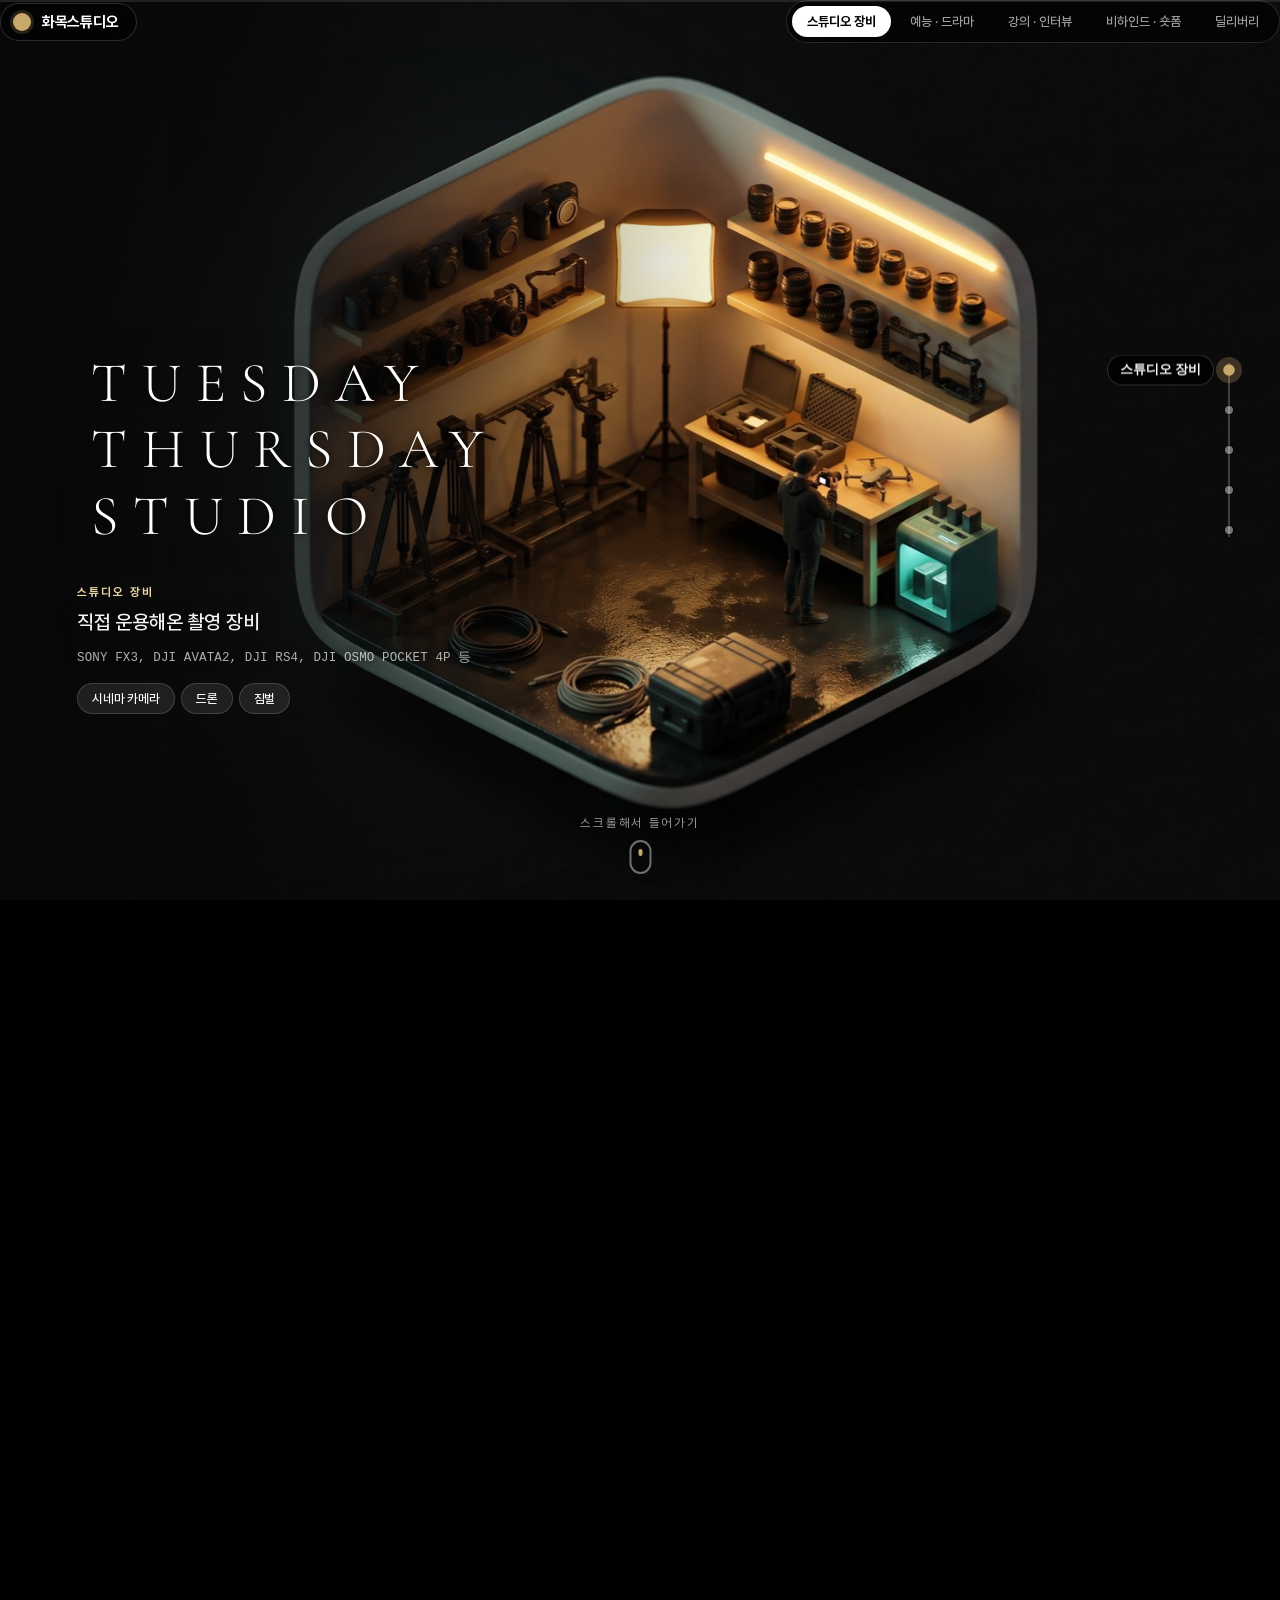
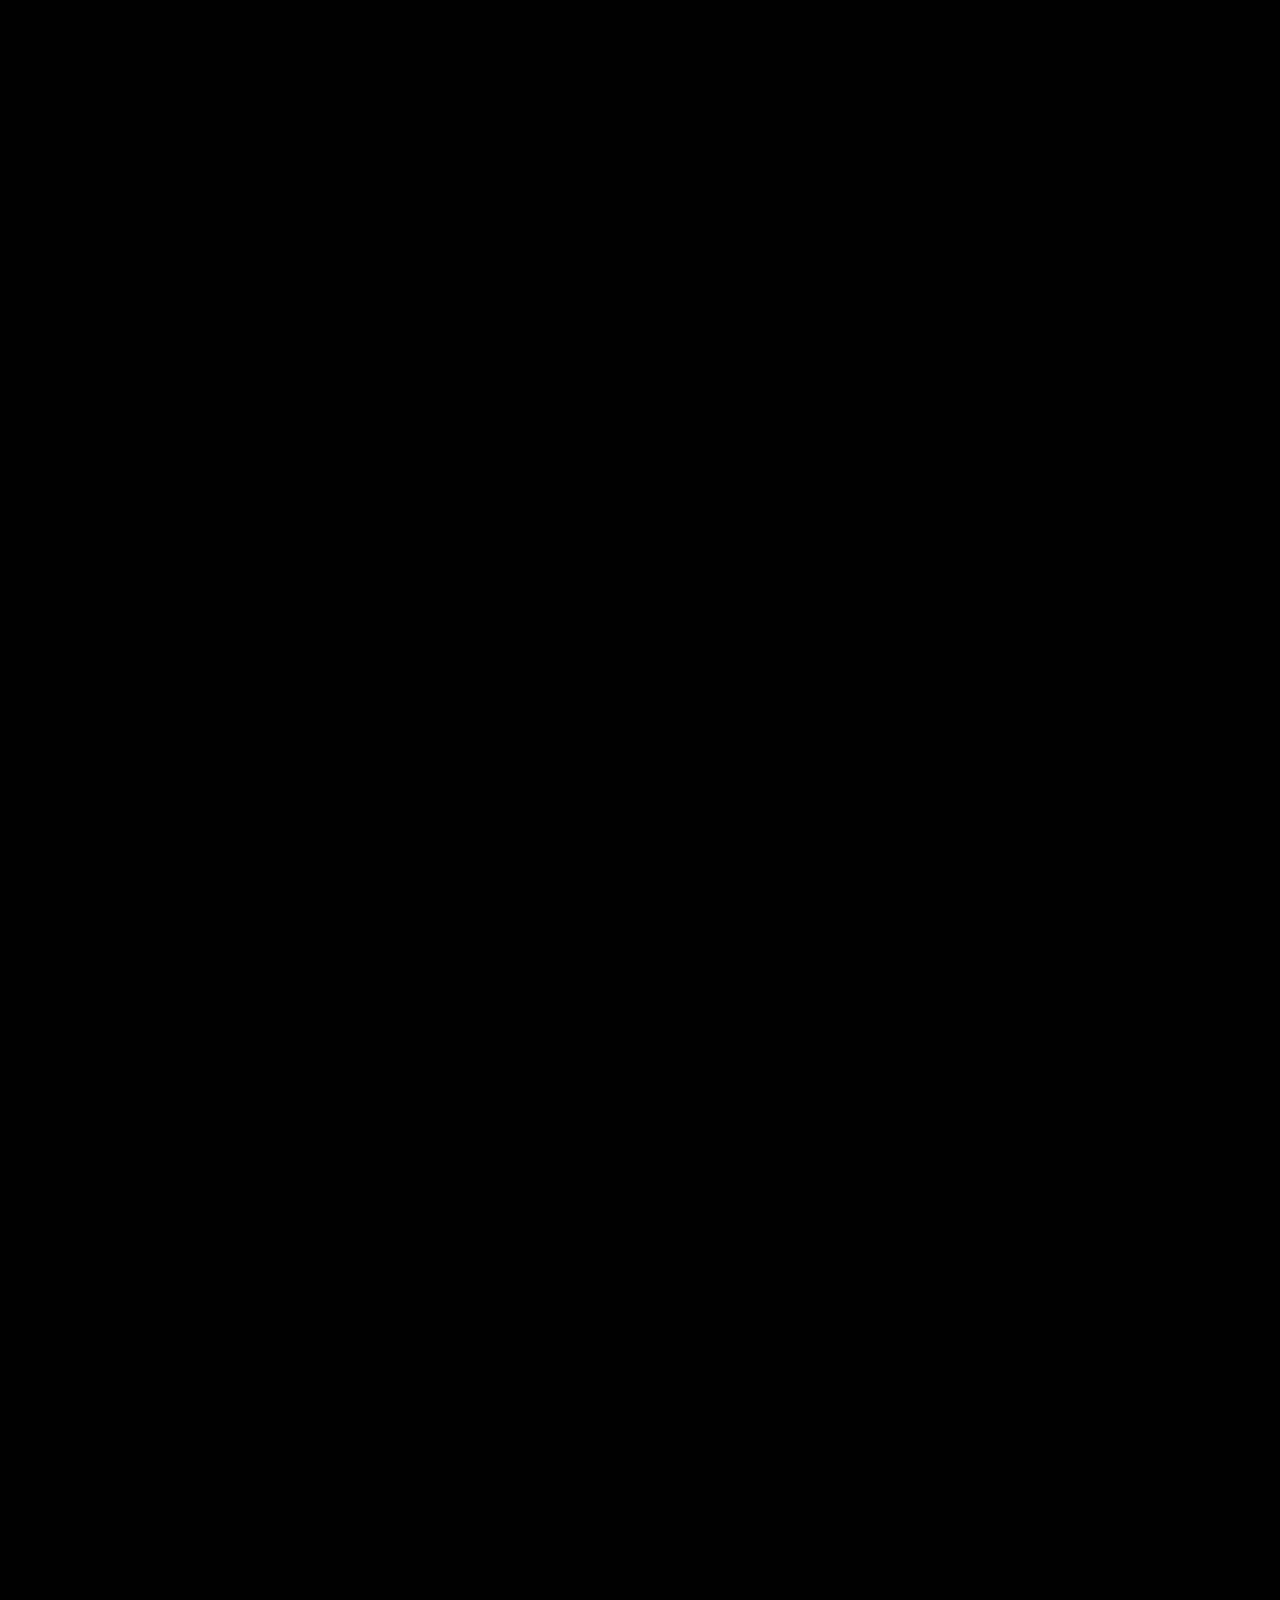
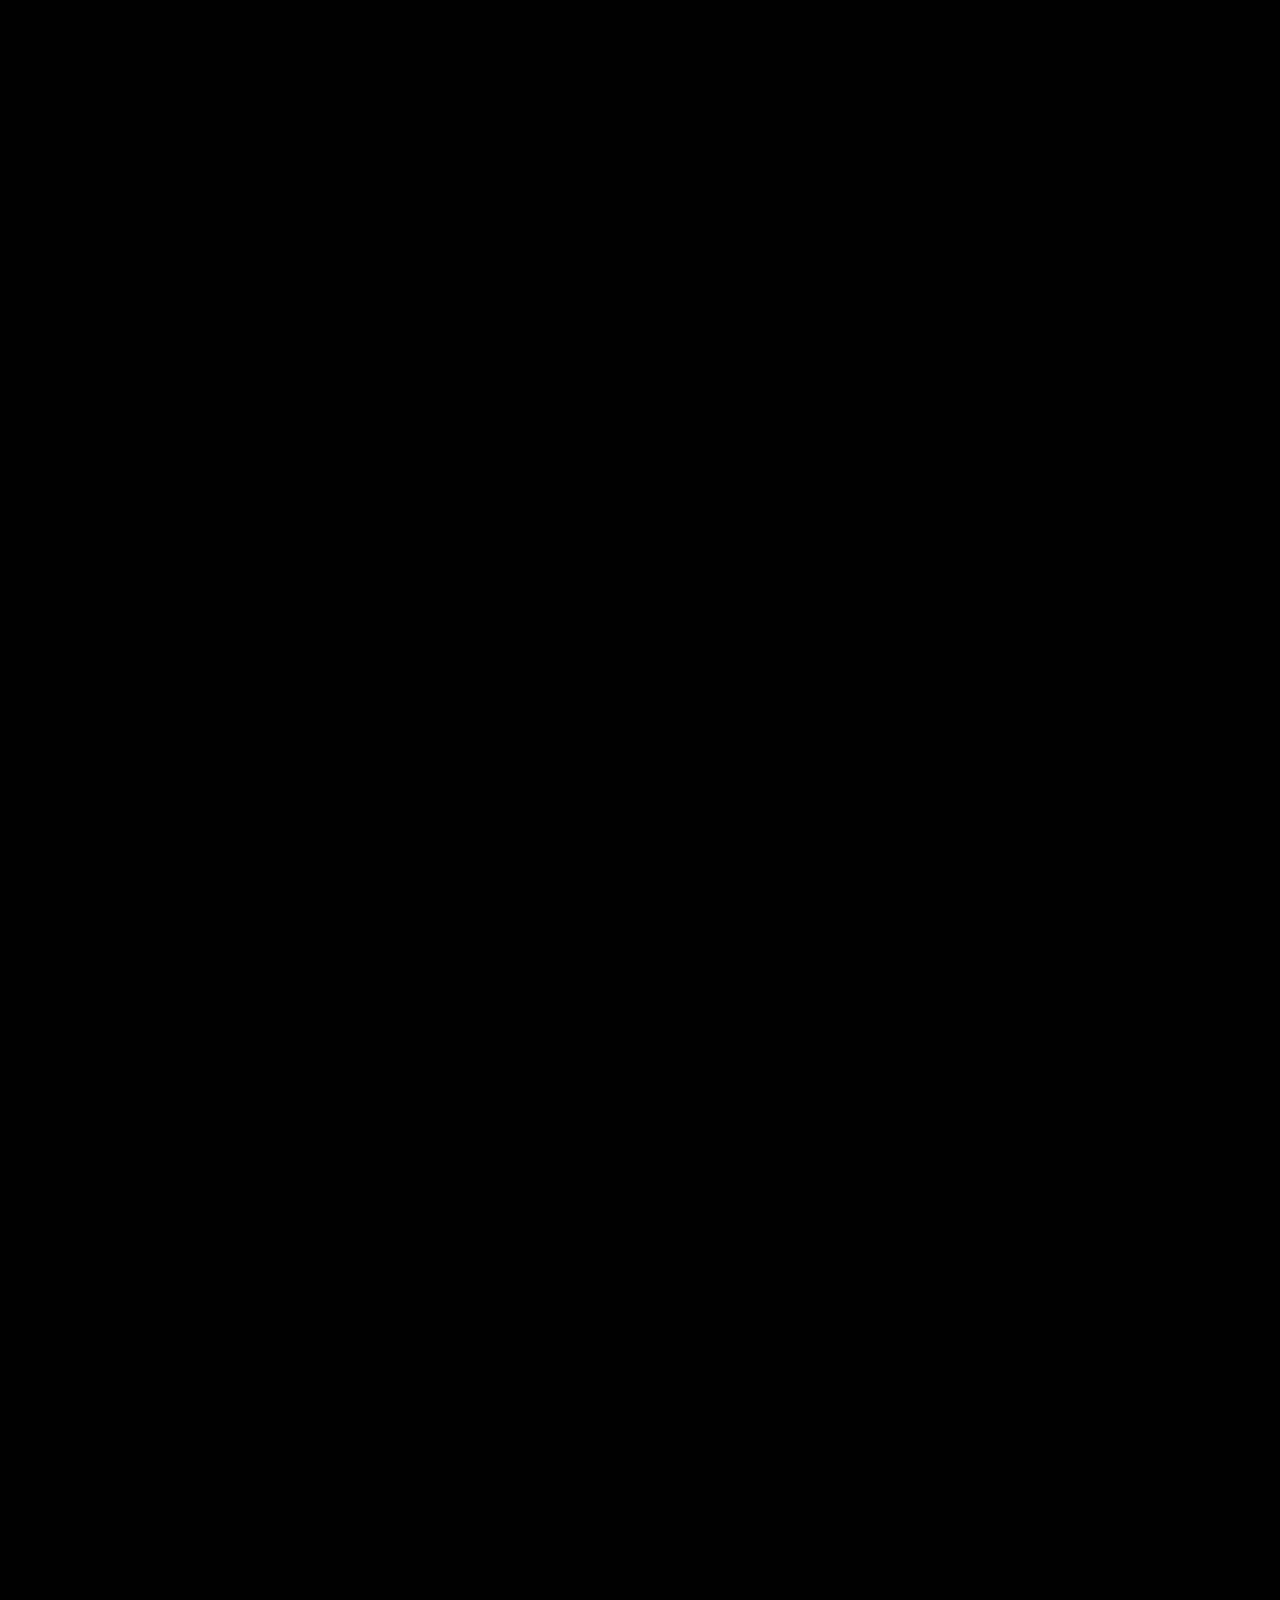
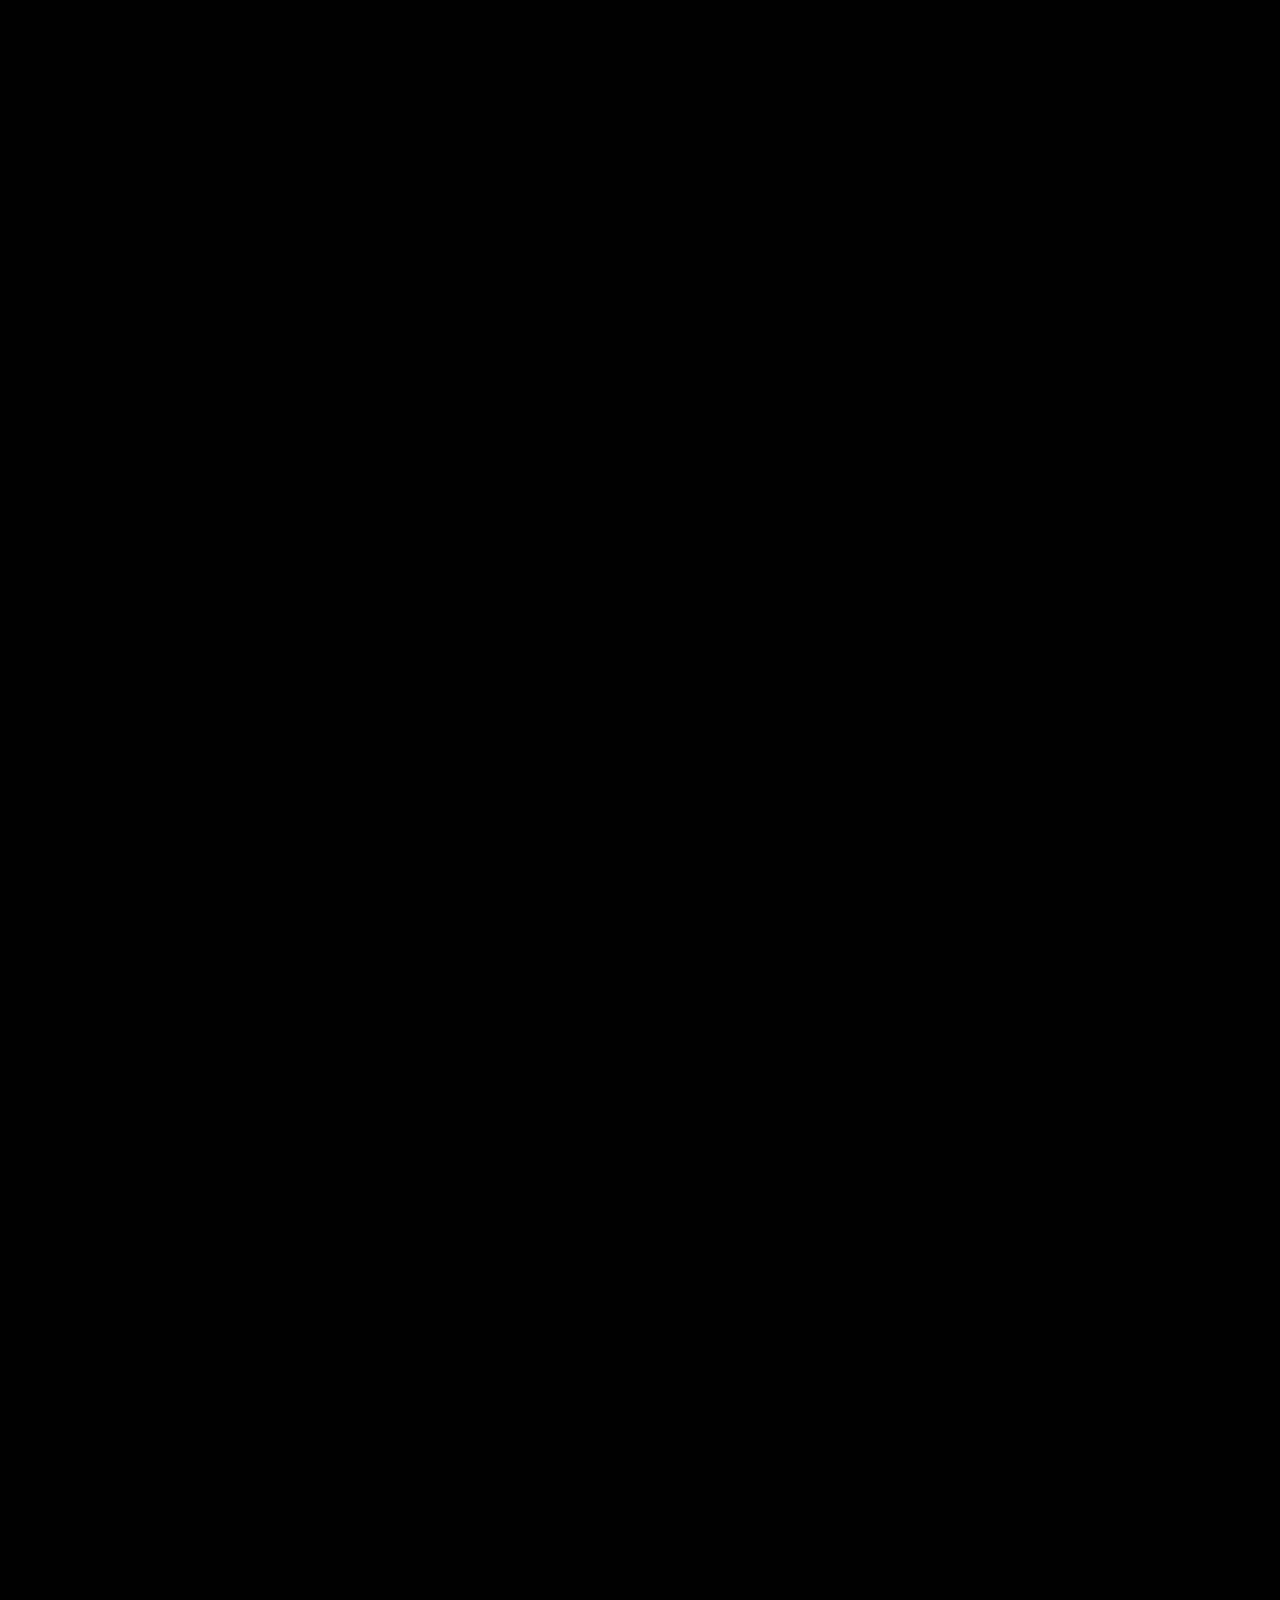
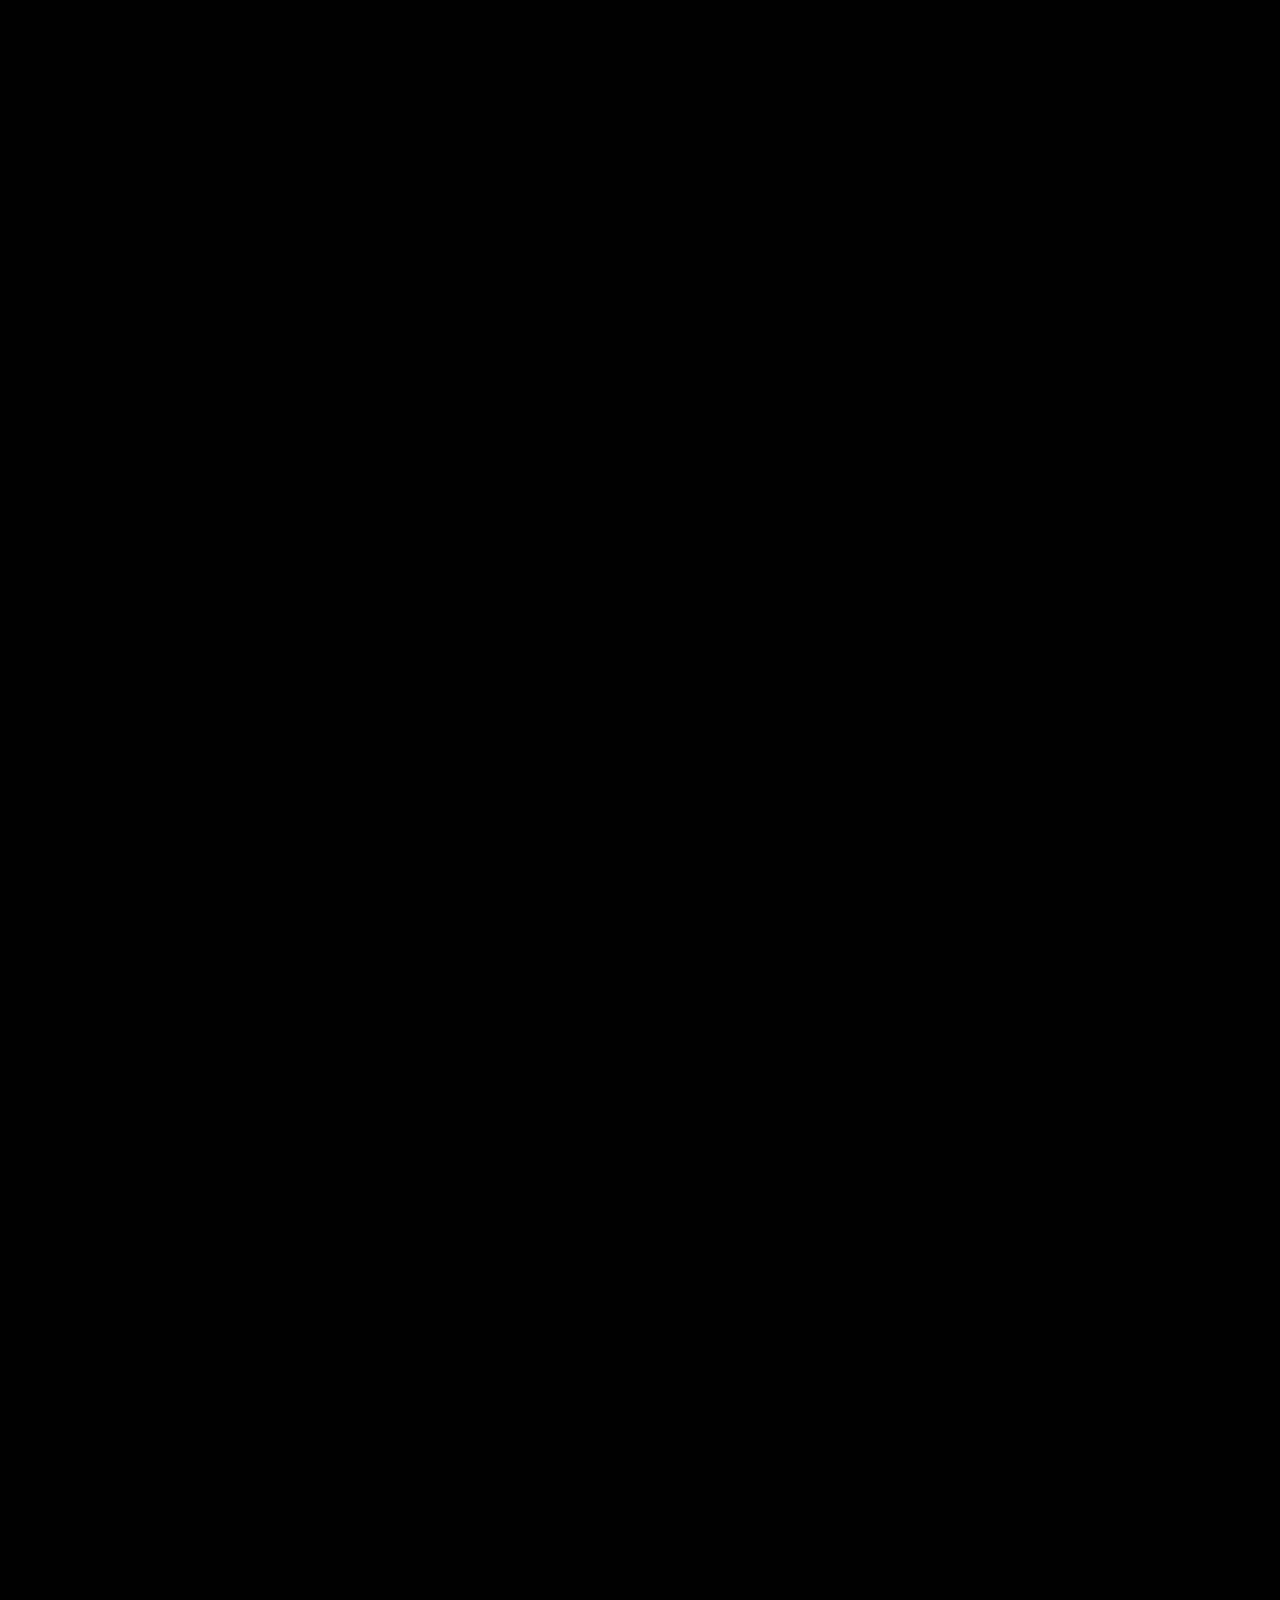
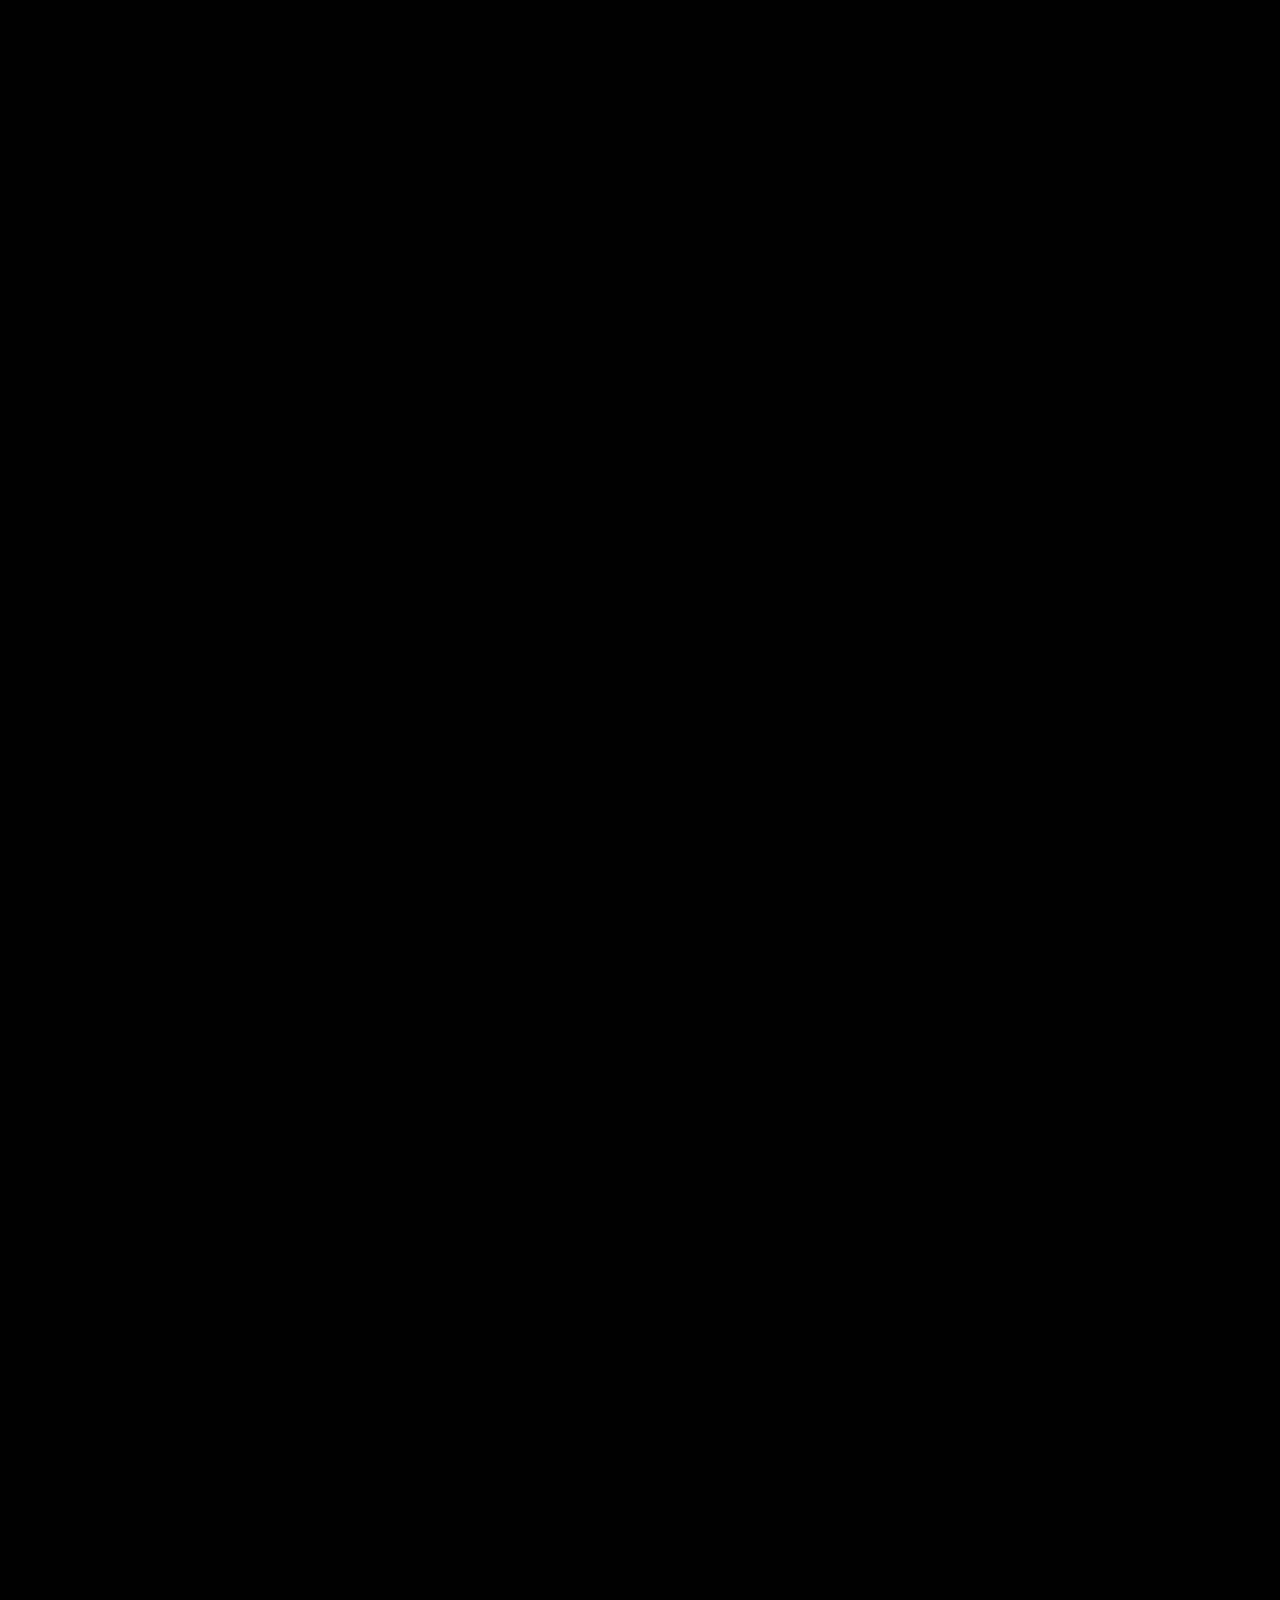
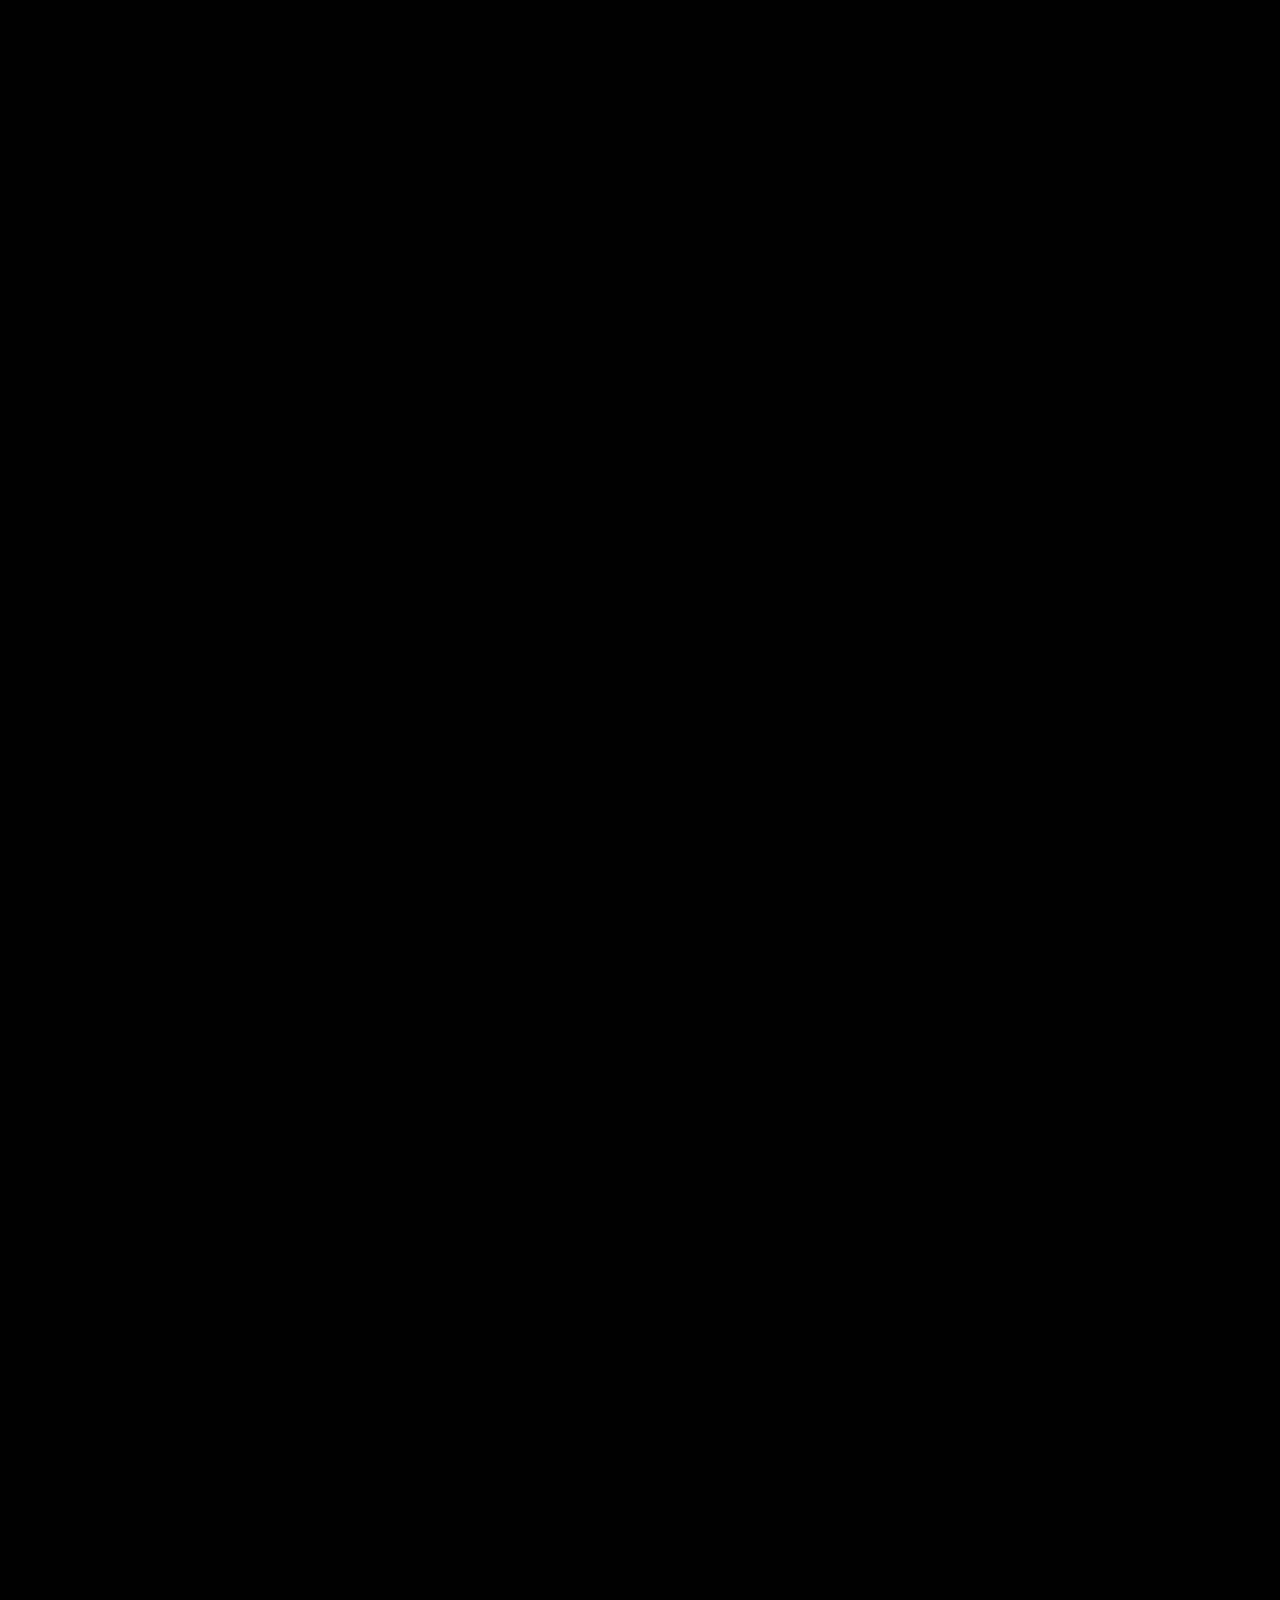
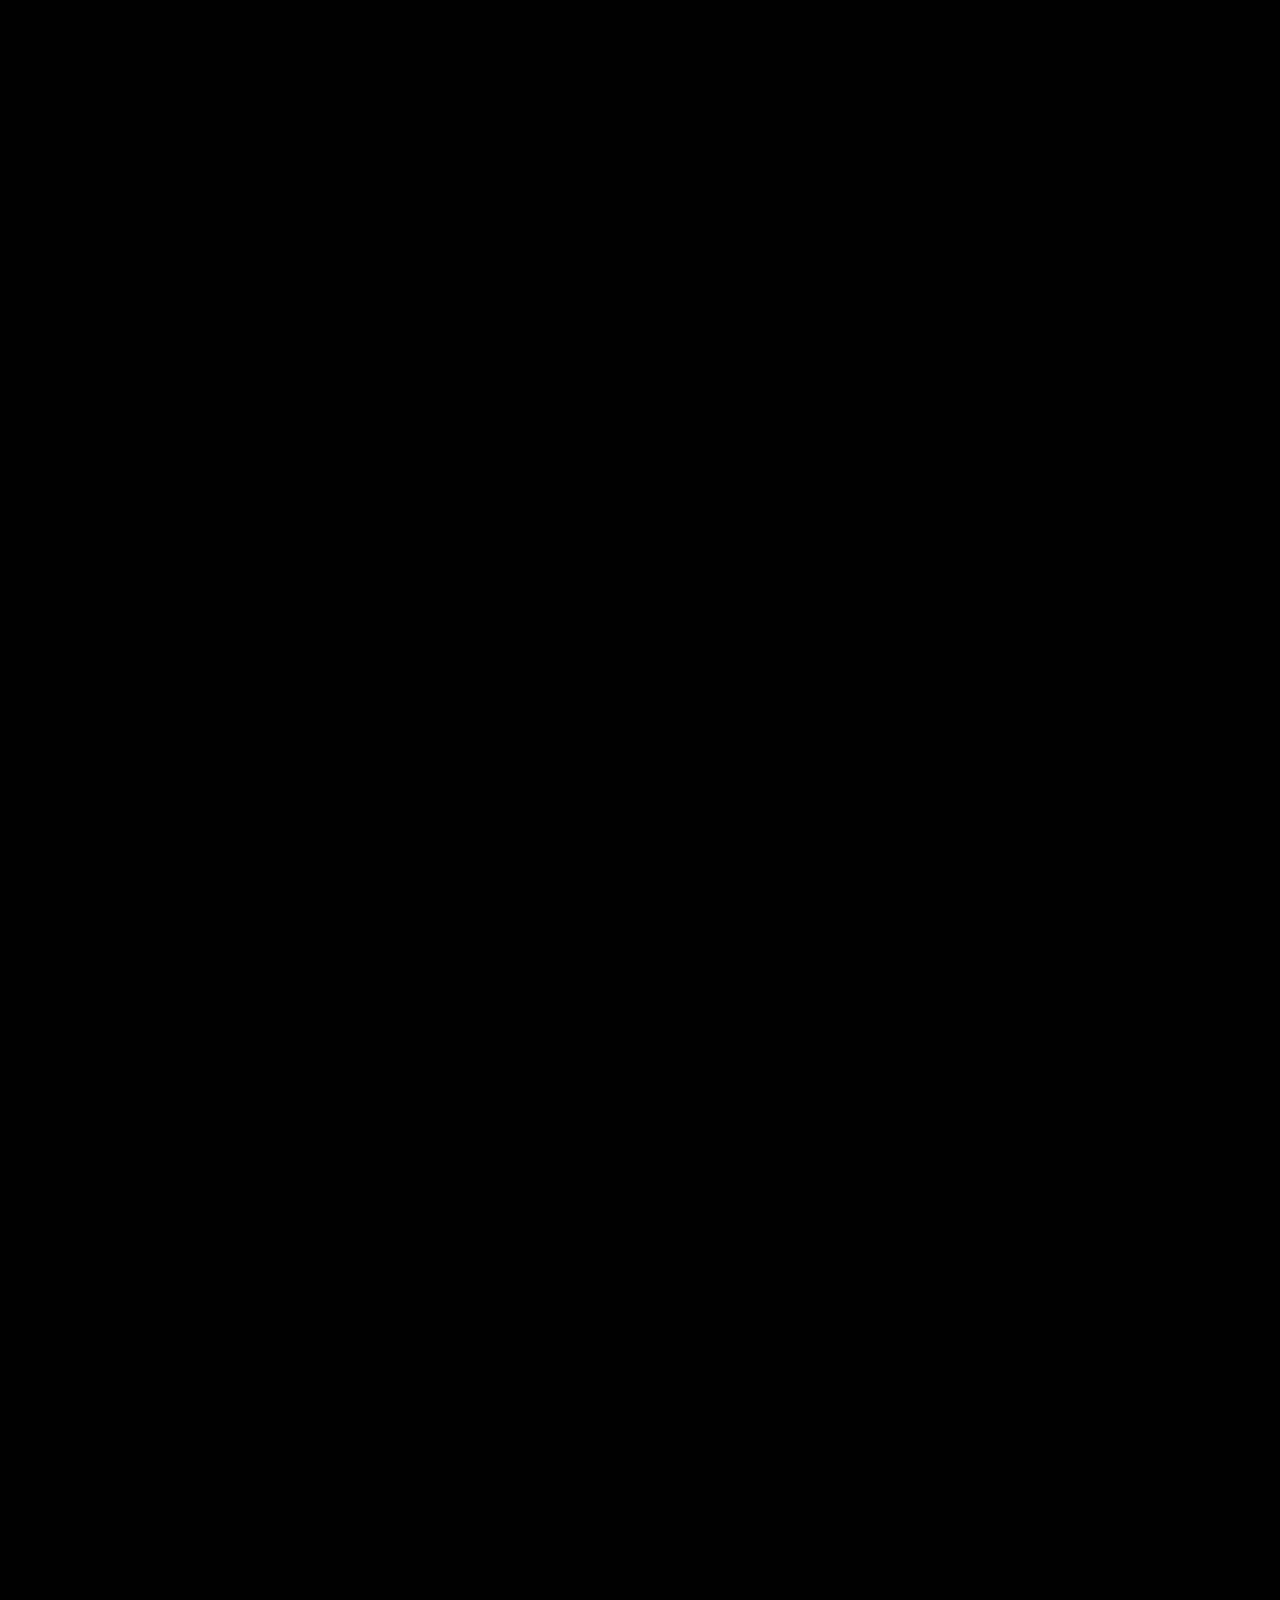
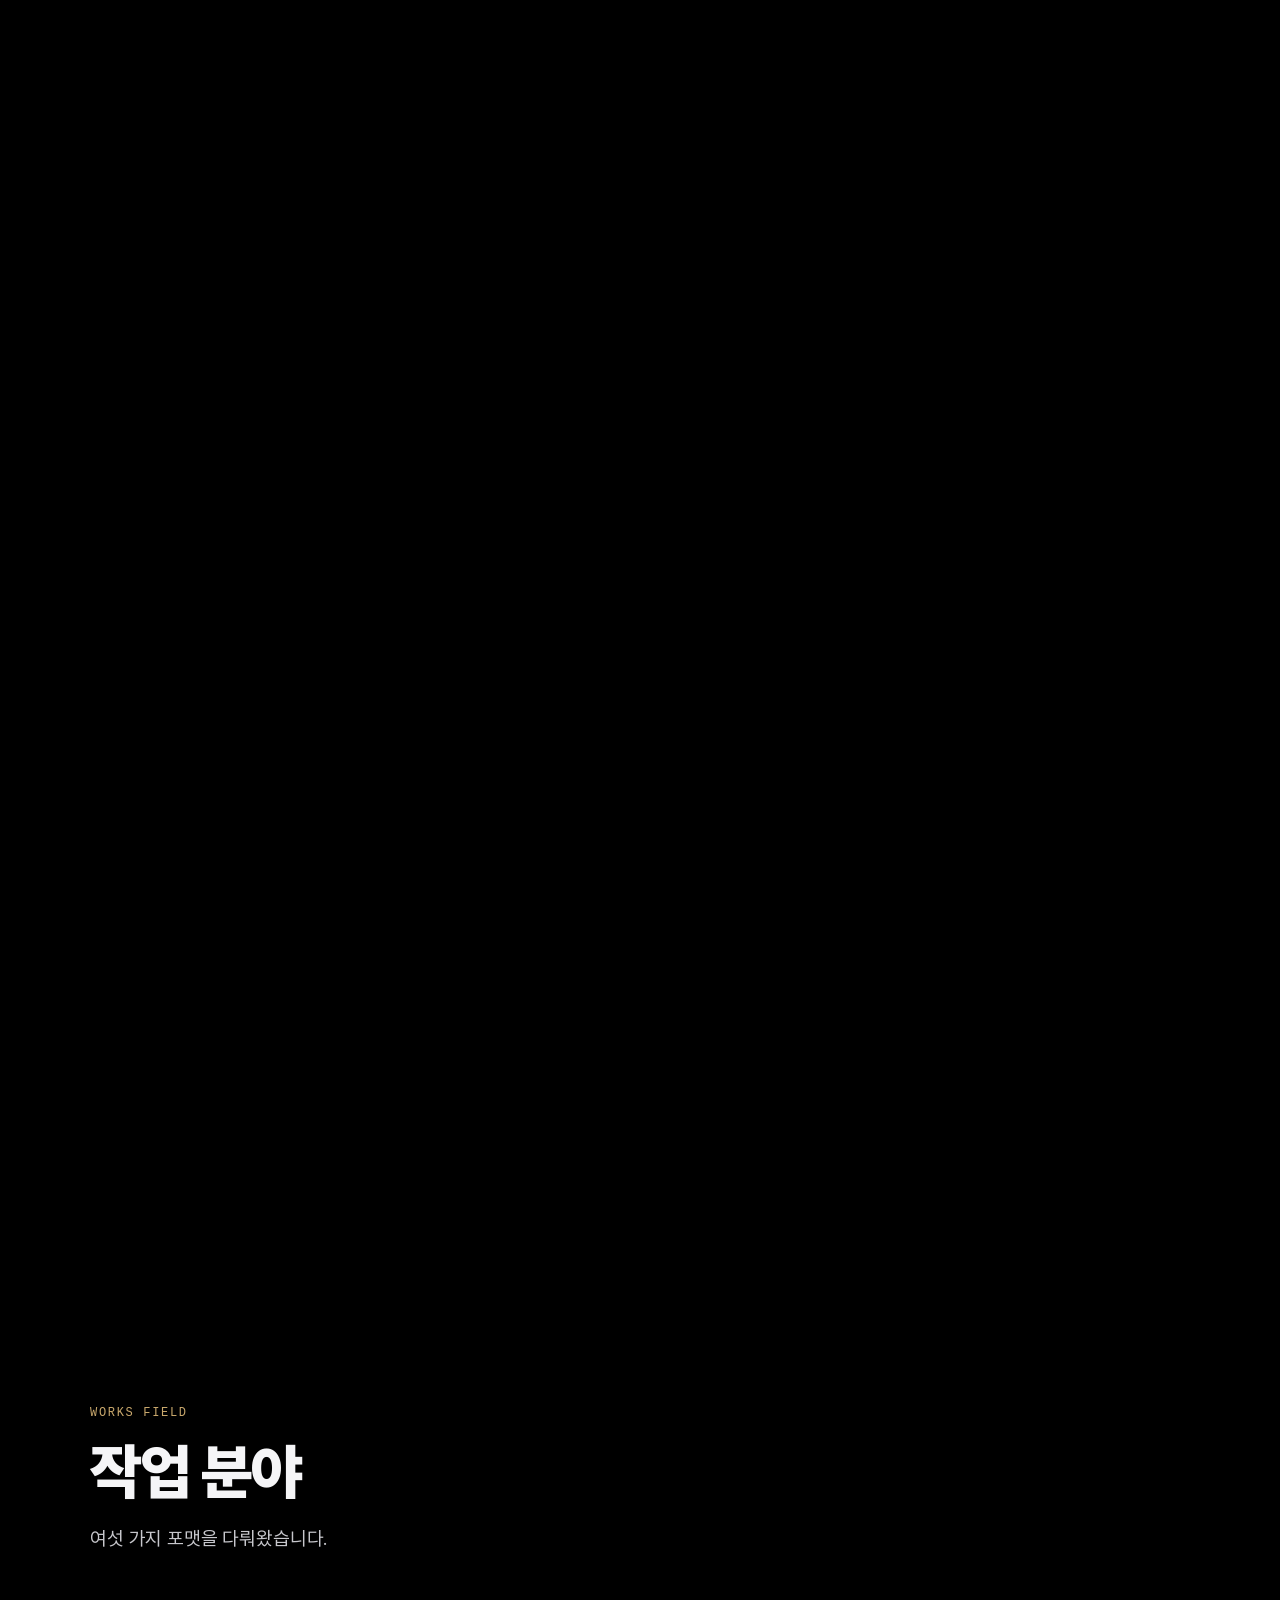
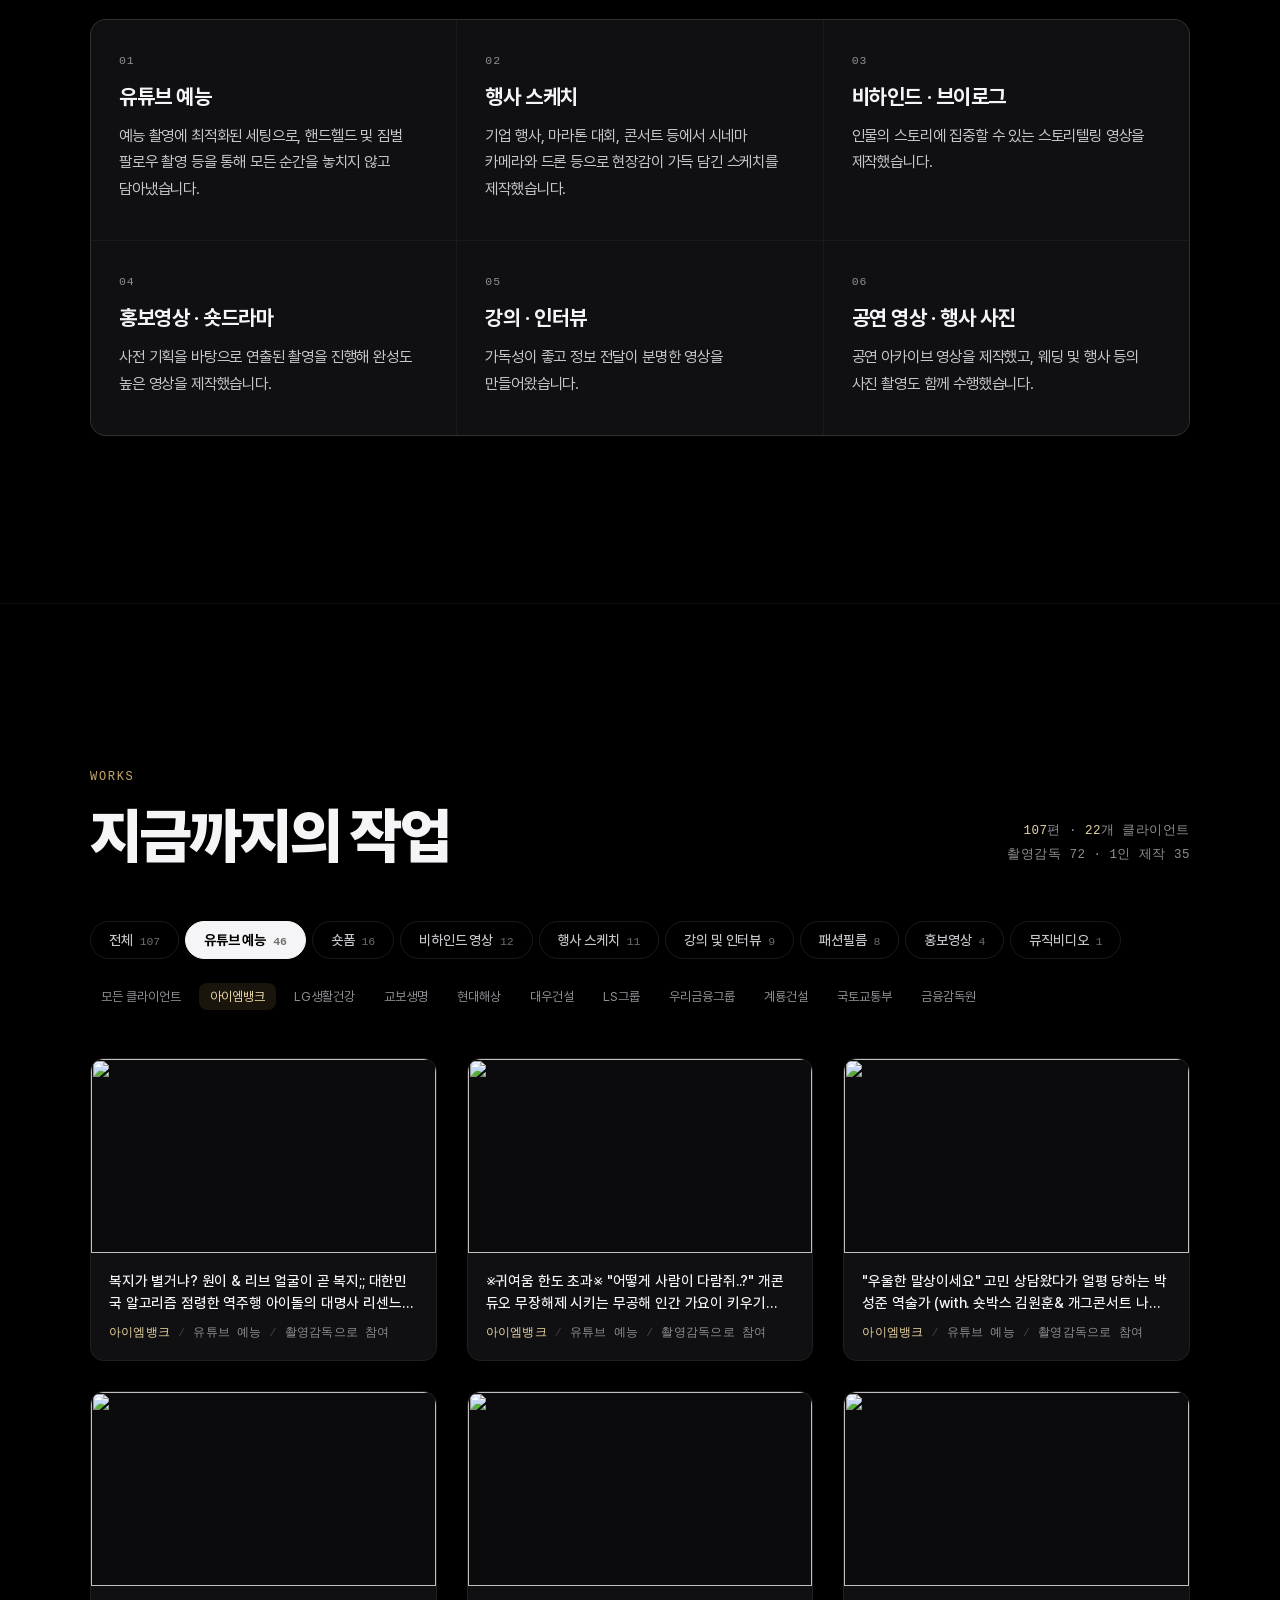
==== index.html @ b5015514 "Add files via upload" ====
<!doctype html>
<html lang="ko">
<head>
<meta charset="utf-8" />
<meta name="viewport" content="width=device-width, initial-scale=1, viewport-fit=cover" />
<title>정성구 | 촬영감독 · PD 작업 포트폴리오</title>
<meta name="description" content="촬영감독 · PD 정성구의 작업 포트폴리오. 유튜브 예능, 행사 스케치, 비하인드·브이로그, 홍보영상·숏드라마, 강의·인터뷰, 공연 영상 등 22곳 클라이언트와 함께한 107편의 작업을 정리했습니다." />
<meta name="keywords" content="정성구, 촬영감독 포트폴리오, PD 포트폴리오, 영상 포트폴리오, 유튜브 예능, 행사 스케치, 홍보영상, 강의 인터뷰, 공연 영상" />
<meta name="author" content="화목스튜디오" />
<meta name="naver-site-verification" content="8fb175c015b43d8a3a56067131782c5965f3e692" />
<meta property="og:title" content="정성구 | 촬영감독 · PD 작업 포트폴리오" />
<meta property="og:description" content="22곳 클라이언트, 107편. 기획부터 촬영·편집까지 직접 수행한 작업들을 모았습니다." />
<meta property="og:image" content="/assets/s1_studio.jpg" />
<meta property="og:type" content="website" />
<link rel="icon" href="/TTS logo.png" />

<link rel="preconnect" href="https://fonts.googleapis.com">
<link rel="preconnect" href="https://fonts.gstatic.com" crossorigin>
<link href="https://fonts.googleapis.com/css2?family=Cormorant+Garamond:wght@300;400&display=swap" rel="stylesheet">
<style>
  @font-face{font-family:'Pretendard';src:url('fonts/Pretendard-Light.woff2') format('woff2');font-weight:300;font-display:swap}
  @font-face{font-family:'Pretendard';src:url('fonts/Pretendard-Regular.woff2') format('woff2');font-weight:400;font-display:swap}
  @font-face{font-family:'Pretendard';src:url('fonts/Pretendard-Medium.woff2') format('woff2');font-weight:500;font-display:swap}
  @font-face{font-family:'Pretendard';src:url('fonts/Pretendard-Bold.woff2') format('woff2');font-weight:700;font-display:swap}
  @font-face{font-family:'Pretendard';src:url('fonts/Pretendard-Black.woff2') format('woff2');font-weight:900;font-display:swap}

  :root, .sw-root{
    --sw-bg:#080808; --sw-ink:#F5F5F7; --sw-ink-soft:#98989D; --sw-accent:#C9A86C;
    --sw-font-display:'Pretendard',-apple-system,BlinkMacSystemFont,system-ui,sans-serif;
    --sw-font-body:'Pretendard',-apple-system,BlinkMacSystemFont,system-ui,sans-serif;

    --ink:#F5F5F7;        /* 본문 */
    --ink-2:#C7C7CC;      /* 보조 */
    --ink-3:#8E8E93;      /* 캡션 */
    --line:rgba(255,255,255,.10);
    --line-2:rgba(255,255,255,.06);
    --bg:#000;
    --surface:#101012;
    --surface-2:#18181B;
    --gold:#C9A86C; --gold-lt:#E8D5A3;
    --copy-bottom:clamp(44px,8vh,72px);
    --mono:ui-monospace,SFMono-Regular,'SF Mono',Menlo,monospace;
  }
  *{margin:0;padding:0;box-sizing:border-box}
  html{scroll-behavior:smooth;-webkit-text-size-adjust:100%}
  body{background:var(--bg);color:var(--ink);
    font-family:'Pretendard',-apple-system,BlinkMacSystemFont,system-ui,sans-serif;
    font-weight:400;-webkit-font-smoothing:antialiased;-moz-osx-font-smoothing:grayscale;
    letter-spacing:-.01em}
  img{display:block;max-width:100%}
  a{color:inherit}
  ::selection{background:var(--gold);color:#000}
  :focus-visible{outline:2px solid var(--gold);outline-offset:3px;border-radius:4px}

  /* ══ 엔진이 남기는 고정 레이어 위로 본문을 올린다 ══
     .sw-sky / .sw-copylayer 가 position:fixed 로 화면을 계속 덮기 때문에
     이 래퍼가 없으면 아래 내용이 그 밑에 깔려 흐릿하게 보인다. */
  #after{position:relative;z-index:45;background:transparent}
  #after > .sec, #after > footer{background:var(--bg)}
  /* 월드 구간을 벗어나면 엔진 오버레이를 완전히 숨긴다 */
  /* .sw-copylayer가 빠져 있어서 About으로 넘어간 뒤에도 씬 문구 레이어가
     남아 있었다. 디오라마와 같이 사라져야 한다. */
  .sw-stage,.sw-sky,.sw-route,.sw-hint,.mark,.sw-copylayer{opacity:var(--world-op,1)}

  /* ══ 씬 문구는 CSS 변수 하나로만 제어한다 ══
     엔진도 스크롤마다 인라인 opacity/transform을 쓰기 때문에, 커스텀 스크립트와
     같은 속성을 번갈아 쓰면 프레임이 튄다(실제 발생). 스타일시트 !important는
     엔진의 '보통' 인라인 값을 이기므로, 엔진의 쓰기는 무시되고 아래 변수만
     진짜 값이 된다. 쓰는 주체가 하나가 되어 깜빡임이 사라진다. */
  .sw-copy{
    opacity:var(--copy-op,0)!important;
    transform:translateY(var(--copy-shift,0px))!important;
    pointer-events:none!important;
    will-change:opacity,transform}
  body.world-gone .sw-stage,
  body.world-gone .sw-sky,
  body.world-gone .sw-route,
  body.world-gone .sw-hint,
  body.world-gone .sw-copylayer,
  body.world-gone .mark{visibility:hidden}


  /* 본문 구간에서는 상단바에 배경을 깔아 가독성을 확보 */
  body.past-world .sw-topbar{background:rgba(0,0,0,.72);backdrop-filter:saturate(180%) blur(20px);
    border-bottom:1px solid var(--line-2);transition:background .3s}


  /* ═══ 엔진 UI 재정의 ═══
     scroll-world 엔진은 밝은 배경을 전제로 만들어져 있어
     흰색이 하드코딩된 부분들이 어두운 배경에서 묻힌다. 전부 다시 칠한다. */

  /* 상단 진행 바 */
  .sw-scrollbar{height:2px!important;background:rgba(255,255,255,.10)!important}
  .sw-scrollbar span{background:var(--gold)!important}

  /* 브랜드 — 누를 수 있는 버튼으로 보이게 */
  .sw-brand{gap:11px!important;padding:9px 18px 9px 12px!important;border-radius:999px!important;
    background:rgba(0,0,0,.55)!important;backdrop-filter:saturate(180%) blur(18px);
    border:1px solid rgba(255,255,255,.16)!important;
    transition:background .25s,border-color .25s,transform .25s}
  .sw-brand:hover{background:rgba(0,0,0,.75)!important;border-color:rgba(255,255,255,.34)!important;
    transform:translateY(-1px)}
  .sw-brand__mark{width:18px!important;height:18px!important;border-radius:50%!important;
    background:var(--gold)!important;box-shadow:0 0 0 3px rgba(201,168,108,.18)!important}
  .sw-brand__name{font-size:15px!important;font-weight:700!important;color:#fff!important;
    letter-spacing:-.02em}

  /* 씬 이동 네비 */
  .sw-nav{background:rgba(0,0,0,.55)!important;backdrop-filter:saturate(180%) blur(18px);
    border:1px solid rgba(255,255,255,.14)!important;padding:5px!important}
  .sw-nav__item{color:rgba(255,255,255,.62)!important;font-size:13px!important;
    font-weight:500!important;padding:8px 15px!important}
  .sw-nav__item:hover{color:#fff!important;background:rgba(255,255,255,.10)!important}
  .sw-nav__item.is-active{background:#fff!important;color:#000!important;font-weight:700!important}

  /* 우측 씬 인디케이터 */
  .sw-route{padding:20px 12px!important}
  .sw-route::before{background:rgba(255,255,255,.22)!important;opacity:1!important}
  .sw-route__dot{width:18px!important;height:18px!important}
  .sw-route__dot i{width:8px!important;height:8px!important;
    background:rgba(255,255,255,.42)!important;
    box-shadow:0 0 0 1px rgba(0,0,0,.5)}
  .sw-route__dot:hover i{background:#fff!important;transform:scale(1.3)!important}
  .sw-route__dot.is-active i{background:var(--gold)!important;transform:scale(1.45)!important;
    box-shadow:0 0 0 5px rgba(201,168,108,.26)!important}
  .sw-route__label{background:rgba(0,0,0,.82)!important;color:#fff!important;
    border:1px solid rgba(255,255,255,.18)!important;font-size:12.5px!important;
    font-weight:600!important;padding:6px 12px!important;backdrop-filter:blur(12px)}

  /* 1번 씬 장비명 — 데이터성 정보라 모노스페이스로 작게 */
  .sw-copy__body{margin-top:10px!important;font-size:12.5px!important;
    line-height:1.7!important;max-width:44ch!important;
    color:rgba(255,255,255,.68)!important}
  .sw-copylayer > .sw-copy:nth-child(1) .sw-copy__body{
    font-family:var(--mono)!important;letter-spacing:.01em!important}

  /* 씬 본문 — 한 줄 유지 */
  /* 씬 문구 — 워드마크 바로 아래에 작게. 세로 중앙 기준에서 아래로 밀어 배치 */
  /* 42vw/480px에서는 2번 씬 제목("1인에서 4인까지…")이 512px를 필요로 해 두 줄이 됐다.
     글자를 줄이는 대신 상자를 넓혀 22px 그대로 한 줄에 담는다. */
  .sw-copy{left:clamp(24px,6vw,88px)!important;
    width:min(48vw,560px)!important;
    top:50%!important;
    margin-top:clamp(96px,15vh,170px)!important}
  .sw-copy__num{display:none!important}                 /* 01 / 05 숨김 */
  .sw-copy__eyebrow{margin-top:0!important;font-size:11.5px!important;
    letter-spacing:.18em!important}
  .sw-copy__title{font-size:clamp(17px,1.55vw,22px)!important;line-height:1.5!important;
    margin-top:9px!important;font-weight:500!important;letter-spacing:-.01em!important;
    word-break:keep-all}
  .sw-copy__tags{margin-top:14px!important;gap:6px!important}
  .sw-copy__tags li{font-size:11.5px!important;padding:5px 11px!important}
  .sw-copy__title{word-break:keep-all}
  .sw-copy__body{max-width:none!important}
  .sw-copy__eyebrow{color:var(--gold-lt)!important}
  .sw-copy__num{color:rgba(255,255,255,.42)!important}

  /* 태그 칩 */
  .sw-copy__tags li{background:rgba(255,255,255,.09)!important;
    border:1px solid rgba(255,255,255,.16)!important;color:#fff!important;
    font-size:12.5px!important;font-weight:500!important;padding:7px 14px!important}

  /* 마지막 씬 버튼 */
  .sw-btn--primary{background:#fff!important;color:#000!important;font-weight:700!important}
  .sw-btn--primary:hover{background:var(--gold-lt)!important}
  .sw-btn--ghost{color:#fff!important;border:1.5px solid rgba(255,255,255,.42)!important;
    background:rgba(0,0,0,.4)!important;backdrop-filter:blur(12px)}
  .sw-btn--ghost:hover{border-color:#fff!important;background:rgba(0,0,0,.65)!important}

  /* 스크롤 안내 */
  .sw-hint{color:rgba(255,255,255,.60)!important}
  .sw-hint i{border-color:rgba(255,255,255,.42)!important}

  @media(max-width:860px){
    /* 문구는 화면 아래에 붙이고, 워드마크는 그 위로 확실히 비켜서게 한다.
       (문구 높이가 씬마다 달라 JS가 가장 큰 값을 재어 --copy-h로 넘겨준다) */
    .sw-copy{left:clamp(20px,6vw,40px)!important;right:clamp(20px,6vw,40px)!important;
      width:auto!important;max-width:none!important;
      top:auto!important;margin-top:0!important;
      bottom:var(--copy-bottom)!important}
    .sw-copy__title{font-size:19px!important;line-height:1.48!important;margin-top:8px!important}
    .sw-copy__eyebrow{font-size:11px!important;letter-spacing:.16em!important}
    .sw-copy__body{font-size:12.5px!important;line-height:1.65!important;margin-top:9px!important}
    /* 폰에서는 태그 칩을 접는다 — 좁은 화면에서 문구 블록 높이만 두 배로 키운다.
       데스크탑에는 그대로 남는다. */
    .sw-copy__tags{display:none!important}
  }


  /* ═══ 디오라마 위 워드마크 + 씬 문구 ═══
     워드마크는 좌측 상단에 고정, 씬 문구는 그 아래에서 바뀐다. */

  .mark{position:fixed;left:clamp(24px,6vw,88px);top:50%;transform:translateY(-50%);
    z-index:25;pointer-events:none;
    font-family:'Cormorant Garamond',Georgia,'Times New Roman',serif;
    font-weight:300;font-style:normal;
    font-size:clamp(28px,4.4vw,58px);line-height:1.18;
    letter-spacing:.26em;text-transform:uppercase;
    color:#fff;
    text-shadow:0 2px 40px rgba(0,0,0,.85),0 1px 8px rgba(0,0,0,.7);
}
  .mark span{display:block;text-indent:.26em}

  @media(max-width:860px){
    .mark{left:clamp(20px,6vw,40px);top:auto;transform:none;
      font-size:clamp(23px,6.9vw,38px);letter-spacing:.2em;
      /* 문구 블록 실측 높이 위로 올라앉는다 — 어느 씬에서도 겹치지 않는다 */
      bottom:calc(var(--copy-bottom) + var(--copy-h,150px) + clamp(26px,4.2vh,40px))}
  }


  /* About는 암전에서 떠오르듯 */

  /* ── 레이아웃 ── */
  .wrap{max-width:1180px;margin:0 auto;padding-inline:clamp(20px,5vw,40px)}
  .sec{padding-block:clamp(88px,13vw,168px)}
  .sec + .sec{border-top:1px solid var(--line-2)}

  /* ── 섹션 헤더 ── */
  .eyebrow{font-family:var(--mono);font-size:12px;letter-spacing:.14em;text-transform:uppercase;
    color:var(--gold);margin-bottom:20px}
  .h2{font-size:clamp(34px,5.6vw,60px);font-weight:900;letter-spacing:-.035em;line-height:1.06}
  .lead--one{max-width:none;white-space:nowrap}
  @media(max-width:520px){ .lead--one{white-space:normal} }

  .lead{margin-top:20px;font-size:clamp(17px,1.5vw,20px);line-height:1.6;color:var(--ink-2);
    max-width:36ch;font-weight:400}

  /* ── About : 전면 배경 이미지 + 우측 텍스트 ── */
  /* About을 화면에 붙여두고, 디오라마와 제자리에서 교차 디졸브시킨다.
     (섹션이 위로 미끄러져 올라오는 '커튼' 움직임을 없애기 위함) */
  .hero-pin{position:relative;height:200vh}
  .hero{position:sticky;top:0;height:100vh;min-height:640px;overflow:hidden;
    display:flex;align-items:center;background:#000;
    opacity:var(--hero-op,0);will-change:opacity}
  @supports not (position:sticky){ .hero{position:relative;opacity:1} }
  .hero__bg{position:absolute;inset:0;z-index:-2;
    background-image:image-set(url('assets/about-bg.jpg') 1x);
    background-image:url('assets/about-bg.jpg');
    background-size:cover;background-position:100% center;background-repeat:no-repeat}
  /* 우측 텍스트 가독성 확보 — 우하단 불꽃이 밝아 그쪽을 더 눌러준다 */
  /* 전체는 살짝만 눌러 이미지를 살리고, 가독성은 글자 뒤 패널이 담당한다 */
  /* ══ 세로로 긴 창 대응 ══
     배경은 2400x1029(2.33:1)로 아주 납작하다. cover는 세로를 먼저 채우므로
     창이 세로로 길어질수록 좌우가 급격히 잘린다(비율 1.13에서 폭의 48%만 보임).
     이 구간에서는 이미지를 세로 중앙에 띄우고 폭을 우선해 더 넓게 보여준다.
     위아래 남는 자리는 마스크로 검정에 흘려보내 잘린 단면이 드러나지 않게 한다.
     가로가 넉넉한 화면(비율 1.25 초과)은 지금과 완전히 동일하다. */
  @media (min-width:901px) and (max-aspect-ratio: 5/4){
    .hero__bg{
      top:0;bottom:0;margin-top:auto;margin-bottom:auto;
      height:min(100vh, calc(100vw / 1.7));
      background-position:center center;
      -webkit-mask-image:linear-gradient(180deg,transparent 0,#000 7%,#000 88%,transparent 100%);
              mask-image:linear-gradient(180deg,transparent 0,#000 7%,#000 88%,transparent 100%)}
  }
  .hero__scrim{position:absolute;inset:0;z-index:-1;
    background:
      linear-gradient(270deg, rgba(0,0,0,.78) 0%, rgba(0,0,0,.66) 26%,
                              rgba(0,0,0,.38) 50%, rgba(0,0,0,.09) 74%, transparent 100%),
      linear-gradient(180deg, rgba(0,0,0,.42) 0%, transparent 24%)}
  .hero__inner{width:100%;display:flex;justify-content:flex-end}
  .hero__col{width:min(100%,540px);
    text-shadow:0 1px 3px rgba(0,0,0,.85),0 2px 22px rgba(0,0,0,.6)}
  .hero__stmt{margin-top:22px;font-size:clamp(20px,2.05vw,28px);font-weight:500;
    line-height:1.62;letter-spacing:-.025em;color:var(--ink)}
  .hero__stmt span{display:block}
  .hero__stmt span + span{margin-top:4px}
  .hero__stmt b{font-weight:700;color:var(--gold-lt);white-space:nowrap}
  @media(max-width:1100px){.hero__stmt .br-lg{display:none}}

  .hero__body{margin-top:26px;font-size:clamp(16px,1.4vw,18px);line-height:1.8;color:var(--ink-2)}
  .hero__body p + p{margin-top:16px}
  .hero__who{margin-top:30px;padding-top:22px;border-top:1px solid rgba(255,255,255,.18)}
  .hero__who strong{display:block;font-size:21px;font-weight:700;letter-spacing:-.02em;color:var(--ink)}
  .hero__who span{display:block;margin-top:6px;font-family:var(--mono);font-size:12.5px;
    color:var(--gold-lt);letter-spacing:.03em}
  .hero .facts{margin-top:28px}
  .hero .facts{background:transparent;border:0;border-top:1px solid rgba(255,255,255,.20);
    border-radius:0;gap:0;padding-top:22px}
  .hero .fact{background:transparent;padding:0 18px 0 0}
  .hero .fact + .fact{padding-left:22px;border-left:1px solid rgba(255,255,255,.15)}

  .facts{display:grid;grid-template-columns:repeat(3,1fr);gap:1px;
    background:rgba(255,255,255,.14);border:1px solid rgba(255,255,255,.14);
    border-radius:14px;overflow:hidden}
  .fact{background:var(--surface);padding:20px 16px}
  .fact__n{font-size:clamp(21px,2.2vw,27px);font-weight:900;letter-spacing:-.03em;color:var(--ink)}
  .fact__l{margin-top:6px;font-family:var(--mono);font-size:11px;color:var(--ink-3);letter-spacing:.05em}

  @media(max-width:900px){
    /* 세로 화면: 2.33:1 이미지를 전면 배경으로 쓰면 심하게 잘린다.
       상단 40%는 이미지가 온전히 보이는 밴드, 글은 그 아래로. */
    .hero-pin{height:150vh}
    /* 글을 화면 맨 아래에 붙이면 이미지 밴드와 글 사이에 검은 공백이 크게 뜬다.
       밴드 바로 아래에서 글이 시작하도록 위로 붙인다. */
    .hero{height:100svh;min-height:600px;align-items:flex-start}
    .hero__bg{background-image:url('assets/about-bg-m.jpg');
      background-size:cover;background-position:center 30%;
      top:0;height:46svh;inset:auto 0 auto 0}
    .hero__scrim{background:
      linear-gradient(180deg, transparent 0%, transparent 26%,
                              rgba(0,0,0,.55) 40%, #000 48%)}
    .hero__inner{justify-content:flex-start}
    .hero__col{width:100%;padding-top:calc(46svh + clamp(22px,4.2vh,38px));
      padding-bottom:clamp(28px,6vh,52px)}
    .hero__stmt{font-size:clamp(17px,4.9vw,21px)}
    /* 사실 3개는 폰에서도 가로 한 줄로 — 세로로 쌓이면 가로줄용 좌측 구분선이
       계단처럼 어긋나 보인다(실제 발생). .hero 접두사로 아래 520px 규칙보다 우선. */
    .hero .facts{grid-template-columns:repeat(3,1fr)}
    .hero .fact__n{font-size:18px}
    .hero .fact{padding:0 8px 0 0}
    .hero .fact + .fact{padding-left:12px}
    .hero .fact__l{font-size:10px;letter-spacing:.02em;line-height:1.45;word-break:keep-all}
  }
  @media(max-width:520px){
    .facts{grid-template-columns:1fr}
  }

  /* ── 서비스 ── */
  .svcs{display:grid;grid-template-columns:repeat(3,1fr);
    gap:1px;margin-top:clamp(40px,5vw,64px);background:var(--line);
    border:1px solid var(--line);border-radius:16px;overflow:hidden}
  .svc{background:var(--surface);padding:34px 28px 38px;transition:background .3s;
    display:flex;flex-direction:column}
  .svc:hover{background:var(--surface-2)}
  .svc__i{font-family:var(--mono);font-size:11.5px;color:var(--ink-3);letter-spacing:.08em}
  .svc__t{margin-top:16px;font-size:21px;font-weight:700;letter-spacing:-.02em;
    line-height:1.35;word-break:keep-all}
  .svc__d{margin-top:12px;font-size:15.5px;line-height:1.7;color:var(--ink-2);
    word-break:keep-all}

  /* ⚠ 아래 두 미디어쿼리는 반드시 위 .svcs/.svc 기본 규칙 *뒤에* 와야 한다.
     특이도가 같아서 앞에 두면 기본 규칙에 덮여 폰에서 통째로 무시된다.
     실제로 그 상태였음 — 430px 화면에서 카드가 3열 그대로 들어가 제목이 잘렸다. */
  @media(max-width:1040px){ .svcs{grid-template-columns:repeat(2,1fr)} }
  @media(max-width:620px){
    .svcs{grid-template-columns:1fr;border-radius:12px}
    .svc{padding:20px 18px 22px;display:grid;grid-template-columns:30px 1fr;
      grid-template-rows:auto auto;column-gap:10px;row-gap:7px}
    .svc__i{grid-row:1/3;align-self:start;padding-top:4px;font-size:11px}
    .svc__t{margin-top:0;font-size:17.5px;line-height:1.3}
    /* 13.5px는 폰에서 읽기 부담 — 본문 최소선까지 올린다 */
    .svc__d{margin-top:0;font-size:15px;line-height:1.65;grid-column:2;
      color:var(--ink-2)}
  }


  /* ── 포트폴리오 ── */
  .pf-head{display:flex;flex-wrap:wrap;align-items:flex-end;justify-content:space-between;gap:24px}
  .pf-stat{font-family:var(--mono);font-size:12.5px;color:var(--ink-3);letter-spacing:.04em;
    text-align:right;line-height:1.9}
  .pf-stat b{color:var(--gold-lt);font-weight:500}

  .seg{display:flex;gap:6px;overflow-x:auto;margin-top:clamp(36px,4.5vw,54px);
    padding-bottom:6px;scrollbar-width:none}
  .seg::-webkit-scrollbar{display:none}
  .seg button{flex:0 0 auto;background:transparent;border:1px solid var(--line);
    border-radius:999px;padding:10px 18px;font-family:inherit;font-size:14px;font-weight:500;
    color:var(--ink-2);cursor:pointer;white-space:nowrap;letter-spacing:-.01em;
    transition:all .22s cubic-bezier(.4,0,.2,1)}
  .seg button:hover{border-color:rgba(255,255,255,.24);color:var(--ink)}
  .seg button[aria-pressed="true"]{background:var(--ink);border-color:var(--ink);color:#000;font-weight:700}
  .seg button span{font-family:var(--mono);font-size:11.5px;opacity:.55;margin-left:7px}

  .subseg{display:flex;flex-wrap:wrap;gap:7px;margin-top:18px}
  .subseg button{background:transparent;border:0;padding:6px 11px;border-radius:8px;
    font-family:inherit;font-size:13px;color:var(--ink-3);cursor:pointer;transition:all .2s}
  .subseg button:hover{color:var(--ink);background:rgba(255,255,255,.06)}
  .subseg button[aria-pressed="true"]{color:var(--gold-lt);background:rgba(201,168,108,.12)}

  .grid{display:grid;grid-template-columns:repeat(auto-fill,minmax(300px,1fr));
    gap:clamp(20px,2.4vw,30px);margin-top:clamp(34px,4vw,48px)}
  .grid.is-vertical{grid-template-columns:repeat(auto-fill,minmax(190px,1fr))}
  .card{display:block;text-decoration:none;border-radius:14px;overflow:hidden;
    background:var(--surface);border:1px solid var(--line-2);
    transition:border-color .3s,transform .3s cubic-bezier(.4,0,.2,1)}
  .card:hover{border-color:rgba(255,255,255,.2);transform:translateY(-3px)}
  .card__thumb{position:relative;aspect-ratio:16/9;background:#0b0b0d;overflow:hidden}
  .is-vertical .card__thumb{aspect-ratio:9/16}
  .card__thumb img{width:100%;height:100%;object-fit:cover;
    transition:transform .5s cubic-bezier(.4,0,.2,1),opacity .3s}
  .card:hover .card__thumb img{transform:scale(1.045)}
  .card__play{position:absolute;left:14px;bottom:14px;width:36px;height:36px;border-radius:50%;
    background:rgba(0,0,0,.55);backdrop-filter:blur(8px);border:1px solid rgba(255,255,255,.22);
    display:grid;place-items:center;color:#fff;font-size:11px;padding-left:2px;
    opacity:0;transform:translateY(6px);transition:all .28s}
  .card:hover .card__play{opacity:1;transform:translateY(0)}
  .card__body{padding:17px 18px 20px}
  .card__title{font-size:14.5px;line-height:1.5;color:var(--ink);font-weight:500;
    display:-webkit-box;-webkit-line-clamp:2;-webkit-box-orient:vertical;overflow:hidden}
  .card__meta{margin-top:11px;display:flex;align-items:center;gap:8px;flex-wrap:wrap;
    font-family:var(--mono);font-size:11.5px;color:var(--ink-3);letter-spacing:.02em}
  .card__meta i{font-style:normal;color:var(--gold-lt)}
  .card__meta em{font-style:normal;opacity:.4}
  .pf-empty{margin-top:40px;color:var(--ink-3);font-size:15px}

  /* ── 연락처 ── */
  /* 문의 폼을 비활성화한 상태라 1단 가운데 정렬로 둔다.
     폼을 되살릴 때는 아래 #contact 가운데 정렬 블록을 지우고
     grid-template-columns를 minmax(0,.85fr) minmax(0,1fr) 로 되돌리면 된다. */
  .contact{display:grid;grid-template-columns:minmax(0,420px);justify-content:center;
    gap:clamp(40px,6vw,80px);margin-top:clamp(44px,5vw,64px)}
  #contact .eyebrow,#contact .h2{text-align:center}
  #contact .cinfo{text-align:center}
  .cinfo{border-top:1px solid var(--line);padding-top:20px;margin-top:26px}
  .cinfo__k{font-family:var(--mono);font-size:11.5px;letter-spacing:.1em;text-transform:uppercase;color:var(--ink-3)}
  .cinfo__v{margin-top:9px;font-size:19px;font-weight:500;letter-spacing:-.01em}
  .cinfo__v a{text-decoration:none}
  .cinfo__v a:hover{color:var(--gold-lt)}
  .field{margin-bottom:16px}
  .field label{display:block;font-family:var(--mono);font-size:11.5px;letter-spacing:.06em;
    color:var(--ink-3);margin-bottom:8px;text-transform:uppercase}
  .field input,.field select,.field textarea{width:100%;background:var(--surface);
    border:1px solid var(--line);border-radius:11px;padding:14px 15px;color:var(--ink);
    font-family:inherit;font-size:15.5px;transition:border-color .2s,background .2s}
  .field input:focus,.field select:focus,.field textarea:focus{outline:none;
    border-color:var(--gold);background:var(--surface-2)}
  .field textarea{min-height:132px;resize:vertical;line-height:1.6}
  .btn{width:100%;background:var(--ink);color:#000;border:0;border-radius:11px;
    padding:16px 28px;font-family:inherit;font-size:16px;font-weight:700;letter-spacing:-.01em;
    cursor:pointer;transition:opacity .2s,transform .2s}
  .btn:hover{opacity:.88;transform:translateY(-1px)}

  /* ── 고정 문의 버튼 ── */
  .cta-fixed{position:fixed;right:clamp(16px,2.4vw,28px);bottom:clamp(16px,2.4vw,28px);z-index:70;
    display:flex;align-items:center;gap:9px;background:var(--ink);color:#000;
    padding:14px 24px;border-radius:999px;font-size:15px;font-weight:700;letter-spacing:-.01em;
    text-decoration:none;box-shadow:0 10px 34px rgba(0,0,0,.55);
    transition:transform .25s cubic-bezier(.4,0,.2,1),opacity .25s}
  .cta-fixed:hover{transform:translateY(-2px)}
  .cta-fixed::before{content:"";width:7px;height:7px;border-radius:50%;background:var(--gold)}

  footer{border-top:1px solid var(--line-2);padding:52px 0 60px;text-align:center}
  .f-brand{font-size:17px;font-weight:700;letter-spacing:-.02em}
  .f-sub{margin-top:6px;font-family:var(--mono);font-size:12px;color:var(--ink-3);letter-spacing:.06em}
  .f-copy{margin-top:22px;font-size:12.5px;color:var(--ink-3)}

  @media(max-width:880px){
    .about{grid-template-columns:1fr;gap:34px}
    .about__photo{aspect-ratio:3/2}
    .contact{grid-template-columns:1fr}
    .facts{grid-template-columns:1fr}
    .pf-head{align-items:flex-start}
    .pf-stat{text-align:left}
  }
  @media(max-width:620px){
    .sec{padding-block:clamp(64px,16vw,96px)}
    .h2{font-size:clamp(27px,8vw,34px)}
    .lead{font-size:15.5px;max-width:none}
    .eyebrow{font-size:11px;margin-bottom:14px}
    .card__body{padding:13px 14px 15px}
    .card__title{font-size:13.5px}
    .card__meta{font-size:10.5px}
    .cinfo__v{font-size:17px}
    .pf-stat{font-size:11.5px}
  }

  @media(prefers-reduced-motion:reduce){
    *{animation-duration:.01ms!important;transition-duration:.01ms!important}
    html{scroll-behavior:auto}
  }
</style>
</head>
<body>
<div id="top"></div>

<!-- 스크롤 스크럽 3D 비행 -->
<div id="world"></div>
<div class="mark" aria-hidden="true"><span>Tuesday</span><span>Thursday</span><span>Studio</span></div>

<div id="after">

<!-- ═══ About ═══ -->
<div class="hero-pin">
<section class="hero" id="about">
  <div class="hero__bg" aria-hidden="true"></div>
  <div class="hero__scrim" aria-hidden="true"></div>
  <div class="wrap hero__inner">
    <div class="hero__col">
      <div class="eyebrow">About</div>
      <h2 class="hero__stmt">
        <span>1인 제작에서 팀 작업까지,</span>
        <span>예능에서 시네마틱까지,</span>
        <span>기획부터 촬영과 편집까지<br class="br-lg" />
        직접 진행했습니다.</span>
      </h2>

      <div class="hero__who">
        <strong>정성구</strong>
        <span>촬영감독 · PD</span>
      </div>

      <div class="facts">
        <div class="fact"><div class="fact__n">7년+</div><div class="fact__l">경력</div></div>
        <div class="fact"><div class="fact__n">107편</div><div class="fact__l">공개 작업</div></div>
        <div class="fact"><div class="fact__n">22곳</div><div class="fact__l">클라이언트</div></div>
      </div>
    </div>
  </div>
</section>
</div><!-- /.hero-pin -->

<!-- ═══ 서비스 ═══ -->
<section class="sec" id="services"><div class="wrap">
  <div class="eyebrow">Works Field</div>
  <h2 class="h2">작업 분야</h2>
  <p class="lead lead--one">여섯 가지 포맷을 다뤄왔습니다.</p>

  <div class="svcs">
    <div class="svc"><div class="svc__i">01</div><h3 class="svc__t">유튜브 예능</h3>
      <p class="svc__d">예능 촬영에 최적화된 세팅으로, 핸드헬드 및 짐벌 팔로우 촬영 등을 통해 모든 순간을 놓치지 않고 담아냈습니다.</p></div>

    <div class="svc"><div class="svc__i">02</div><h3 class="svc__t">행사 스케치</h3>
      <p class="svc__d">기업 행사, 마라톤 대회, 콘서트 등에서 시네마 카메라와 드론 등으로 현장감이 가득 담긴 스케치를 제작했습니다.</p></div>

    <div class="svc"><div class="svc__i">03</div><h3 class="svc__t">비하인드 · 브이로그</h3>
      <p class="svc__d">인물의 스토리에 집중할 수 있는 스토리텔링 영상을 제작했습니다.</p></div>

    <div class="svc"><div class="svc__i">04</div><h3 class="svc__t">홍보영상 · 숏드라마</h3>
      <p class="svc__d">사전 기획을 바탕으로 연출된 촬영을 진행해 완성도 높은 영상을 제작했습니다.</p></div>

    <div class="svc"><div class="svc__i">05</div><h3 class="svc__t">강의 · 인터뷰</h3>
      <p class="svc__d">가독성이 좋고 정보 전달이 분명한 영상을 만들어왔습니다.</p></div>

    <div class="svc"><div class="svc__i">06</div><h3 class="svc__t">공연 영상 · 행사 사진</h3>
      <p class="svc__d">공연 아카이브 영상을 제작했고, 웨딩 및 행사 등의 사진 촬영도 함께 수행했습니다.</p></div>
  </div>
</div></section>

<!-- ═══ 포트폴리오 ═══ -->
<section class="sec" id="works"><div class="wrap">
  <div class="pf-head">
    <div>
      <div class="eyebrow">Works</div>
      <h2 class="h2">지금까지의 작업</h2>
    </div>
    <div class="pf-stat" id="pfStat"></div>
  </div>

  <div class="seg" id="segType" role="group" aria-label="유형별 보기"></div>
  <div class="subseg" id="segClient" role="group" aria-label="클라이언트별 보기"></div>
  <div class="grid" id="pfGrid"></div>
  <p class="pf-empty" id="pfEmpty" hidden>해당하는 작업이 없습니다.</p>
</div></section>

<!-- ═══ 연락처 ═══ -->
<section class="sec" id="contact"><div class="wrap">
  <div class="eyebrow">Contact</div>
  <h2 class="h2">연락처</h2>

  <div class="contact">
    <div>
      <div class="cinfo" style="border-top:0;padding-top:0;margin-top:0">
        <div class="cinfo__k">Email</div>
        <div class="cinfo__v"><a href="mailto:info@tuesdaythursdaystudio.com">info@tuesdaythursdaystudio.com</a></div>
      </div>
      <div class="cinfo">
        <div class="cinfo__k">Phone</div>
        <div class="cinfo__v"><a href="tel:010-2076-8389">010-2076-8389</a></div>
      </div>
    </div>

    <!-- ─────────────────────────────────────────────────────────────
         견적 문의 폼 (Formspree) — 현재 비활성화
         수주 영업을 재개할 때 아래 블록의 주석만 해제하면 원상 복구됩니다.
         함께 되돌릴 것:
           1) 위 h2 "연락처" → "프로젝트 문의"
           2) h2 아래에 안내 문구 추가:
              <p class="lead" style="margin-top:0">촬영 일정과 예산, 대략적인 방향만
              알려주시면 가능 여부와 견적을 회신드립니다.</p>
              (그리고 바로 아래 Email 블록의 인라인 style="border-top:0..." 제거)
           3) 파일 하단 .cta-fixed 앵커 주석 해제
    <form id="inquiry" method="POST" action="https://formspree.io/f/mgodnpwe">
      <div class="field"><label for="f-name">이름</label><input id="f-name" name="name" required /></div>
      <div class="field"><label for="f-mail">이메일</label><input id="f-mail" name="email" type="email" required /></div>
      <div class="field"><label for="f-tel">연락처</label><input id="f-tel" name="tel" /></div>
      <div class="field"><label for="f-svc">종류</label>
        <select id="f-svc" name="service" required>
          <option value="">선택해주세요</option>
          <option>유튜브 예능</option><option>행사 스케치</option>
          <option>비하인드 · 브이로그</option><option>홍보영상 · 숏드라마</option>
          <option>강의 · 인터뷰</option><option>공연 영상 · 행사 사진</option>
          <option>기타</option>
        </select>
      </div>
      <div class="field"><label for="f-msg">내용</label><textarea id="f-msg" name="message" required></textarea></div>
      <button class="btn" type="submit">문의 보내기</button>
    </form>
         ───────────────────────────────────────────────────────────── -->
  </div>
</div></section>

<footer>
  <div class="f-brand">화목스튜디오</div>
  <div class="f-sub">TUESDAY THURSDAY STUDIO</div>
  <div class="f-copy">© 2026 화목스튜디오</div>
</footer>

</div><!-- /#after -->

<!-- 고정 CTA — 수주 영업 재개 시 아래 한 줄의 주석만 해제하면 됩니다.
<a class="cta-fixed" href="#contact">프로젝트 문의</a>
-->
<script src="scrub-engine.js"></script>
<script>
var SW = {
  brand: { name: '화목스튜디오', href: '#top' },
  hint:  '스크롤해서 들어가기',
  diveScroll: 1.6,   // clips are 10s (Kling 3.0) — more scroll distance keeps the glide unhurried
  connScroll: 1.0,
  sections: [
    { id:'studio', label:'스튜디오 장비',
      still:'assets/s1_studio.jpg', clip:'assets/vid/dive1.mp4', clipMobile:'assets/vid/dive1-m.mp4', framesMobile:{base:'assets/seq/d1/',count:20},
      accent:'#C9A86C', scroll:1.8, linger:0.35,
      eyebrow:'스튜디오 장비',
      title:'직접 운용해온 촬영 장비',
      body:'SONY FX3, DJI AVATA2, DJI RS4, DJI OSMO POCKET 4P 등',
      tags:['시네마 카메라','드론','짐벌'] },

    { id:'shoot', label:'예능 · 드라마',
      still:'assets/s2_shoot.jpg', clip:'assets/vid/dive2.mp4', clipMobile:'assets/vid/dive2-m.mp4', framesMobile:{base:'assets/seq/d2/',count:20},
      accent:'#E8D5A3',
      eyebrow:'예능 · 드라마',
      title:'1인 촬영부터 4인 멀티캠까지, 현장 규모에 맞춰 진행한 작업',
      body:'',
      tags:['멀티캠','팀 구성','현장 연출'] },

    { id:'lecture', label:'강의 · 인터뷰',
      still:'assets/s3_lecture.jpg', clip:'assets/vid/dive3.mp4', clipMobile:'assets/vid/dive3-m.mp4', framesMobile:{base:'assets/seq/d3/',count:20},
      accent:'#4FB3A8',
      eyebrow:'강의 · 인터뷰',
      title:'조명과 녹음을 함께 설계한 인터뷰 세팅',
      body:'',
      tags:['3카메라','전용 조명','현장 음향'] },

    { id:'reels', label:'비하인드 · 숏폼',
      still:'assets/s4_reels.jpg', clip:'assets/vid/dive4.mp4', clipMobile:'assets/vid/dive4-m.mp4', framesMobile:{base:'assets/seq/d4/',count:20},
      accent:'#C9A86C',
      eyebrow:'비하인드 · 숏폼',
      title:'세로 화면에 맞춰 구성한 촬영과 편집',
      body:'',
      tags:['세로 촬영','숏폼 편집','브이로그'] },

    { id:'finale', label:'딜리버리',
      still:'assets/s5_edit.jpg', clip:'assets/vid/dive5.mp4', clipMobile:'assets/vid/dive5-m.mp4', framesMobile:{base:'assets/seq/d5/',count:20},
      accent:'#E8D5A3', scroll:2.0, linger:0.45,
      eyebrow:'딜리버리',
      title:'편집부터 컬러그레이딩, 납품까지',
      body:'',
      tags:['편집','컬러그레이딩','납품'],
      },
  ],
  connectors: [
    'assets/vid/conn1.mp4',
    'assets/vid/conn2.mp4',
    'assets/vid/conn3.mp4',
    'assets/vid/conn4.mp4',
  ],
  // 폰에서는 영상 스크럽 대신 프레임 이미지 시퀀스를 씁니다 (아래 connectorFramesMobile).
  // 아래 -m.mp4 목록은 시퀀스를 못 받았을 때만 쓰이는 폴백입니다.
  connectorsMobile: [
    'assets/vid/conn1-m.mp4',
    'assets/vid/conn2-m.mp4',
    'assets/vid/conn3-m.mp4',
    'assets/vid/conn4-m.mp4',
  ],
  connectorFramesMobile: [
    { base:'assets/seq/c1/', count:12 },
    { base:'assets/seq/c2/', count:12 },
    { base:'assets/seq/c3/', count:12 },
    { base:'assets/seq/c4/', count:12 },
  ],
};
mountScrollWorld(document.getElementById('world'), SW);
</script>

<script>
/* 월드 구간을 벗어나면 엔진의 고정 오버레이를 숨긴다 */
/* ══ 디오라마 → About 교차 디졸브 ══
   About을 화면에 고정해 두고, 스크롤 진행도에 따라
   디오라마는 서서히 사라지고 About은 서서히 나타난다.
   섹션이 위로 밀려 올라오는 움직임이 없어 이음새가 보이지 않는다. */
(function(){
  var pin=document.querySelector('.hero-pin');
  var after=document.getElementById('after');
  if(!pin||!after) return;
  var body=document.body, last=-1, raf=0;

  function apply(){
    raf=0;
    var vh=window.innerHeight;
    var top=pin.getBoundingClientRect().top;
    // pin 상단이 화면 아래에서 0까지 올라오는 동안 0 → 1
    var p=1-Math.max(0,Math.min(1,top/vh));
    var e=p*p*(3-2*p);                       // 부드럽게
    if(Math.abs(e-last)<0.004) return;
    last=e;
    body.style.setProperty('--hero-op', e.toFixed(3));
    body.style.setProperty('--world-op', (1-e).toFixed(3));
    body.classList.toggle('world-gone', e>0.995);
    body.classList.toggle('past-world', e>0.5);
  }
  function onScroll(){ if(!raf) raf=requestAnimationFrame(apply); }
  addEventListener('scroll', onScroll, {passive:true});
  addEventListener('resize', onScroll);
  apply();
})();

/* 포트폴리오 */
(function(){
  var TYPE_ORDER=['유튜브 예능','숏폼','비하인드 영상','행사 스케치','강의 및 인터뷰','패션필름','홍보영상','뮤직비디오'];
  var segT=document.getElementById('segType'), segC=document.getElementById('segClient'),
      grid=document.getElementById('pfGrid'), stat=document.getElementById('pfStat'),
      empty=document.getElementById('pfEmpty');
  var items=[], type='유튜브 예능', client='아이엠뱅크';

  fetch('assets/portfolio.json').then(function(r){return r.json()}).then(function(d){
    Object.keys(d).forEach(function(c){
      d[c].forEach(function(v){ items.push(Object.assign({client:c}, v)); });
    });
    if(!items.some(function(v){return v.type===type&&v.client===client})){ type='전체'; client='전체'; }
    build(); render();
  }).catch(function(){ grid.innerHTML='<p class="pf-empty">작업 목록을 불러오지 못했습니다.</p>'; });

  function countBy(key,val){ return items.filter(function(v){return v[key]===val}).length; }

  function build(){
    var types=TYPE_ORDER.filter(function(t){return countBy('type',t)>0});
    segT.innerHTML=['전체'].concat(types).map(function(t){
      var n=t==='전체'?items.length:countBy('type',t);
      return '<button type="button" data-t="'+t+'" aria-pressed="'+(t===type)+'">'+t+'<span>'+n+'</span></button>';
    }).join('');
    stat.innerHTML='<b>'+items.length+'</b>편 · <b>22</b>개 클라이언트<br>촬영감독 '+countBy('role','촬영감독으로 참여')+' · 1인 제작 '+countBy('role','1인 제작');
  }

  function clientsFor(t){
    var pool=t==='전체'?items:items.filter(function(v){return v.type===t});
    var seen={},out=[];
    pool.forEach(function(v){ if(!seen[v.client]){seen[v.client]=1;out.push(v.client);} });
    return out.sort(function(a,b){
      return pool.filter(function(v){return v.client===b}).length - pool.filter(function(v){return v.client===a}).length;
    });
  }

  function render(){
    segC.innerHTML=['전체'].concat(clientsFor(type)).map(function(c){
      return '<button type="button" data-c="'+c+'" aria-pressed="'+(c===client)+'">'+(c==='전체'?'모든 클라이언트':c)+'</button>';
    }).join('');

    var list=items.filter(function(v){
      return (type==='전체'||v.type===type) && (client==='전체'||v.client===client);
    });
    var vertical=list.length>0 && list.every(function(v){return v.shorts});
    grid.className='grid'+(vertical?' is-vertical':'');
    empty.hidden=list.length>0;

    grid.innerHTML=list.map(function(v){
      var link=v.link||(v.shorts?'https://www.youtube.com/shorts/'+v.id:'https://www.youtube.com/watch?v='+v.id);
      var thumb=v.thumbnail||'https://img.youtube.com/vi/'+v.id+'/mqdefault.jpg';
      var t=v.title.replace(/&/g,'&amp;').replace(/</g,'&lt;').replace(/"/g,'&quot;');
      return '<a class="card" href="'+link+'" target="_blank" rel="noopener noreferrer">'
        +'<div class="card__thumb"><img loading="lazy" src="'+thumb+'" alt=""><div class="card__play">&#9654;</div></div>'
        +'<div class="card__body"><div class="card__title">'+t+'</div>'
        +'<div class="card__meta"><i>'+v.client+'</i><em>/</em>'+v.type+'<em>/</em>'+v.role+'</div></div></a>';
    }).join('');
  }

  segT.addEventListener('click',function(e){
    var b=e.target.closest('button'); if(!b) return;
    type=b.dataset.t; client='전체';
    [].forEach.call(segT.children,function(x){x.setAttribute('aria-pressed', x===b)});
    render();
  });
  segC.addEventListener('click',function(e){
    var b=e.target.closest('button'); if(!b) return;
    client=b.dataset.c;
    [].forEach.call(segC.children,function(x){x.setAttribute('aria-pressed', x===b)});
    render();
  });
})();
</script>



<script>
/* ══ 씬 이동 시 착지 위치 보정 ══
   엔진 기본값은 구간의 50% 지점이라 카메라가 이미 절반쯤 들어간 상태로 도착한다.
   각 씬의 시작점(디오라마 풀샷)으로 내려앉게 바꾼다. */
(function(){
  if(!window.SW) return;
  var reduce=matchMedia('(prefers-reduced-motion: reduce)').matches;
  function segs(){ return (SW.sections||[]).map(function(x){return x._seg}).filter(Boolean); }

  function fix(e){
    var t=e.target.closest('.sw-nav__item, .sw-route__dot, .sw-brand');
    if(!t) return;
    var S=segs(); if(!S.length) return;
    var i=-1;
    if(t.classList.contains('sw-brand')) i=0;
    else if(t.classList.contains('sw-route__dot')){
      i=[].indexOf.call(t.parentNode.querySelectorAll('.sw-route__dot'), t);
    }else{
      i=[].indexOf.call(t.parentNode.querySelectorAll('.sw-nav__item'), t);
    }
    if(i<0||i>=S.length) return;
    e.preventDefault(); e.stopPropagation();
    /* 구간 시작 + 아주 약간(2%) — 클립 첫 프레임이 확실히 걸리는 지점 */
    var y=S[i].start + (S[i].end-S[i].start)*0.02;
    window.scrollTo({top:y, behavior:reduce?'auto':'smooth'});
  }
  document.addEventListener('click', fix, true);   /* 캡처 단계에서 가로챈다 */
})();
</script>



<script>
/* ══ 씬 문구 페이드 타이밍 재정의 ══
   엔진 기본 곡선은 (1) 1번 씬이 구간 62%에서 이미 사라지고
   (2) 중간 씬들은 구간 '정중앙'에서만 100%가 된다.
   원하는 동작은 "다이브 첫 프레임 = 문구 100%" 이므로 직접 계산한다.

   타이밍: 씬 시작 전 커넥터 구간에서 떠오르며 페이드 인 →
           씬 시작점에서 100% → 다이브가 진행되며 위로 흐르며 페이드 아웃.

   ⚠ 예전에는 엔진이 쓴 인라인 opacity를 스크롤 직후 260ms 동안만 되덮어썼다.
   그래서 (a) 스크롤 중 두 값이 번갈아 적용되며 프레임이 튀고,
   (b) 루프가 멈춘 뒤 엔진이 마지막 씬 문구를 다시 100%로 올려
   About을 보는 중에 딜리버리 문구가 좌하단에 깜빡였다.
   이제는 CSS 변수 --copy-op / --copy-shift 만 쓴다. 스타일시트의 !important가
   엔진의 인라인 값을 무효화하므로 쓰는 주체가 하나뿐이고, 되덮어쓸 일이 없다. */
(function(){
  if(!window.SW) return;
  var layer=document.querySelector('.sw-copylayer');
  if(!layer) return;
  var copies=[].slice.call(layer.querySelectorAll('.sw-copy'));
  var reduce=matchMedia('(prefers-reduced-motion: reduce)').matches;

  var IN   = 0.55;   /* 씬 길이 대비, 시작 전 페이드인에 쓰는 거리 */
  var HOLD = 0.16;   /* 시작 직후 100%로 머무는 구간 */
  var OUT  = 0.62;   /* 그 뒤 사라지기까지의 거리 */
  var RISE = 9;      /* 위로 흐르는 폭(vh) */

  function ease(t){ return t<0?0:t>1?1:t*t*(3-2*t); }

  /* 직전 값과 같으면 쓰지 않는다 — 불필요한 스타일 무효화를 줄여 스크롤이 더 매끄럽다 */
  var prevOp=[], prevSh=[];

  function paint(){
    var y=window.scrollY;
    for(var i=0;i<copies.length;i++){
      var seg=(SW.sections[i]||{})._seg; if(!seg) continue;
      var len=seg.end-seg.start; if(len<=0) continue;
      var d=(y-seg.start)/len;              /* 0 = 씬 시작(다이브 첫 프레임) */
      var op, shift;
      if(d < -IN){ op=0; shift=RISE; }
      else if(d < 0){                        /* 다가오며 떠오른다 */
        var t=ease((d+IN)/IN); op=t; shift=RISE*(1-t);
      }
      else if(d < HOLD){ op=1; shift=0; }    /* 첫 장면에 딱 맞춰 100% */
      else if(d < HOLD+OUT){                 /* 스크롤 따라 위로 흐르며 사라짐 */
        var u=(d-HOLD)/OUT; op=1-ease(u); shift=-RISE*ease(u);
      }
      else { op=0; shift=-RISE; }            /* 구간을 지나면 확실히 0 */

      var c=copies[i];
      var o=op.toFixed(3), sh=(reduce?0:shift).toFixed(2)+'vh';
      if(prevOp[i]!==o){ c.style.setProperty('--copy-op', o); prevOp[i]=o; }
      if(prevSh[i]!==sh){ c.style.setProperty('--copy-shift', sh); prevSh[i]=sh; }
    }
  }

  /* 엔진과 동일하게 스크롤당 한 프레임만 그린다. 상시 rAF 루프가 필요 없다. */
  var ticking=false;
  function onScroll(){
    if(ticking) return;
    ticking=true;
    requestAnimationFrame(function(){ paint(); ticking=false; });
  }
  addEventListener('scroll', onScroll, {passive:true});
  addEventListener('resize', onScroll);
  addEventListener('orientationchange', function(){ setTimeout(paint, 250); });
  addEventListener('load', paint);
  paint();
})();
</script>
<script>
/* ══ 모바일: 워드마크가 씬 문구를 비켜서게 ══
   씬마다 문구 높이가 달라(장비 목록이 있는 1번 씬이 가장 큼) 고정값으로는
   어느 씬에서든 겹친다. 가장 큰 문구 블록을 재어 --copy-h로 넘긴다.
   한 번 재고 고정하므로 씬이 바뀌어도 워드마크는 움직이지 않는다. */
(function(){
  var mq = matchMedia('(max-width:860px)');
  function measure(){
    var root = document.documentElement;
    if(!mq.matches){ root.style.removeProperty('--copy-h'); return; }
    var cs = document.querySelectorAll('#world .sw-copy');
    if(!cs.length) return;
    var max = 0;
    for(var i=0;i<cs.length;i++){ var h = cs[i].offsetHeight; if(h>max) max=h; }
    if(max>0) root.style.setProperty('--copy-h', Math.round(max)+'px');
  }
  function schedule(){ requestAnimationFrame(function(){ requestAnimationFrame(measure); }); }
  schedule();
  window.addEventListener('load', schedule);
  if(document.fonts && document.fonts.ready) document.fonts.ready.then(schedule);
  // 폭이 실제로 바뀔 때만 (모바일 주소창 여닫힘은 무시)
  var w = window.innerWidth;
  window.addEventListener('resize', function(){ if(window.innerWidth!==w){ w=window.innerWidth; schedule(); } });
  window.addEventListener('orientationchange', function(){ setTimeout(schedule, 250); });
  if(mq.addEventListener) mq.addEventListener('change', schedule);
})();
</script>
</body>
</html>
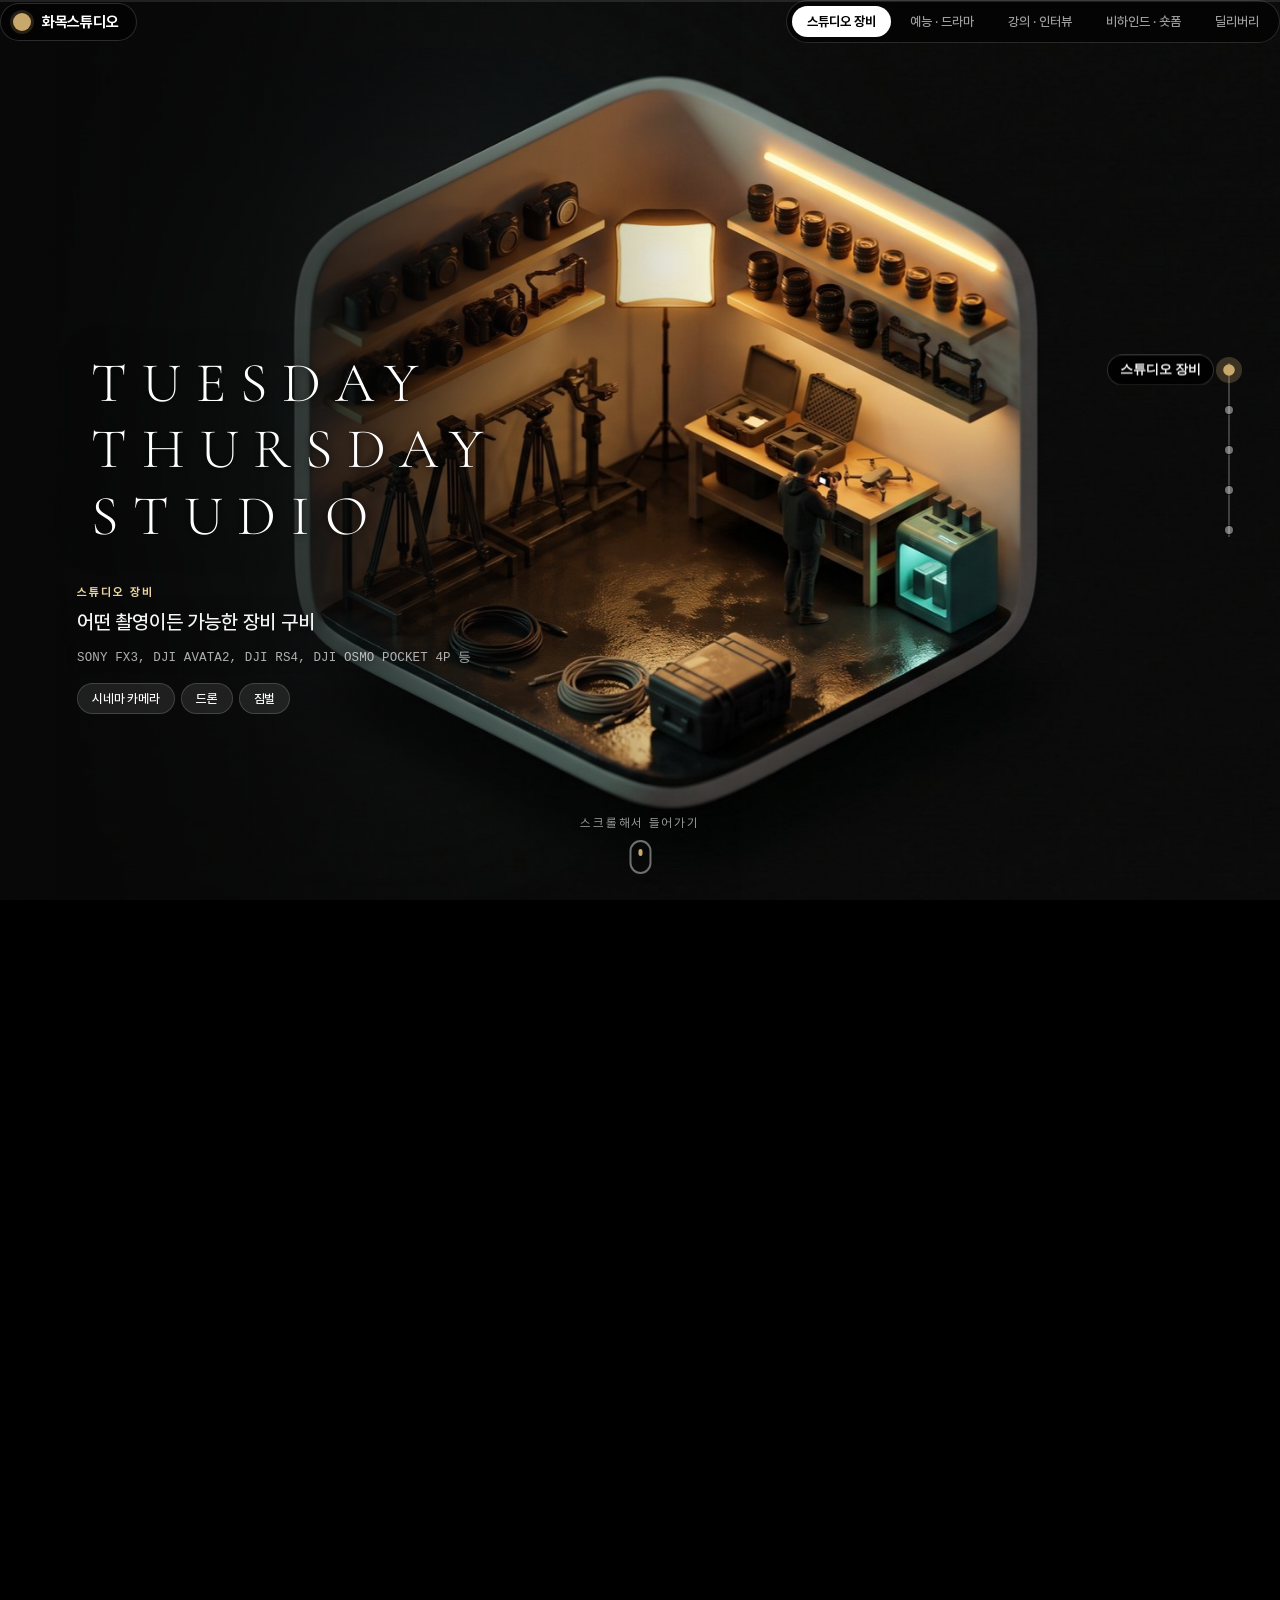
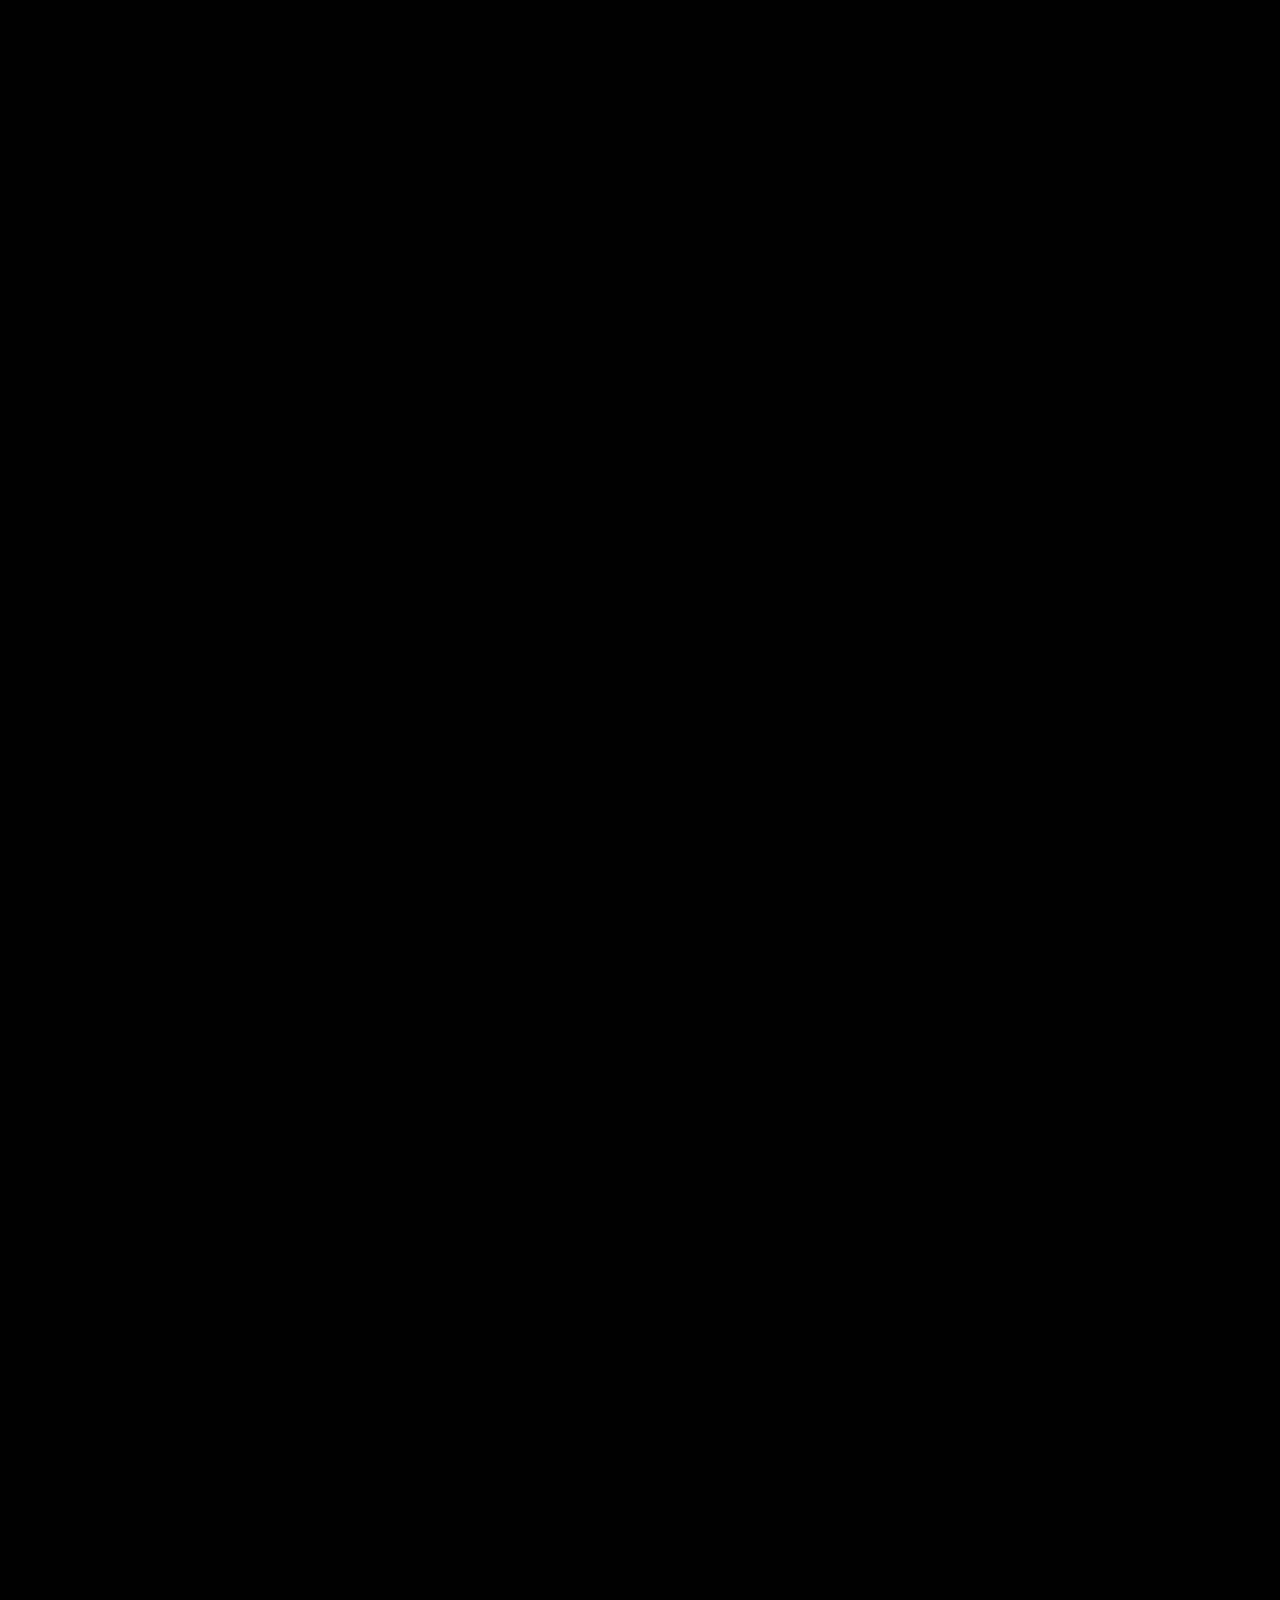
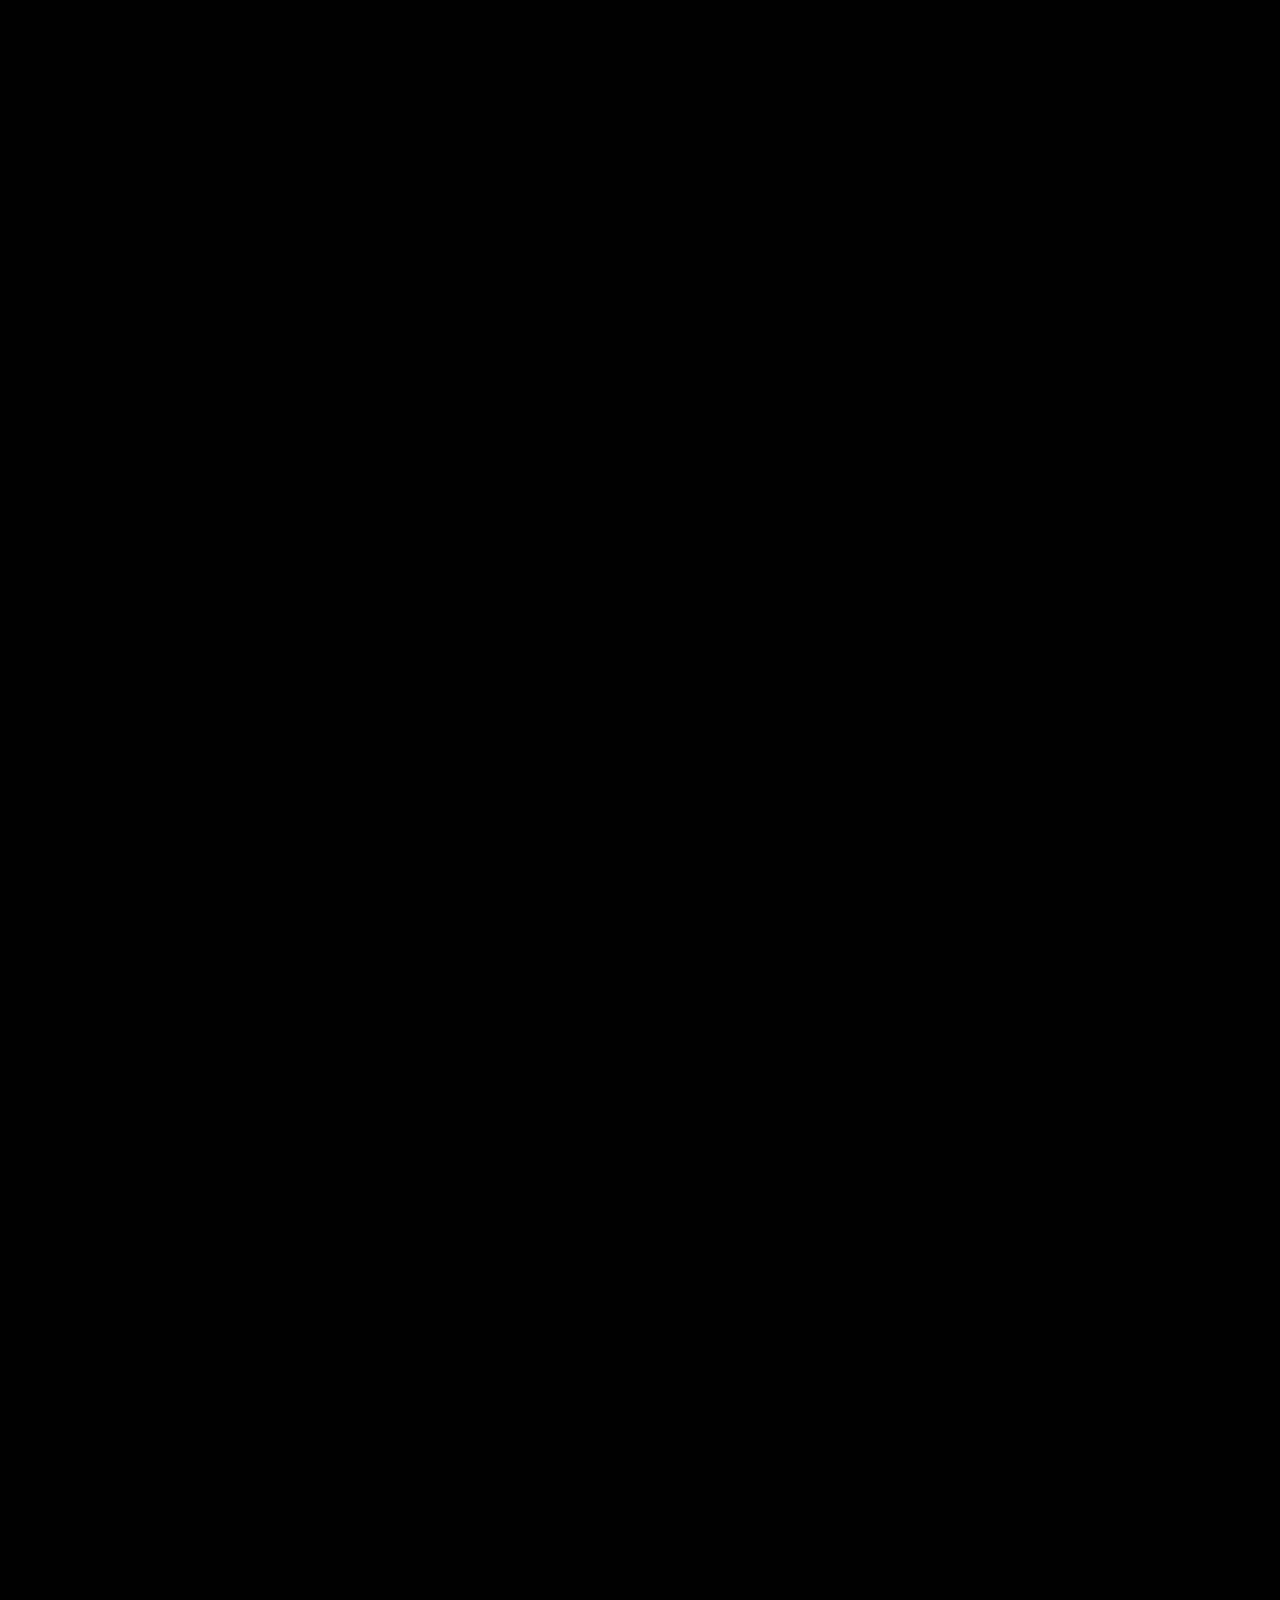
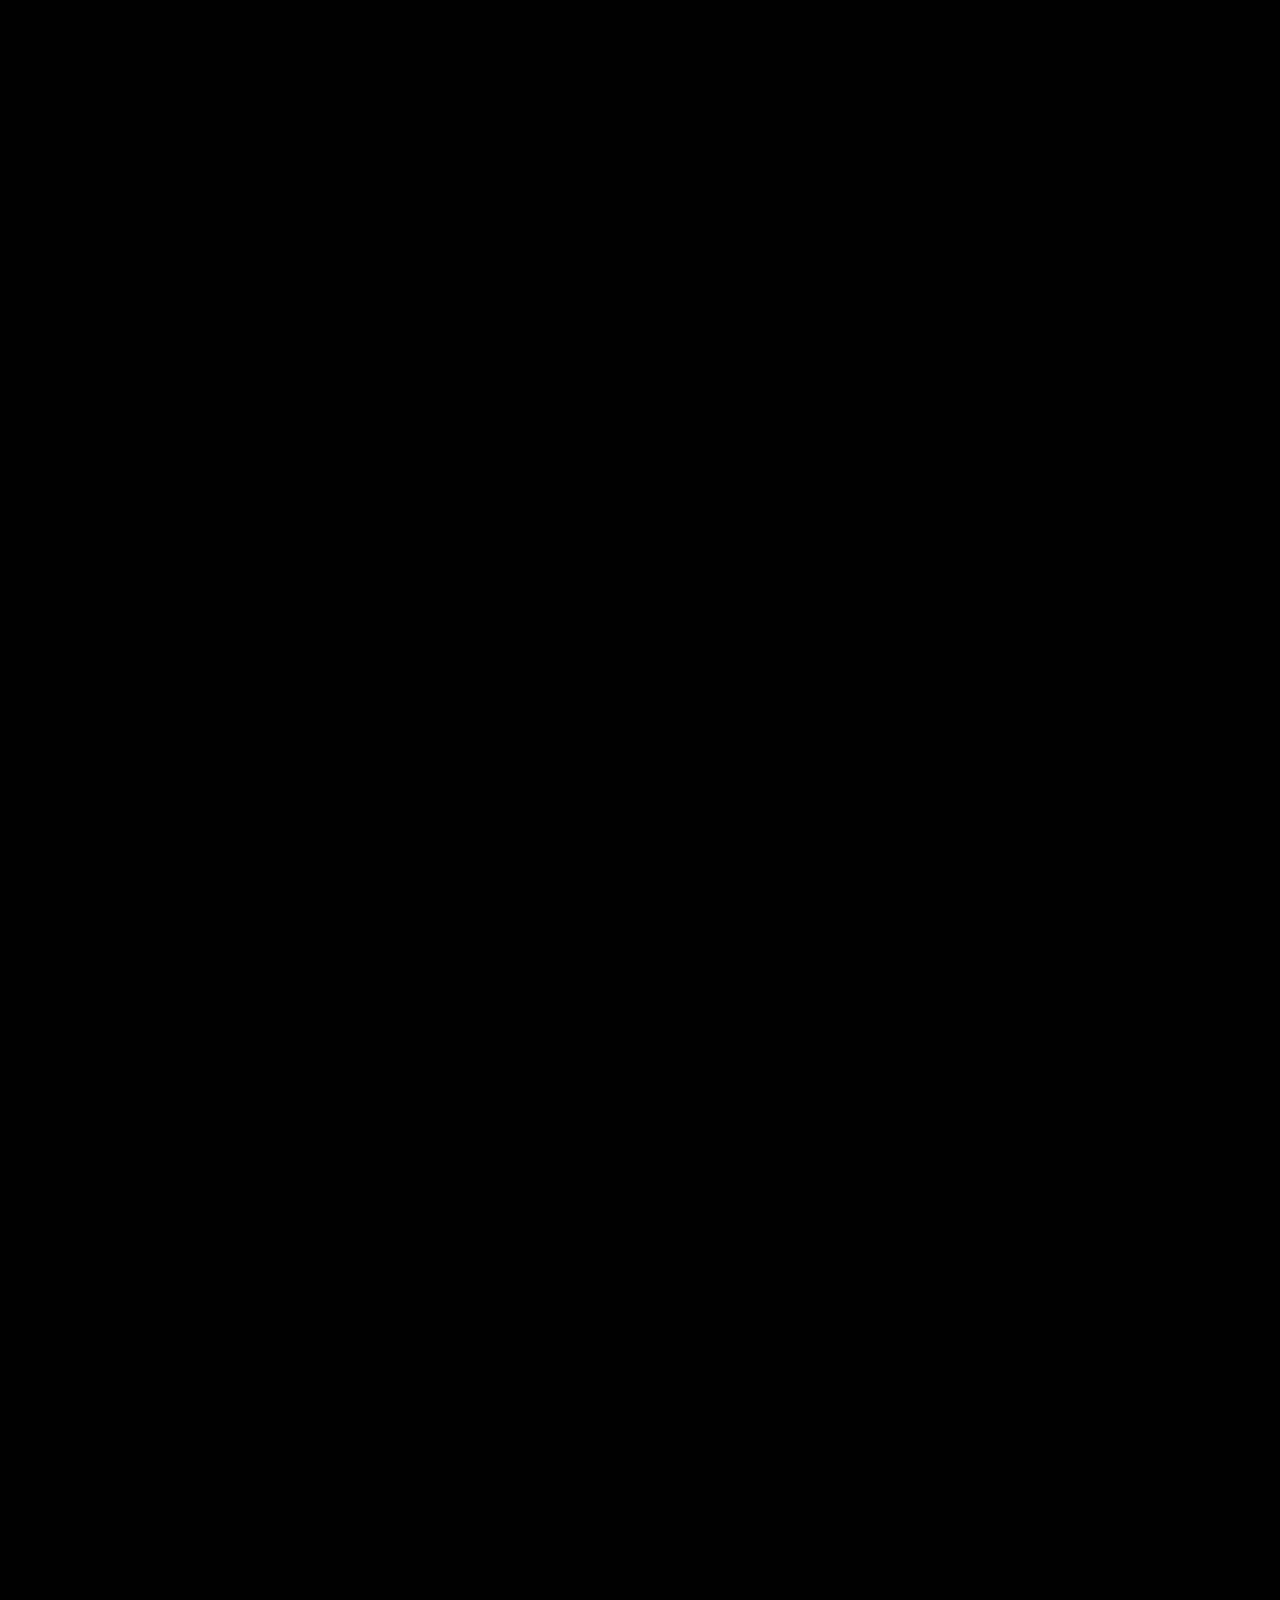
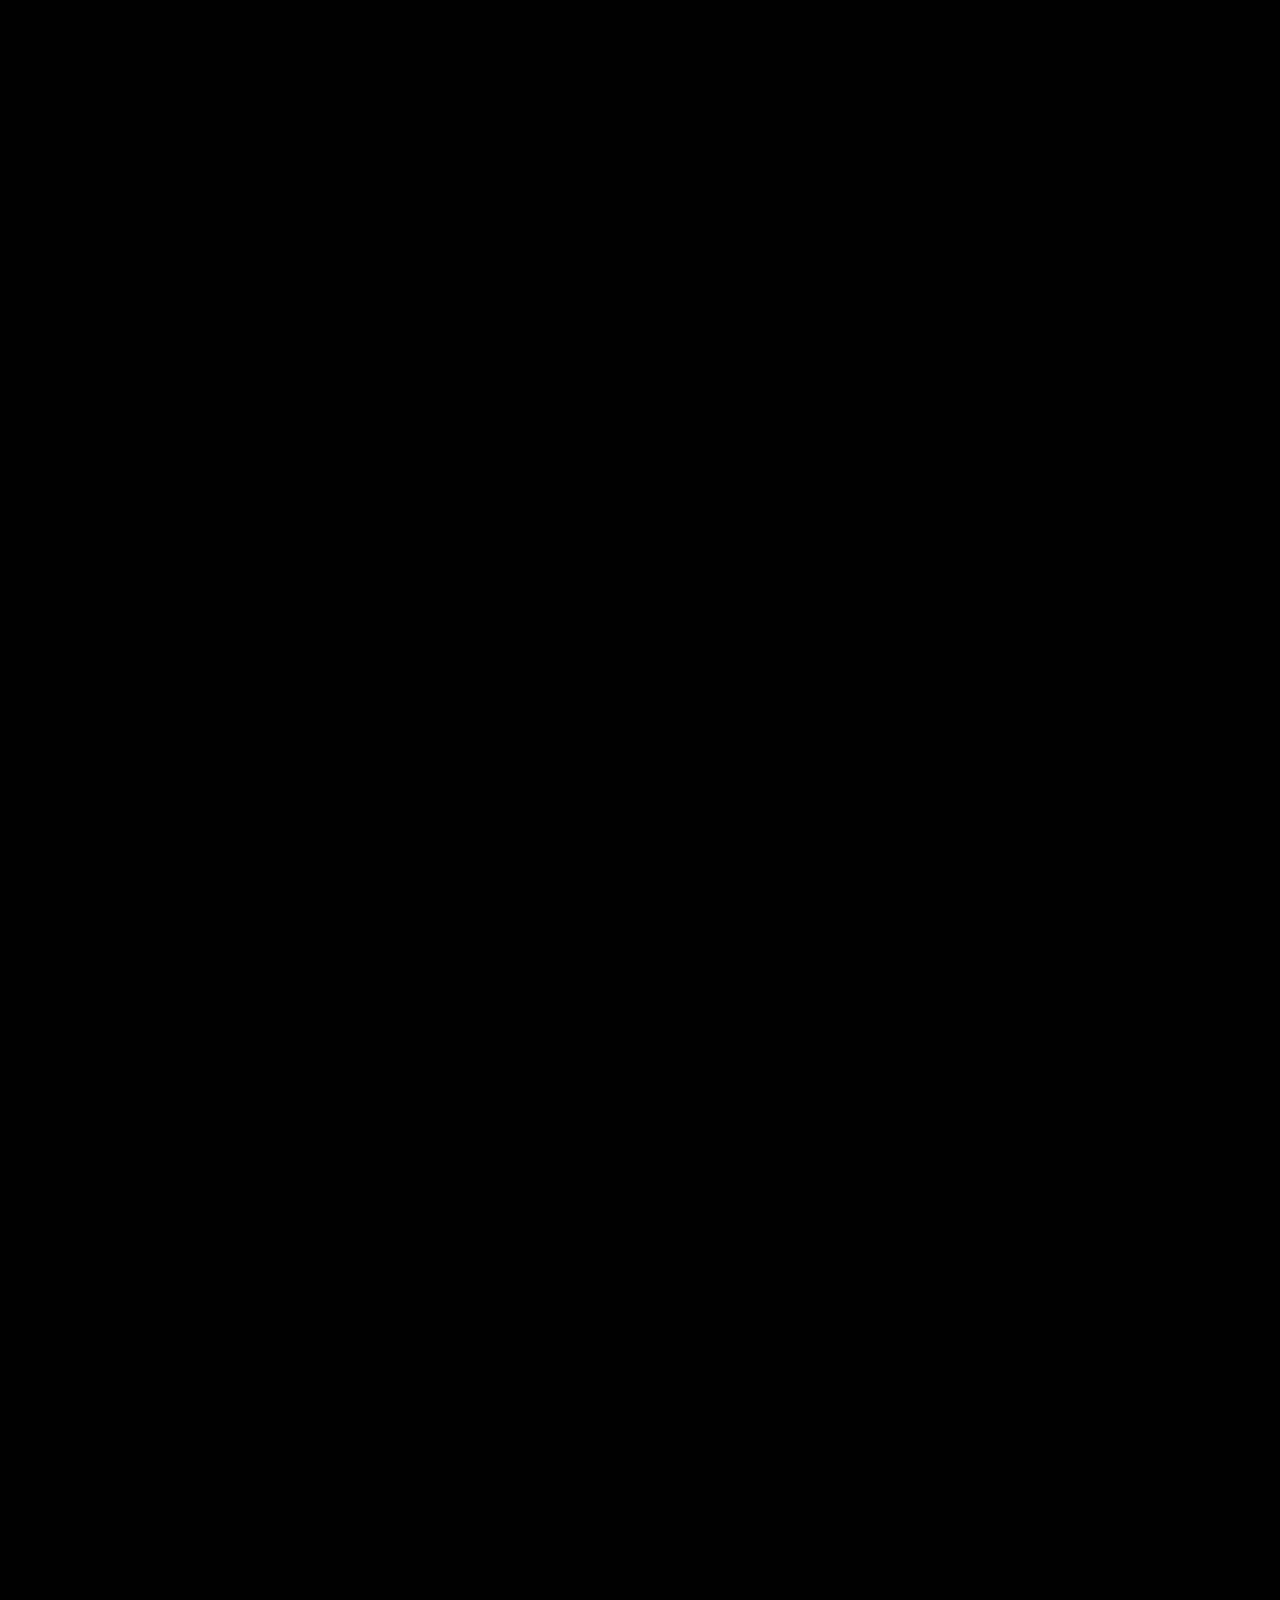
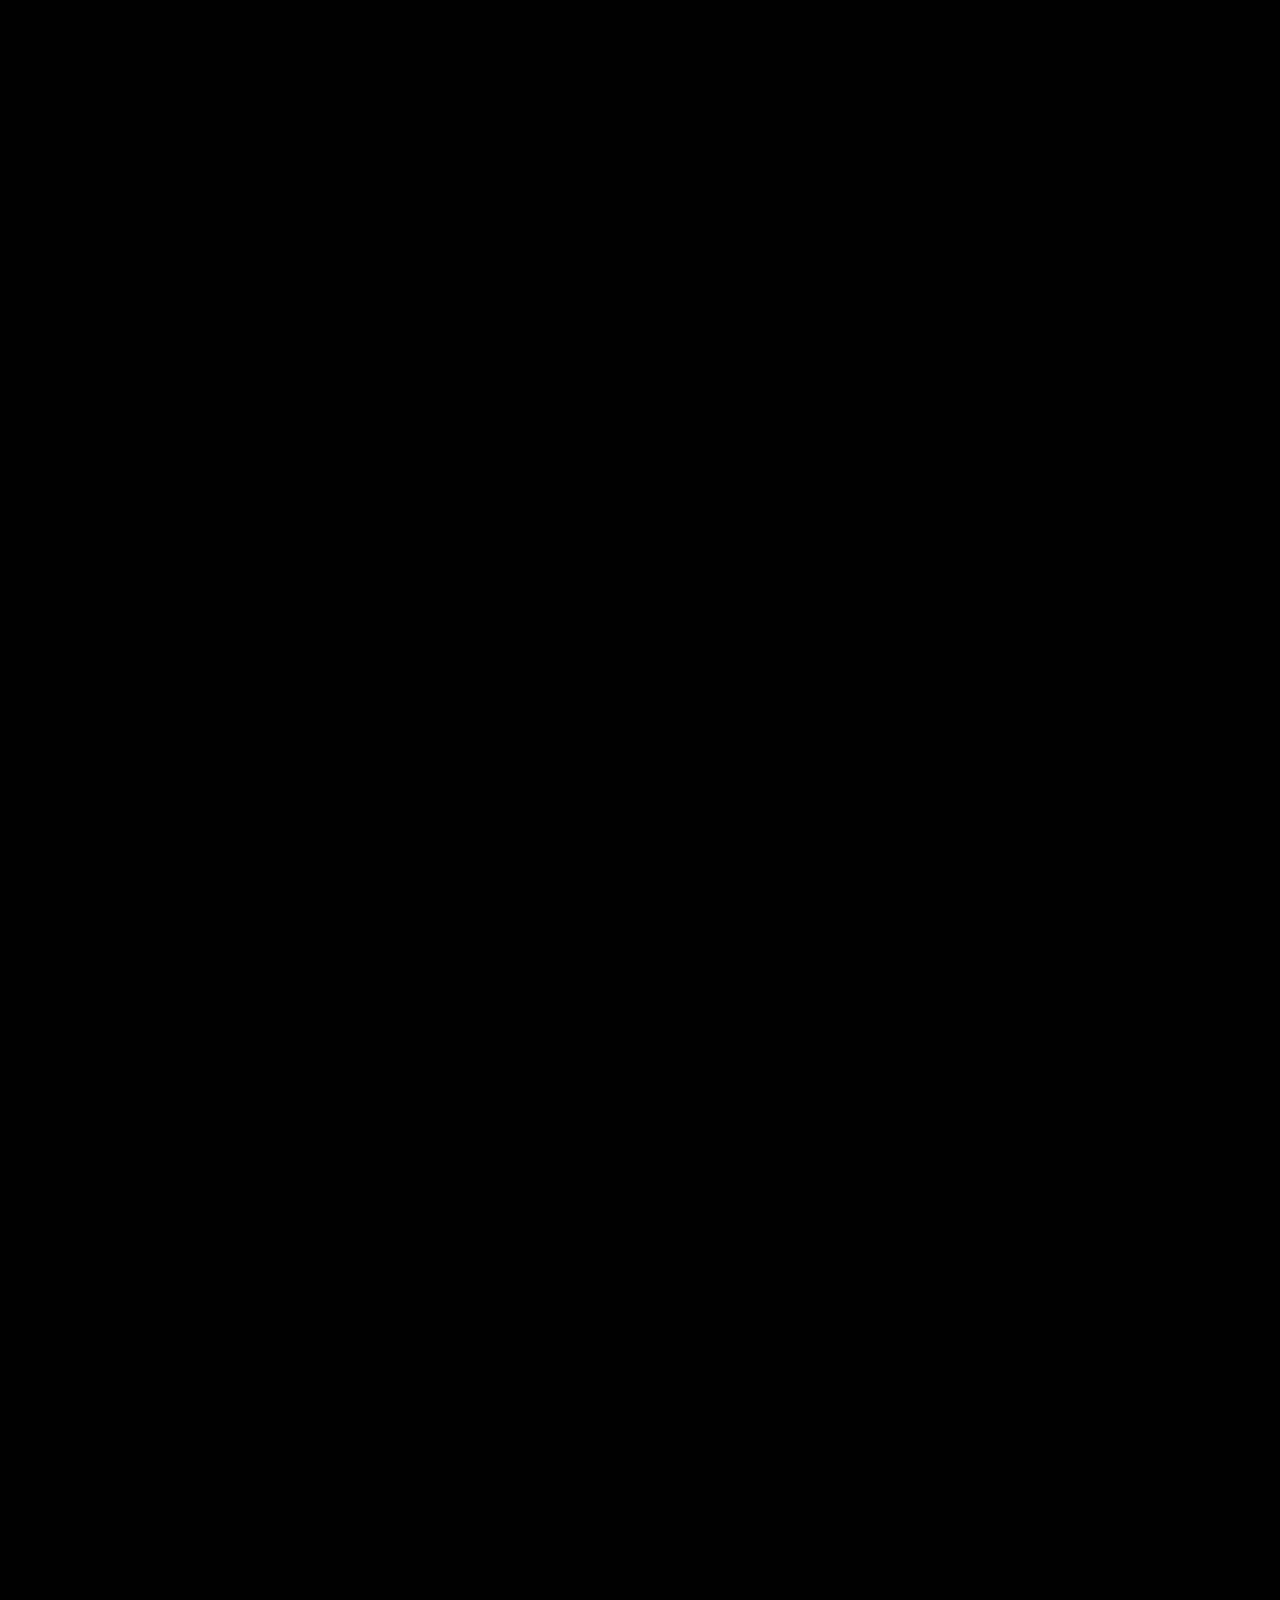
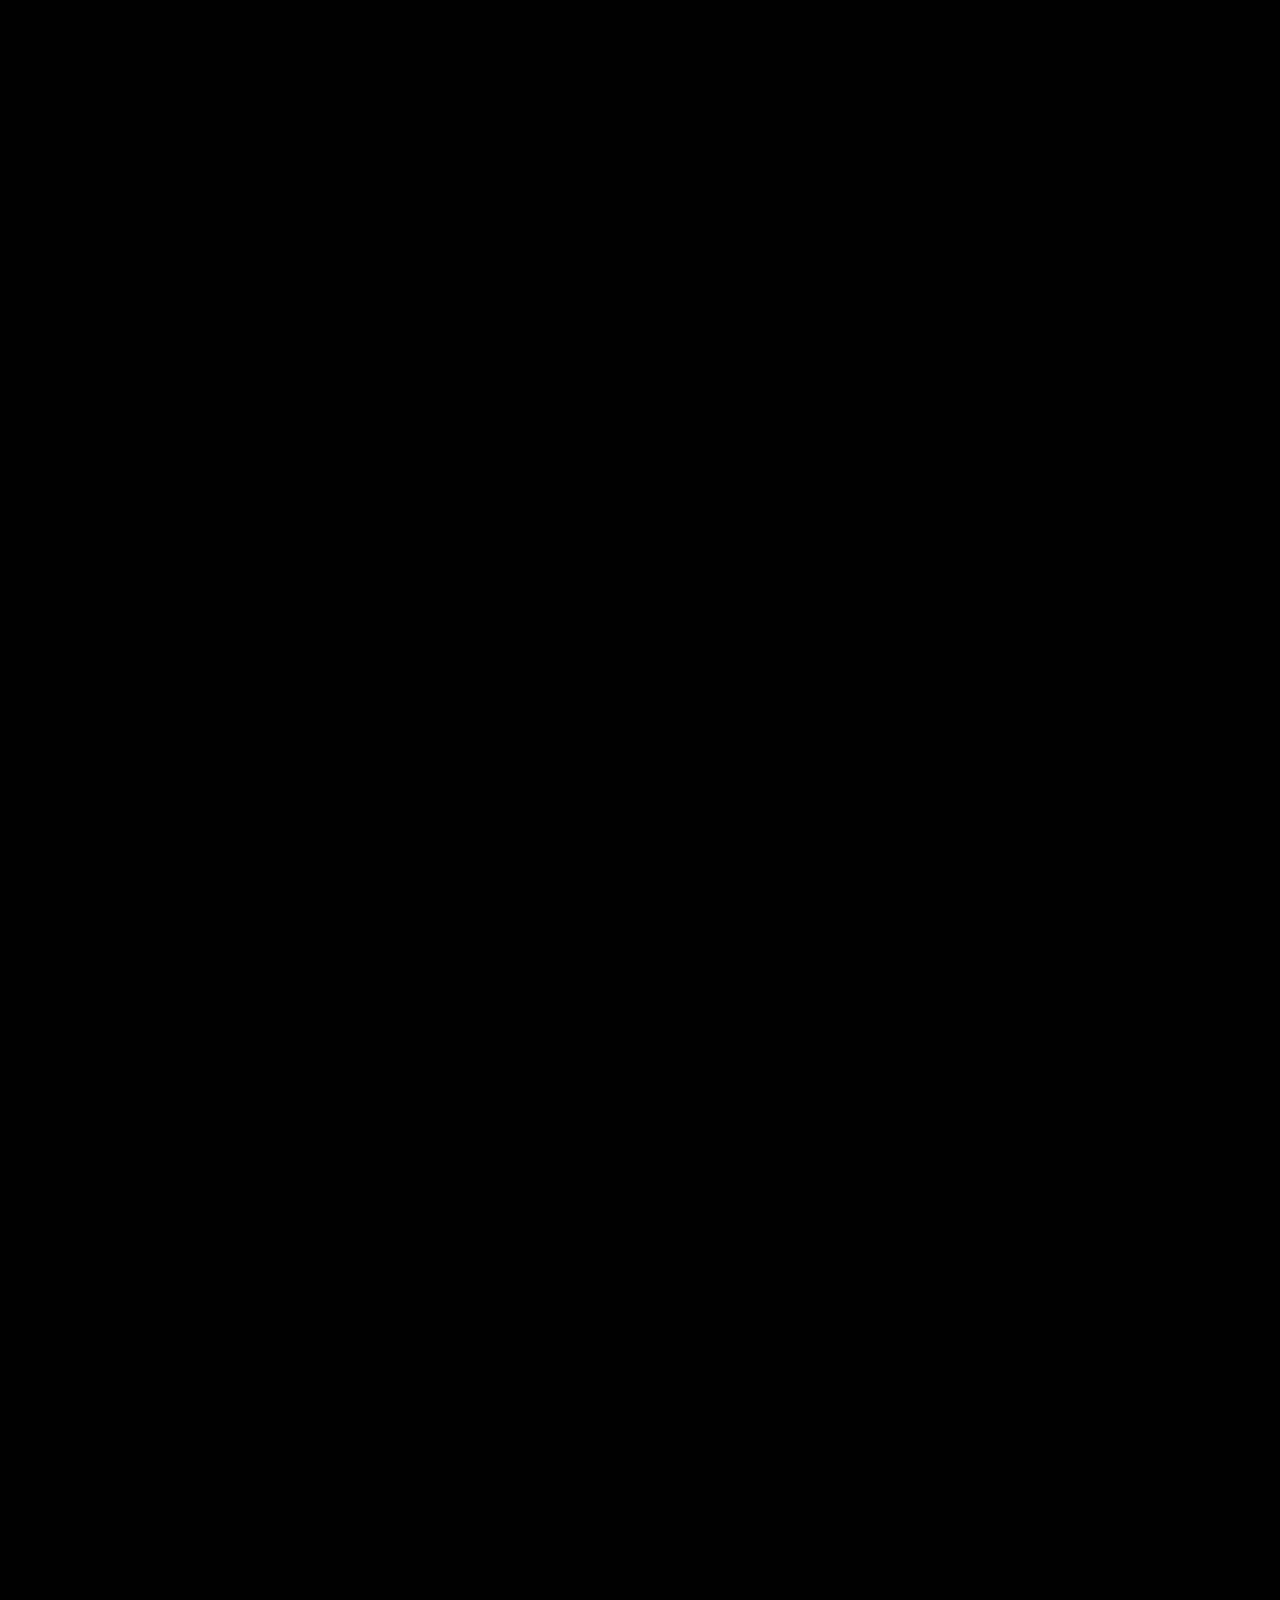
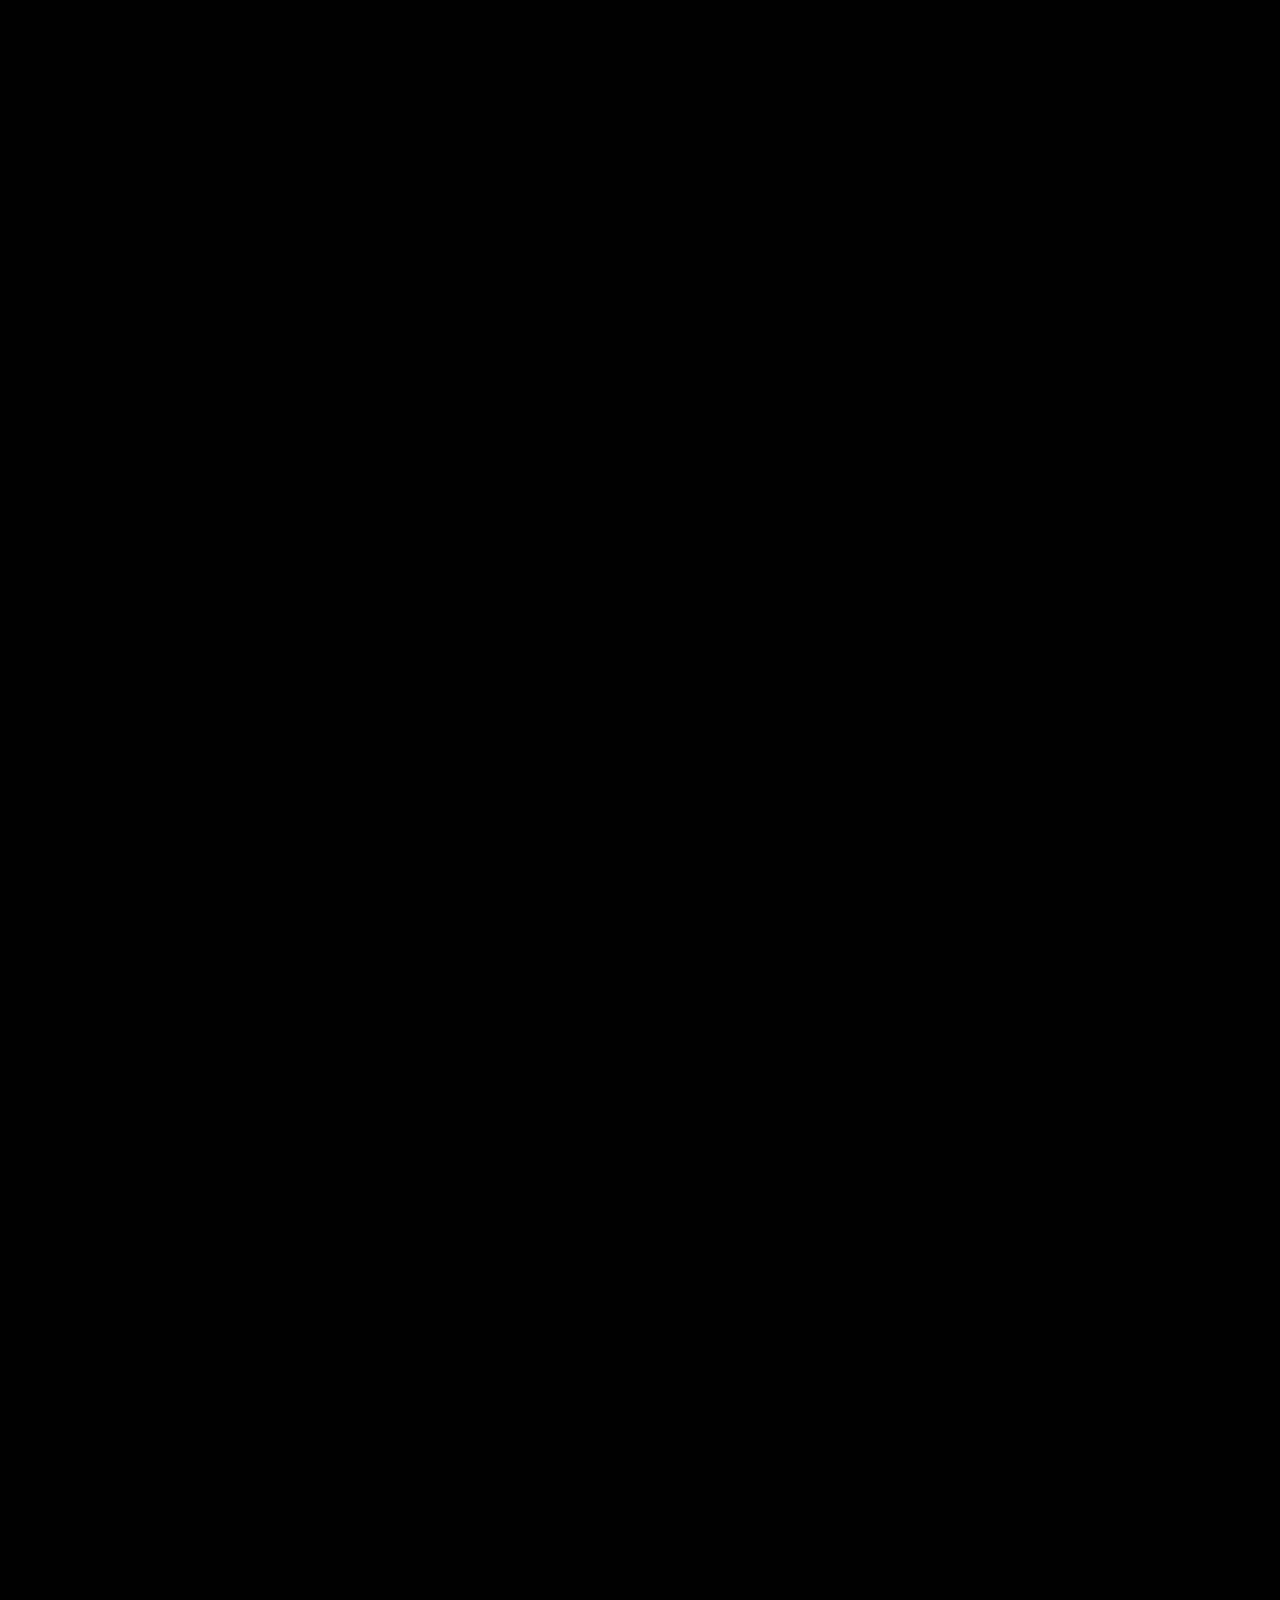
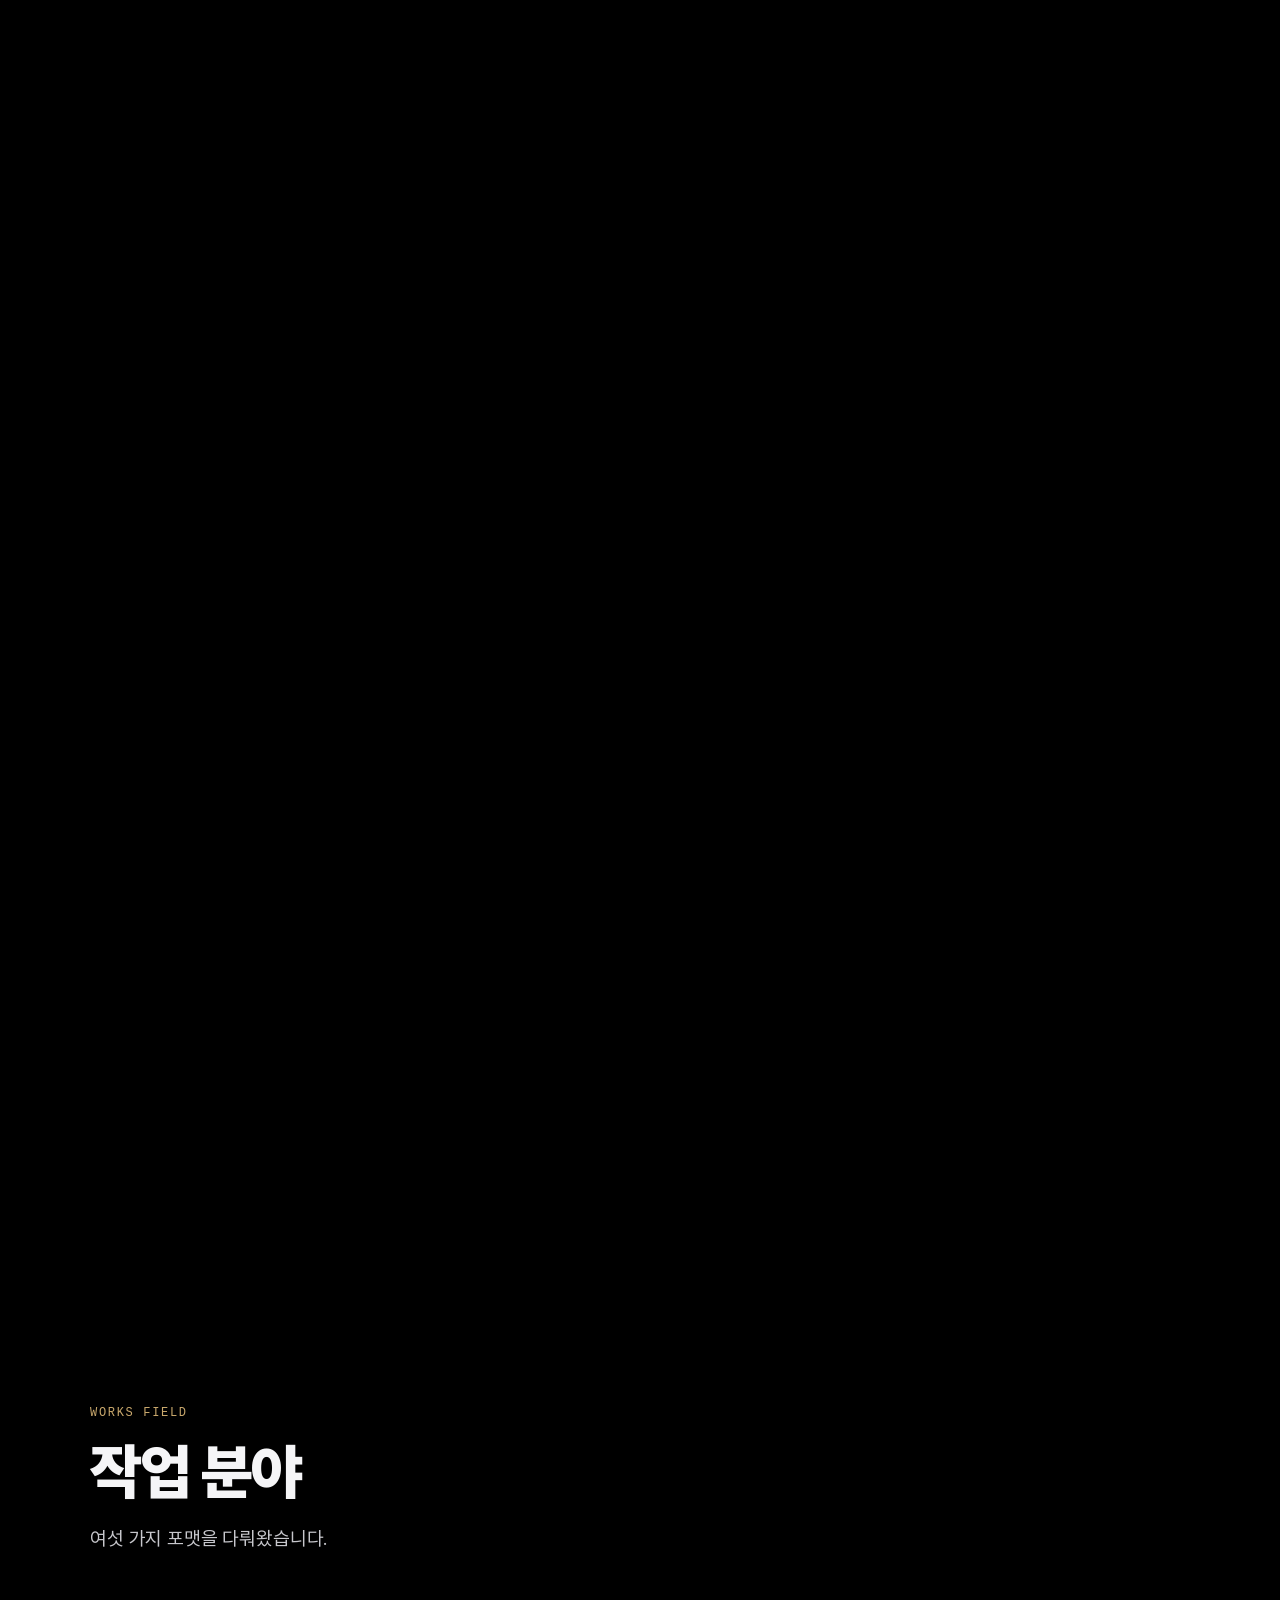
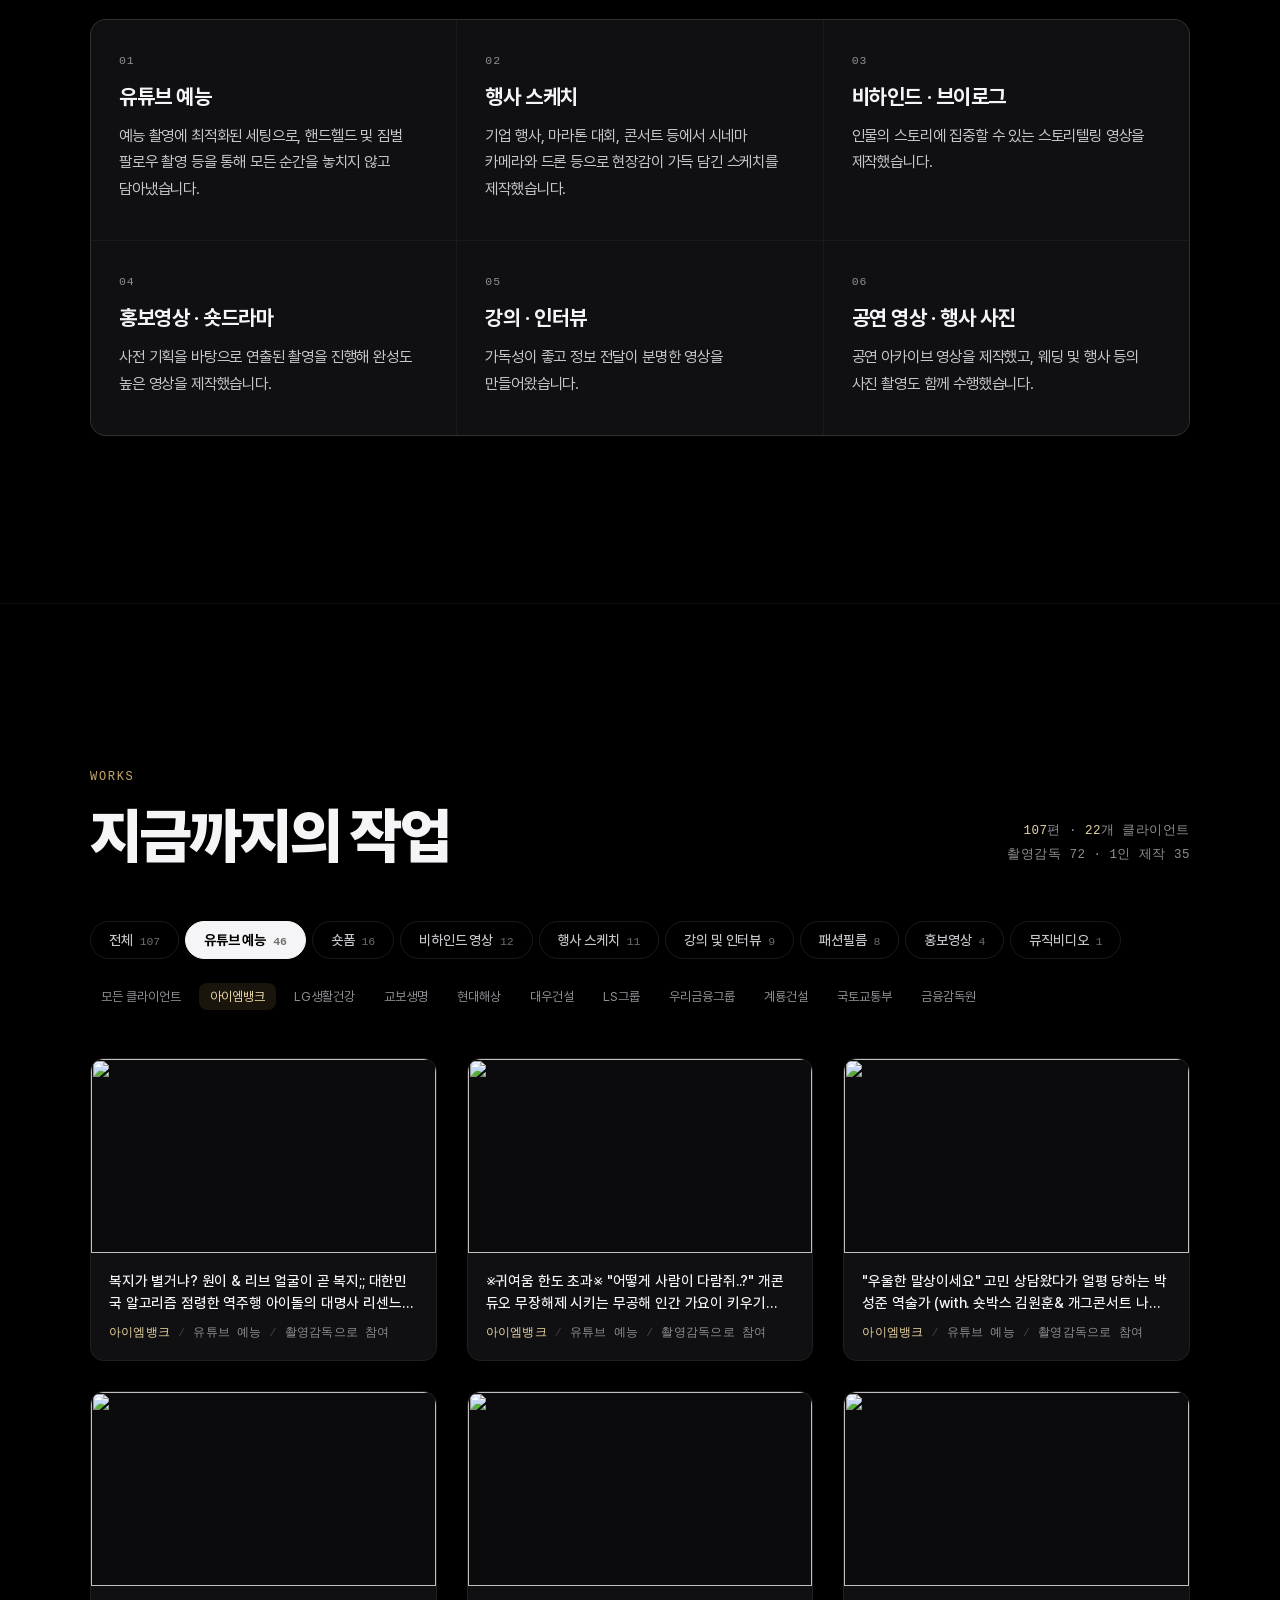
==== commit 7b8978b5: "Add files via upload" ====
--- a/index.html
+++ b/index.html
@@ -3,13 +3,13 @@
 <head>
 <meta charset="utf-8" />
 <meta name="viewport" content="width=device-width, initial-scale=1, viewport-fit=cover" />
-<title>정성구 | 촬영감독 · PD 작업 포트폴리오</title>
-<meta name="description" content="촬영감독 · PD 정성구의 작업 포트폴리오. 유튜브 예능, 행사 스케치, 비하인드·브이로그, 홍보영상·숏드라마, 강의·인터뷰, 공연 영상 등 22곳 클라이언트와 함께한 107편의 작업을 정리했습니다." />
-<meta name="keywords" content="정성구, 촬영감독 포트폴리오, PD 포트폴리오, 영상 포트폴리오, 유튜브 예능, 행사 스케치, 홍보영상, 강의 인터뷰, 공연 영상" />
+<title>화목스튜디오 | Tuesday Thursday Studio — 전문 영상제작</title>
+<meta name="description" content="화목스튜디오 - 1인 제작부터 팀 작업까지, 예능부터 시네마틱까지. 유튜브 예능, 행사 스케치, 비하인드·브이로그, 홍보영상·숏드라마, 강의·인터뷰, 공연 영상과 사진을 제작합니다." />
+<meta name="keywords" content="영상제작, 화목스튜디오, Tuesday Thursday Studio, 유튜브 예능, 행사 스케치, 비하인드, 브이로그, 홍보영상, 숏드라마, 강의 촬영, 인터뷰, 공연 영상" />
 <meta name="author" content="화목스튜디오" />
 <meta name="naver-site-verification" content="8fb175c015b43d8a3a56067131782c5965f3e692" />
-<meta property="og:title" content="정성구 | 촬영감독 · PD 작업 포트폴리오" />
-<meta property="og:description" content="22곳 클라이언트, 107편. 기획부터 촬영·편집까지 직접 수행한 작업들을 모았습니다." />
+<meta property="og:title" content="화목스튜디오 | Tuesday Thursday Studio" />
+<meta property="og:description" content="Framing your vision — 1인 제작에서 팀 작업까지, 예능에서 시네마틱까지." />
 <meta property="og:image" content="/assets/s1_studio.jpg" />
 <meta property="og:type" content="website" />
 <link rel="icon" href="/TTS logo.png" />
@@ -235,9 +235,20 @@
     opacity:var(--hero-op,0);will-change:opacity}
   @supports not (position:sticky){ .hero{position:relative;opacity:1} }
   .hero__bg{position:absolute;inset:0;z-index:-2;
-    background-image:image-set(url('assets/about-bg.jpg') 1x);
-    background-image:url('assets/about-bg.jpg');
-    background-size:cover;background-position:100% center;background-repeat:no-repeat}
+    background-color:#000;
+    /* 영상이 뜨기 전(또는 재생 불가 환경)에 보일 대체 정지컷.
+       이전 정지 이미지 assets/about-bg.jpg 는 지우지 않고 그대로 남겨둠. */
+    background-image:image-set(url('assets/about-loop-poster.jpg') 1x);
+    background-image:url('assets/about-loop-poster.jpg');
+    background-size:cover;background-position:center center;background-repeat:no-repeat}
+  /* ── About 배경 무한루프 영상 ──
+     .hero__bg 안을 꽉 채운다. 부모(.hero__bg)의 크기·마스크 규칙을 그대로 물려받으므로
+     아래에 있던 세로 창 대응·모바일 밴드 규칙을 손대지 않아도 똑같이 동작한다. */
+  .hero__bgv{position:absolute;inset:0;width:100%;height:100%;
+    object-fit:cover;object-position:center center;
+    display:block;pointer-events:none;border:0}
+  /* 모션 최소화를 켠 사용자에게는 영상을 숨기고 대체 정지컷만 보여준다 */
+  @media (prefers-reduced-motion: reduce){ .hero__bgv{display:none} }
   /* 우측 텍스트 가독성 확보 — 우하단 불꽃이 밝아 그쪽을 더 눌러준다 */
   /* 전체는 살짝만 눌러 이미지를 살리고, 가독성은 글자 뒤 패널이 담당한다 */
   /* ══ 세로로 긴 창 대응 ══
@@ -295,9 +306,11 @@
     /* 글을 화면 맨 아래에 붙이면 이미지 밴드와 글 사이에 검은 공백이 크게 뜬다.
        밴드 바로 아래에서 글이 시작하도록 위로 붙인다. */
     .hero{height:100svh;min-height:600px;align-items:flex-start}
-    .hero__bg{background-image:url('assets/about-bg-m.jpg');
+    .hero__bg{background-image:url('assets/about-loop-poster-m.jpg');
       background-size:cover;background-position:center 30%;
       top:0;height:46svh;inset:auto 0 auto 0}
+    /* 밴드가 세로로 짧아 위아래가 크게 잘린다. 정지컷과 같은 지점을 물린다. */
+    .hero__bgv{object-position:center 30%}
     .hero__scrim{background:
       linear-gradient(180deg, transparent 0%, transparent 26%,
                               rgba(0,0,0,.55) 40%, #000 48%)}
@@ -396,13 +409,11 @@
   .pf-empty{margin-top:40px;color:var(--ink-3);font-size:15px}
 
   /* ── 연락처 ── */
-  /* 문의 폼을 비활성화한 상태라 1단 가운데 정렬로 둔다.
-     폼을 되살릴 때는 아래 #contact 가운데 정렬 블록을 지우고
-     grid-template-columns를 minmax(0,.85fr) minmax(0,1fr) 로 되돌리면 된다. */
-  .contact{display:grid;grid-template-columns:minmax(0,420px);justify-content:center;
+  /* 문의 폼을 비활성화한 상태라 1단으로 둔다.
+     폼을 되살릴 때는 아래 grid-template-columns를
+     minmax(0,.85fr) minmax(0,1fr) 로 되돌리면 된다. */
+  .contact{display:grid;grid-template-columns:minmax(0,560px);
     gap:clamp(40px,6vw,80px);margin-top:clamp(44px,5vw,64px)}
-  #contact .eyebrow,#contact .h2{text-align:center}
-  #contact .cinfo{text-align:center}
   .cinfo{border-top:1px solid var(--line);padding-top:20px;margin-top:26px}
   .cinfo__k{font-family:var(--mono);font-size:11.5px;letter-spacing:.1em;text-transform:uppercase;color:var(--ink-3)}
   .cinfo__v{margin-top:9px;font-size:19px;font-weight:500;letter-spacing:-.01em}
@@ -474,7 +485,16 @@
 <!-- ═══ About ═══ -->
 <div class="hero-pin">
 <section class="hero" id="about">
-  <div class="hero__bg" aria-hidden="true"></div>
+  <div class="hero__bg" aria-hidden="true">
+    <!-- 무한루프 배경 영상. muted + playsinline 이 없으면 iOS에서 자동재생이 막힌다.
+         src 는 아래 스크립트가 화면 폭에 따라 데스크톱/모바일 파일로 넣어준다.
+         (자바스크립트가 꺼져 있으면 영상 없이 위 CSS의 대체 정지컷이 그대로 보인다) -->
+    <video class="hero__bgv" muted loop playsinline autoplay
+           preload="none" disablepictureinpicture
+           poster="assets/about-loop-poster.jpg"
+           data-src="assets/vid/about-loop.mp4"
+           data-src-m="assets/vid/about-loop-m.mp4"></video>
+  </div>
   <div class="hero__scrim" aria-hidden="true"></div>
   <div class="wrap hero__inner">
     <div class="hero__col">
@@ -482,13 +502,13 @@
       <h2 class="hero__stmt">
         <span>1인 제작에서 팀 작업까지,</span>
         <span>예능에서 시네마틱까지,</span>
-        <span>기획부터 촬영과 편집까지<br class="br-lg" />
-        직접 진행했습니다.</span>
+        <span>다양한 영상을 기획하고 제작하는<br class="br-lg" />
+        <b>Tuesday&#8209;Thursday&nbsp;Studio</b>입니다.</span>
       </h2>
 
       <div class="hero__who">
         <strong>정성구</strong>
-        <span>촬영감독 · PD</span>
+        <span>촬영감독 · PD / 화목스튜디오</span>
       </div>
 
       <div class="facts">
@@ -551,7 +571,8 @@
 
   <div class="contact">
     <div>
-      <div class="cinfo" style="border-top:0;padding-top:0;margin-top:0">
+      <p class="lead" style="margin-top:0">작업 관련 문의는 아래로 연락 주세요.</p>
+      <div class="cinfo">
         <div class="cinfo__k">Email</div>
         <div class="cinfo__v"><a href="mailto:info@tuesdaythursdaystudio.com">info@tuesdaythursdaystudio.com</a></div>
       </div>
@@ -566,10 +587,8 @@
          수주 영업을 재개할 때 아래 블록의 주석만 해제하면 원상 복구됩니다.
          함께 되돌릴 것:
            1) 위 h2 "연락처" → "프로젝트 문의"
-           2) h2 아래에 안내 문구 추가:
-              <p class="lead" style="margin-top:0">촬영 일정과 예산, 대략적인 방향만
-              알려주시면 가능 여부와 견적을 회신드립니다.</p>
-              (그리고 바로 아래 Email 블록의 인라인 style="border-top:0..." 제거)
+           2) 위 lead 문구 → "촬영 일정과 예산, 대략적인 방향만 알려주시면
+              가능 여부와 견적을 회신드립니다."
            3) 파일 하단 .cta-fixed 앵커 주석 해제
     <form id="inquiry" method="POST" action="https://formspree.io/f/mgodnpwe">
       <div class="field"><label for="f-name">이름</label><input id="f-name" name="name" required /></div>
@@ -614,7 +633,7 @@
       still:'assets/s1_studio.jpg', clip:'assets/vid/dive1.mp4', clipMobile:'assets/vid/dive1-m.mp4', framesMobile:{base:'assets/seq/d1/',count:20},
       accent:'#C9A86C', scroll:1.8, linger:0.35,
       eyebrow:'스튜디오 장비',
-      title:'직접 운용해온 촬영 장비',
+      title:'어떤 촬영이든 가능한 장비 구비',
       body:'SONY FX3, DJI AVATA2, DJI RS4, DJI OSMO POCKET 4P 등',
       tags:['시네마 카메라','드론','짐벌'] },
 
@@ -622,7 +641,7 @@
       still:'assets/s2_shoot.jpg', clip:'assets/vid/dive2.mp4', clipMobile:'assets/vid/dive2-m.mp4', framesMobile:{base:'assets/seq/d2/',count:20},
       accent:'#E8D5A3',
       eyebrow:'예능 · 드라마',
-      title:'1인 촬영부터 4인 멀티캠까지, 현장 규모에 맞춰 진행한 작업',
+      title:'1인에서 4인까지, 7년 차 이상의 촬영감독들로 이뤄진 팀 촬영',
       body:'',
       tags:['멀티캠','팀 구성','현장 연출'] },
 
@@ -630,7 +649,7 @@
       still:'assets/s3_lecture.jpg', clip:'assets/vid/dive3.mp4', clipMobile:'assets/vid/dive3-m.mp4', framesMobile:{base:'assets/seq/d3/',count:20},
       accent:'#4FB3A8',
       eyebrow:'강의 · 인터뷰',
-      title:'조명과 녹음을 함께 설계한 인터뷰 세팅',
+      title:'전문화된 조명과 녹음 시스템',
       body:'',
       tags:['3카메라','전용 조명','현장 음향'] },
 
@@ -638,7 +657,7 @@
       still:'assets/s4_reels.jpg', clip:'assets/vid/dive4.mp4', clipMobile:'assets/vid/dive4-m.mp4', framesMobile:{base:'assets/seq/d4/',count:20},
       accent:'#C9A86C',
       eyebrow:'비하인드 · 숏폼',
-      title:'세로 화면에 맞춰 구성한 촬영과 편집',
+      title:'트랜디한 촬영과 편집 스타일',
       body:'',
       tags:['세로 촬영','숏폼 편집','브이로그'] },
 
@@ -646,7 +665,7 @@
       still:'assets/s5_edit.jpg', clip:'assets/vid/dive5.mp4', clipMobile:'assets/vid/dive5-m.mp4', framesMobile:{base:'assets/seq/d5/',count:20},
       accent:'#E8D5A3', scroll:2.0, linger:0.45,
       eyebrow:'딜리버리',
-      title:'편집부터 컬러그레이딩, 납품까지',
+      title:'빠른 제작과 피드백 반영',
       body:'',
       tags:['편집','컬러그레이딩','납품'],
       },
@@ -912,5 +931,53 @@
   if(mq.addEventListener) mq.addEventListener('change', schedule);
 })();
 </script>
+
+<script>
+/* ══ About 배경 무한루프 영상 ══
+   1) 화면 폭에 맞는 파일을 고른다 (900px 이하 = 모바일 경량본)
+   2) About이 가까워질 때까지 로드를 미룬다 — 첫 화면에서 디오라마 mp4들과
+      대역폭을 다투면 스크럽이 끊긴다
+   3) 자동재생이 거부되면(저전력 모드 등) 조용히 포기하고 poster를 남긴다   */
+(function(){
+  var v = document.querySelector('.hero__bgv');
+  if(!v) return;
+
+  // 모션 최소화 설정이면 아예 받지 않는다 (CSS에서 이미 숨겨둔 상태)
+  var rm = window.matchMedia && window.matchMedia('(prefers-reduced-motion: reduce)');
+  if(rm && rm.matches) return;
+
+  var loaded = false;
+  function load(){
+    if(loaded) return;
+    loaded = true;
+    var small = window.matchMedia('(max-width:900px)').matches;
+    var src = small ? v.getAttribute('data-src-m') : v.getAttribute('data-src');
+    if(small) v.setAttribute('poster','assets/about-loop-poster-m.jpg');
+    v.setAttribute('preload','auto');
+    v.src = src;
+    var p = v.play();
+    if(p && p.catch) p.catch(function(){ /* 자동재생 거부 — poster 유지 */ });
+  }
+
+  var target = document.querySelector('.hero-pin') || v;
+  if('IntersectionObserver' in window){
+    var io = new IntersectionObserver(function(es){
+      for(var i=0;i<es.length;i++){
+        if(es[i].isIntersecting){ load(); io.disconnect(); break; }
+      }
+    }, { rootMargin: '150% 0px' });   // 한 화면 반쯤 남았을 때 미리 받기 시작
+    io.observe(target);
+  } else {
+    window.addEventListener('load', load);
+  }
+
+  // 탭을 다시 열었을 때 멈춰 있으면 되살린다
+  document.addEventListener('visibilitychange', function(){
+    if(!document.hidden && loaded && v.paused){
+      var p = v.play(); if(p && p.catch) p.catch(function(){});
+    }
+  });
+})();
+</script>
 </body>
 </html>
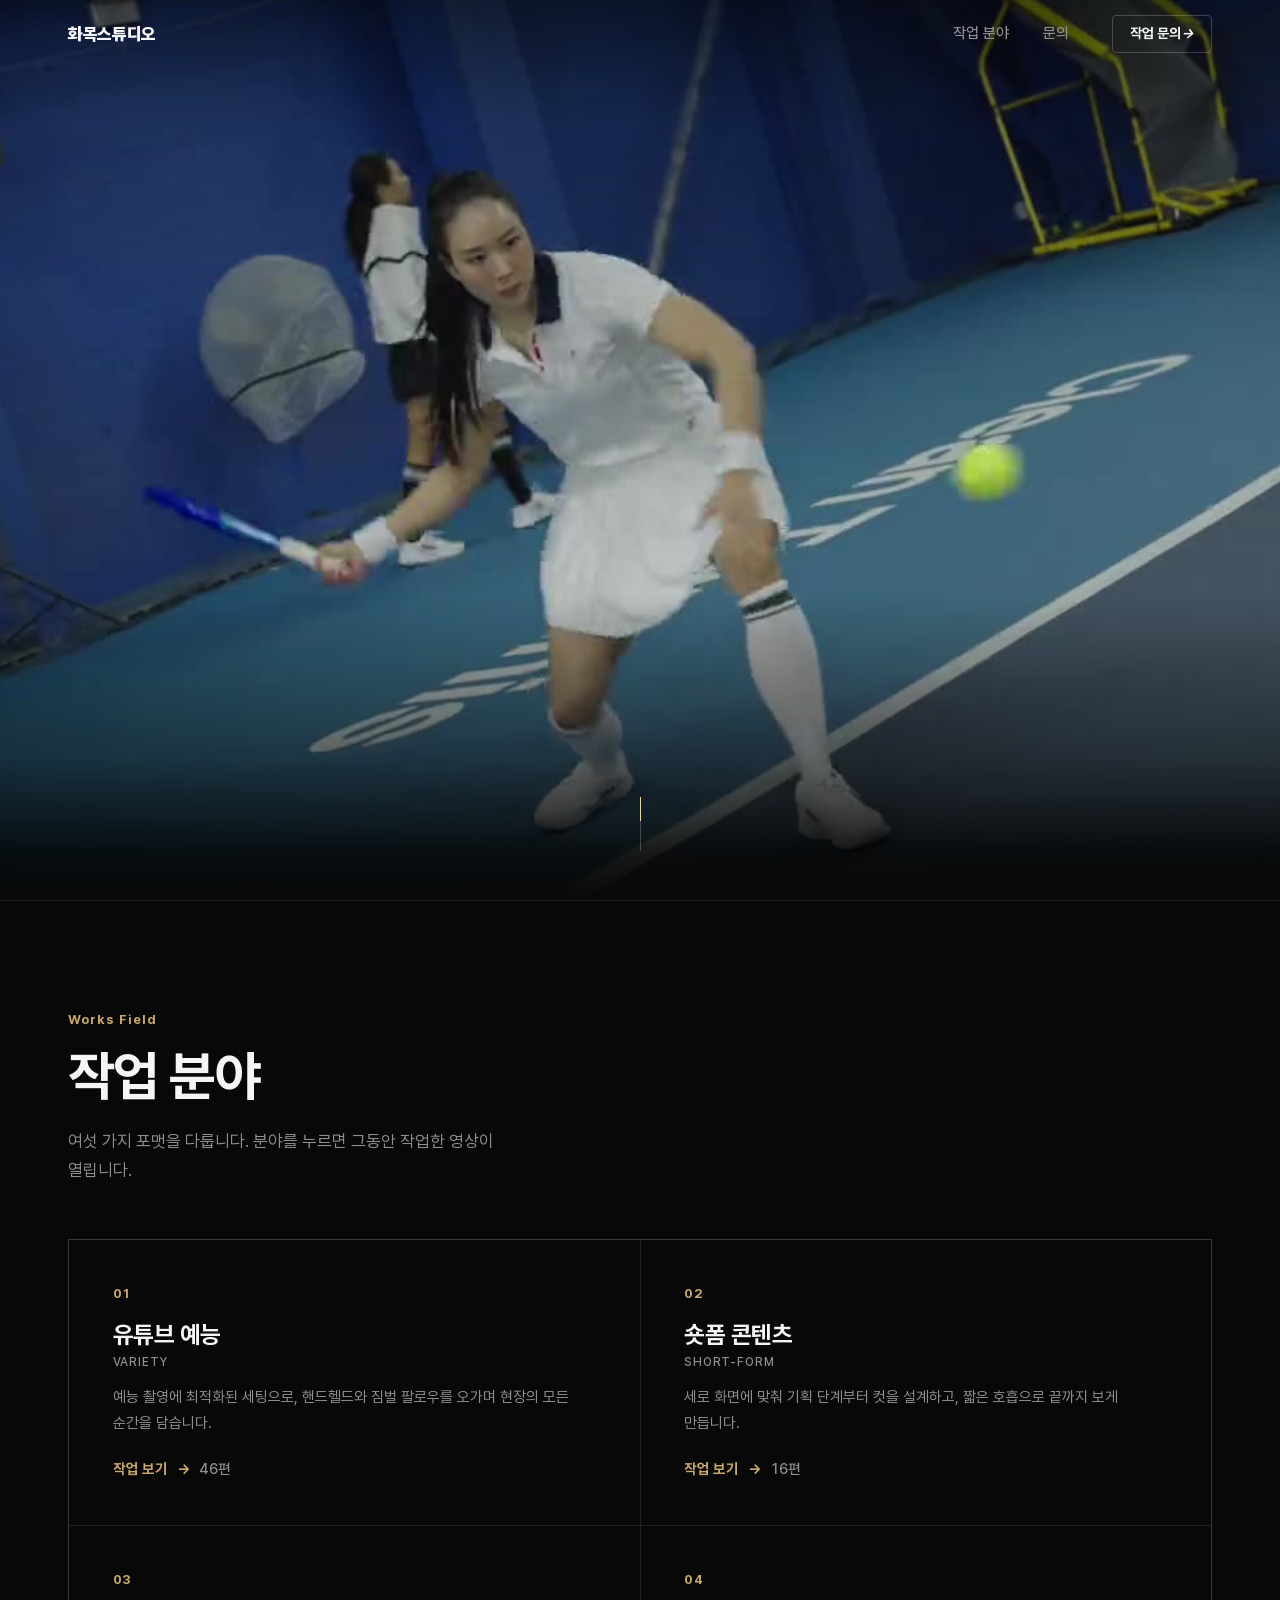
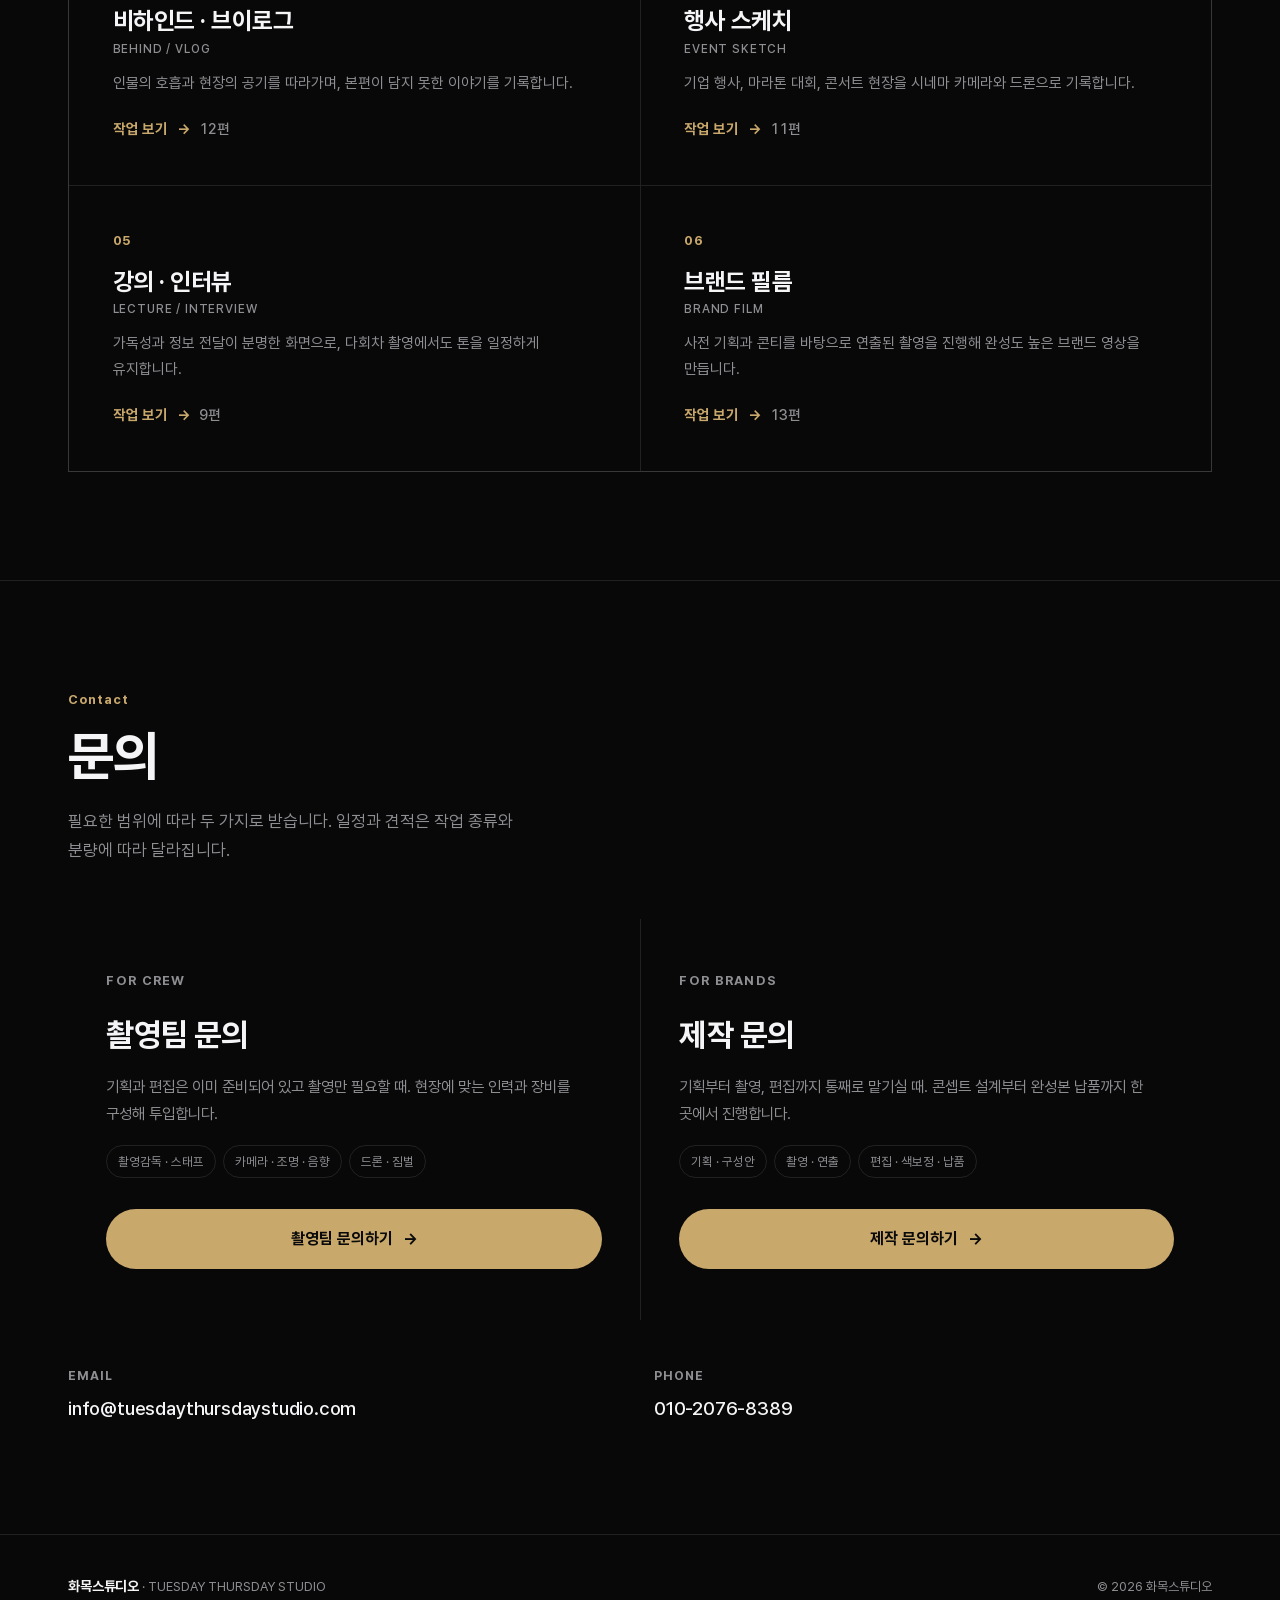
==== commit 37223d84: "Add files via upload" ====
--- a/index.html
+++ b/index.html
@@ -1,980 +1,727 @@
 <!doctype html>
 <html lang="ko">
 <head>
-<meta charset="utf-8" />
-<meta name="viewport" content="width=device-width, initial-scale=1, viewport-fit=cover" />
-<title>화목스튜디오 | Tuesday Thursday Studio — 전문 영상제작</title>
-<meta name="description" content="화목스튜디오 - 1인 제작부터 팀 작업까지, 예능부터 시네마틱까지. 유튜브 예능, 행사 스케치, 비하인드·브이로그, 홍보영상·숏드라마, 강의·인터뷰, 공연 영상과 사진을 제작합니다." />
-<meta name="keywords" content="영상제작, 화목스튜디오, Tuesday Thursday Studio, 유튜브 예능, 행사 스케치, 비하인드, 브이로그, 홍보영상, 숏드라마, 강의 촬영, 인터뷰, 공연 영상" />
-<meta name="author" content="화목스튜디오" />
-<meta name="naver-site-verification" content="8fb175c015b43d8a3a56067131782c5965f3e692" />
-<meta property="og:title" content="화목스튜디오 | Tuesday Thursday Studio" />
-<meta property="og:description" content="Framing your vision — 1인 제작에서 팀 작업까지, 예능에서 시네마틱까지." />
-<meta property="og:image" content="/assets/s1_studio.jpg" />
-<meta property="og:type" content="website" />
-<link rel="icon" href="/TTS logo.png" />
-
-<link rel="preconnect" href="https://fonts.googleapis.com">
-<link rel="preconnect" href="https://fonts.gstatic.com" crossorigin>
-<link href="https://fonts.googleapis.com/css2?family=Cormorant+Garamond:wght@300;400&display=swap" rel="stylesheet">
+<meta charset="utf-8">
+<meta name="viewport" content="width=device-width, initial-scale=1, viewport-fit=cover">
+<title>화목스튜디오 | Tuesday Thursday Studio</title>
+<meta name="description" content="예능, 행사 스케치, 브랜드 필름까지. 기획부터 촬영, 편집까지 맡아 제작하는 영상 제작사 화목스튜디오입니다.">
+<link rel="canonical" href="https://tuesdaythursdaystudio.com/">
+<meta property="og:type" content="website">
+<meta property="og:url" content="https://tuesdaythursdaystudio.com/">
+<meta property="og:title" content="화목스튜디오 | Tuesday Thursday Studio">
+<meta property="og:description" content="예능, 행사 스케치, 브랜드 필름까지. 기획부터 촬영, 편집까지 맡아 제작합니다.">
+<meta property="og:image" content="/assets/s1_studio.jpg">
+<link rel="icon" href="/TTS logo.png">
+
 <style>
-  @font-face{font-family:'Pretendard';src:url('fonts/Pretendard-Light.woff2') format('woff2');font-weight:300;font-display:swap}
-  @font-face{font-family:'Pretendard';src:url('fonts/Pretendard-Regular.woff2') format('woff2');font-weight:400;font-display:swap}
-  @font-face{font-family:'Pretendard';src:url('fonts/Pretendard-Medium.woff2') format('woff2');font-weight:500;font-display:swap}
-  @font-face{font-family:'Pretendard';src:url('fonts/Pretendard-Bold.woff2') format('woff2');font-weight:700;font-display:swap}
-  @font-face{font-family:'Pretendard';src:url('fonts/Pretendard-Black.woff2') format('woff2');font-weight:900;font-display:swap}
-
-  :root, .sw-root{
-    --sw-bg:#080808; --sw-ink:#F5F5F7; --sw-ink-soft:#98989D; --sw-accent:#C9A86C;
-    --sw-font-display:'Pretendard',-apple-system,BlinkMacSystemFont,system-ui,sans-serif;
-    --sw-font-body:'Pretendard',-apple-system,BlinkMacSystemFont,system-ui,sans-serif;
-
-    --ink:#F5F5F7;        /* 본문 */
-    --ink-2:#C7C7CC;      /* 보조 */
-    --ink-3:#8E8E93;      /* 캡션 */
-    --line:rgba(255,255,255,.10);
-    --line-2:rgba(255,255,255,.06);
-    --bg:#000;
-    --surface:#101012;
-    --surface-2:#18181B;
-    --gold:#C9A86C; --gold-lt:#E8D5A3;
-    --copy-bottom:clamp(44px,8vh,72px);
-    --mono:ui-monospace,SFMono-Regular,'SF Mono',Menlo,monospace;
-  }
-  *{margin:0;padding:0;box-sizing:border-box}
-  html{scroll-behavior:smooth;-webkit-text-size-adjust:100%}
-  body{background:var(--bg);color:var(--ink);
-    font-family:'Pretendard',-apple-system,BlinkMacSystemFont,system-ui,sans-serif;
-    font-weight:400;-webkit-font-smoothing:antialiased;-moz-osx-font-smoothing:grayscale;
-    letter-spacing:-.01em}
-  img{display:block;max-width:100%}
-  a{color:inherit}
-  ::selection{background:var(--gold);color:#000}
-  :focus-visible{outline:2px solid var(--gold);outline-offset:3px;border-radius:4px}
-
-  /* ══ 엔진이 남기는 고정 레이어 위로 본문을 올린다 ══
-     .sw-sky / .sw-copylayer 가 position:fixed 로 화면을 계속 덮기 때문에
-     이 래퍼가 없으면 아래 내용이 그 밑에 깔려 흐릿하게 보인다. */
-  #after{position:relative;z-index:45;background:transparent}
-  #after > .sec, #after > footer{background:var(--bg)}
-  /* 월드 구간을 벗어나면 엔진 오버레이를 완전히 숨긴다 */
-  /* .sw-copylayer가 빠져 있어서 About으로 넘어간 뒤에도 씬 문구 레이어가
-     남아 있었다. 디오라마와 같이 사라져야 한다. */
-  .sw-stage,.sw-sky,.sw-route,.sw-hint,.mark,.sw-copylayer{opacity:var(--world-op,1)}
-
-  /* ══ 씬 문구는 CSS 변수 하나로만 제어한다 ══
-     엔진도 스크롤마다 인라인 opacity/transform을 쓰기 때문에, 커스텀 스크립트와
-     같은 속성을 번갈아 쓰면 프레임이 튄다(실제 발생). 스타일시트 !important는
-     엔진의 '보통' 인라인 값을 이기므로, 엔진의 쓰기는 무시되고 아래 변수만
-     진짜 값이 된다. 쓰는 주체가 하나가 되어 깜빡임이 사라진다. */
-  .sw-copy{
-    opacity:var(--copy-op,0)!important;
-    transform:translateY(var(--copy-shift,0px))!important;
-    pointer-events:none!important;
-    will-change:opacity,transform}
-  body.world-gone .sw-stage,
-  body.world-gone .sw-sky,
-  body.world-gone .sw-route,
-  body.world-gone .sw-hint,
-  body.world-gone .sw-copylayer,
-  body.world-gone .mark{visibility:hidden}
-
-
-  /* 본문 구간에서는 상단바에 배경을 깔아 가독성을 확보 */
-  body.past-world .sw-topbar{background:rgba(0,0,0,.72);backdrop-filter:saturate(180%) blur(20px);
-    border-bottom:1px solid var(--line-2);transition:background .3s}
-
-
-  /* ═══ 엔진 UI 재정의 ═══
-     scroll-world 엔진은 밝은 배경을 전제로 만들어져 있어
-     흰색이 하드코딩된 부분들이 어두운 배경에서 묻힌다. 전부 다시 칠한다. */
-
-  /* 상단 진행 바 */
-  .sw-scrollbar{height:2px!important;background:rgba(255,255,255,.10)!important}
-  .sw-scrollbar span{background:var(--gold)!important}
-
-  /* 브랜드 — 누를 수 있는 버튼으로 보이게 */
-  .sw-brand{gap:11px!important;padding:9px 18px 9px 12px!important;border-radius:999px!important;
-    background:rgba(0,0,0,.55)!important;backdrop-filter:saturate(180%) blur(18px);
-    border:1px solid rgba(255,255,255,.16)!important;
-    transition:background .25s,border-color .25s,transform .25s}
-  .sw-brand:hover{background:rgba(0,0,0,.75)!important;border-color:rgba(255,255,255,.34)!important;
-    transform:translateY(-1px)}
-  .sw-brand__mark{width:18px!important;height:18px!important;border-radius:50%!important;
-    background:var(--gold)!important;box-shadow:0 0 0 3px rgba(201,168,108,.18)!important}
-  .sw-brand__name{font-size:15px!important;font-weight:700!important;color:#fff!important;
-    letter-spacing:-.02em}
-
-  /* 씬 이동 네비 */
-  .sw-nav{background:rgba(0,0,0,.55)!important;backdrop-filter:saturate(180%) blur(18px);
-    border:1px solid rgba(255,255,255,.14)!important;padding:5px!important}
-  .sw-nav__item{color:rgba(255,255,255,.62)!important;font-size:13px!important;
-    font-weight:500!important;padding:8px 15px!important}
-  .sw-nav__item:hover{color:#fff!important;background:rgba(255,255,255,.10)!important}
-  .sw-nav__item.is-active{background:#fff!important;color:#000!important;font-weight:700!important}
-
-  /* 우측 씬 인디케이터 */
-  .sw-route{padding:20px 12px!important}
-  .sw-route::before{background:rgba(255,255,255,.22)!important;opacity:1!important}
-  .sw-route__dot{width:18px!important;height:18px!important}
-  .sw-route__dot i{width:8px!important;height:8px!important;
-    background:rgba(255,255,255,.42)!important;
-    box-shadow:0 0 0 1px rgba(0,0,0,.5)}
-  .sw-route__dot:hover i{background:#fff!important;transform:scale(1.3)!important}
-  .sw-route__dot.is-active i{background:var(--gold)!important;transform:scale(1.45)!important;
-    box-shadow:0 0 0 5px rgba(201,168,108,.26)!important}
-  .sw-route__label{background:rgba(0,0,0,.82)!important;color:#fff!important;
-    border:1px solid rgba(255,255,255,.18)!important;font-size:12.5px!important;
-    font-weight:600!important;padding:6px 12px!important;backdrop-filter:blur(12px)}
-
-  /* 1번 씬 장비명 — 데이터성 정보라 모노스페이스로 작게 */
-  .sw-copy__body{margin-top:10px!important;font-size:12.5px!important;
-    line-height:1.7!important;max-width:44ch!important;
-    color:rgba(255,255,255,.68)!important}
-  .sw-copylayer > .sw-copy:nth-child(1) .sw-copy__body{
-    font-family:var(--mono)!important;letter-spacing:.01em!important}
-
-  /* 씬 본문 — 한 줄 유지 */
-  /* 씬 문구 — 워드마크 바로 아래에 작게. 세로 중앙 기준에서 아래로 밀어 배치 */
-  /* 42vw/480px에서는 2번 씬 제목("1인에서 4인까지…")이 512px를 필요로 해 두 줄이 됐다.
-     글자를 줄이는 대신 상자를 넓혀 22px 그대로 한 줄에 담는다. */
-  .sw-copy{left:clamp(24px,6vw,88px)!important;
-    width:min(48vw,560px)!important;
-    top:50%!important;
-    margin-top:clamp(96px,15vh,170px)!important}
-  .sw-copy__num{display:none!important}                 /* 01 / 05 숨김 */
-  .sw-copy__eyebrow{margin-top:0!important;font-size:11.5px!important;
-    letter-spacing:.18em!important}
-  .sw-copy__title{font-size:clamp(17px,1.55vw,22px)!important;line-height:1.5!important;
-    margin-top:9px!important;font-weight:500!important;letter-spacing:-.01em!important;
-    word-break:keep-all}
-  .sw-copy__tags{margin-top:14px!important;gap:6px!important}
-  .sw-copy__tags li{font-size:11.5px!important;padding:5px 11px!important}
-  .sw-copy__title{word-break:keep-all}
-  .sw-copy__body{max-width:none!important}
-  .sw-copy__eyebrow{color:var(--gold-lt)!important}
-  .sw-copy__num{color:rgba(255,255,255,.42)!important}
-
-  /* 태그 칩 */
-  .sw-copy__tags li{background:rgba(255,255,255,.09)!important;
-    border:1px solid rgba(255,255,255,.16)!important;color:#fff!important;
-    font-size:12.5px!important;font-weight:500!important;padding:7px 14px!important}
-
-  /* 마지막 씬 버튼 */
-  .sw-btn--primary{background:#fff!important;color:#000!important;font-weight:700!important}
-  .sw-btn--primary:hover{background:var(--gold-lt)!important}
-  .sw-btn--ghost{color:#fff!important;border:1.5px solid rgba(255,255,255,.42)!important;
-    background:rgba(0,0,0,.4)!important;backdrop-filter:blur(12px)}
-  .sw-btn--ghost:hover{border-color:#fff!important;background:rgba(0,0,0,.65)!important}
-
-  /* 스크롤 안내 */
-  .sw-hint{color:rgba(255,255,255,.60)!important}
-  .sw-hint i{border-color:rgba(255,255,255,.42)!important}
-
-  @media(max-width:860px){
-    /* 문구는 화면 아래에 붙이고, 워드마크는 그 위로 확실히 비켜서게 한다.
-       (문구 높이가 씬마다 달라 JS가 가장 큰 값을 재어 --copy-h로 넘겨준다) */
-    .sw-copy{left:clamp(20px,6vw,40px)!important;right:clamp(20px,6vw,40px)!important;
-      width:auto!important;max-width:none!important;
-      top:auto!important;margin-top:0!important;
-      bottom:var(--copy-bottom)!important}
-    .sw-copy__title{font-size:19px!important;line-height:1.48!important;margin-top:8px!important}
-    .sw-copy__eyebrow{font-size:11px!important;letter-spacing:.16em!important}
-    .sw-copy__body{font-size:12.5px!important;line-height:1.65!important;margin-top:9px!important}
-    /* 폰에서는 태그 칩을 접는다 — 좁은 화면에서 문구 블록 높이만 두 배로 키운다.
-       데스크탑에는 그대로 남는다. */
-    .sw-copy__tags{display:none!important}
-  }
-
-
-  /* ═══ 디오라마 위 워드마크 + 씬 문구 ═══
-     워드마크는 좌측 상단에 고정, 씬 문구는 그 아래에서 바뀐다. */
-
-  .mark{position:fixed;left:clamp(24px,6vw,88px);top:50%;transform:translateY(-50%);
-    z-index:25;pointer-events:none;
-    font-family:'Cormorant Garamond',Georgia,'Times New Roman',serif;
-    font-weight:300;font-style:normal;
-    font-size:clamp(28px,4.4vw,58px);line-height:1.18;
-    letter-spacing:.26em;text-transform:uppercase;
-    color:#fff;
-    text-shadow:0 2px 40px rgba(0,0,0,.85),0 1px 8px rgba(0,0,0,.7);
-}
-  .mark span{display:block;text-indent:.26em}
-
-  @media(max-width:860px){
-    .mark{left:clamp(20px,6vw,40px);top:auto;transform:none;
-      font-size:clamp(23px,6.9vw,38px);letter-spacing:.2em;
-      /* 문구 블록 실측 높이 위로 올라앉는다 — 어느 씬에서도 겹치지 않는다 */
-      bottom:calc(var(--copy-bottom) + var(--copy-h,150px) + clamp(26px,4.2vh,40px))}
-  }
-
-
-  /* About는 암전에서 떠오르듯 */
-
-  /* ── 레이아웃 ── */
-  .wrap{max-width:1180px;margin:0 auto;padding-inline:clamp(20px,5vw,40px)}
-  .sec{padding-block:clamp(88px,13vw,168px)}
-  .sec + .sec{border-top:1px solid var(--line-2)}
-
-  /* ── 섹션 헤더 ── */
-  .eyebrow{font-family:var(--mono);font-size:12px;letter-spacing:.14em;text-transform:uppercase;
-    color:var(--gold);margin-bottom:20px}
-  .h2{font-size:clamp(34px,5.6vw,60px);font-weight:900;letter-spacing:-.035em;line-height:1.06}
-  .lead--one{max-width:none;white-space:nowrap}
-  @media(max-width:520px){ .lead--one{white-space:normal} }
-
-  .lead{margin-top:20px;font-size:clamp(17px,1.5vw,20px);line-height:1.6;color:var(--ink-2);
-    max-width:36ch;font-weight:400}
-
-  /* ── About : 전면 배경 이미지 + 우측 텍스트 ── */
-  /* About을 화면에 붙여두고, 디오라마와 제자리에서 교차 디졸브시킨다.
-     (섹션이 위로 미끄러져 올라오는 '커튼' 움직임을 없애기 위함) */
-  .hero-pin{position:relative;height:200vh}
-  .hero{position:sticky;top:0;height:100vh;min-height:640px;overflow:hidden;
-    display:flex;align-items:center;background:#000;
-    opacity:var(--hero-op,0);will-change:opacity}
-  @supports not (position:sticky){ .hero{position:relative;opacity:1} }
-  .hero__bg{position:absolute;inset:0;z-index:-2;
-    background-color:#000;
-    /* 영상이 뜨기 전(또는 재생 불가 환경)에 보일 대체 정지컷.
-       이전 정지 이미지 assets/about-bg.jpg 는 지우지 않고 그대로 남겨둠. */
-    background-image:image-set(url('assets/about-loop-poster.jpg') 1x);
-    background-image:url('assets/about-loop-poster.jpg');
-    background-size:cover;background-position:center center;background-repeat:no-repeat}
-  /* ── About 배경 무한루프 영상 ──
-     .hero__bg 안을 꽉 채운다. 부모(.hero__bg)의 크기·마스크 규칙을 그대로 물려받으므로
-     아래에 있던 세로 창 대응·모바일 밴드 규칙을 손대지 않아도 똑같이 동작한다. */
-  .hero__bgv{position:absolute;inset:0;width:100%;height:100%;
-    object-fit:cover;object-position:center center;
-    display:block;pointer-events:none;border:0}
-  /* 모션 최소화를 켠 사용자에게는 영상을 숨기고 대체 정지컷만 보여준다 */
-  @media (prefers-reduced-motion: reduce){ .hero__bgv{display:none} }
-  /* 우측 텍스트 가독성 확보 — 우하단 불꽃이 밝아 그쪽을 더 눌러준다 */
-  /* 전체는 살짝만 눌러 이미지를 살리고, 가독성은 글자 뒤 패널이 담당한다 */
-  /* ══ 세로로 긴 창 대응 ══
-     배경은 2400x1029(2.33:1)로 아주 납작하다. cover는 세로를 먼저 채우므로
-     창이 세로로 길어질수록 좌우가 급격히 잘린다(비율 1.13에서 폭의 48%만 보임).
-     이 구간에서는 이미지를 세로 중앙에 띄우고 폭을 우선해 더 넓게 보여준다.
-     위아래 남는 자리는 마스크로 검정에 흘려보내 잘린 단면이 드러나지 않게 한다.
-     가로가 넉넉한 화면(비율 1.25 초과)은 지금과 완전히 동일하다. */
-  @media (min-width:901px) and (max-aspect-ratio: 5/4){
-    .hero__bg{
-      top:0;bottom:0;margin-top:auto;margin-bottom:auto;
-      height:min(100vh, calc(100vw / 1.7));
-      background-position:center center;
-      -webkit-mask-image:linear-gradient(180deg,transparent 0,#000 7%,#000 88%,transparent 100%);
-              mask-image:linear-gradient(180deg,transparent 0,#000 7%,#000 88%,transparent 100%)}
-  }
-  .hero__scrim{position:absolute;inset:0;z-index:-1;
-    background:
-      linear-gradient(270deg, rgba(0,0,0,.78) 0%, rgba(0,0,0,.66) 26%,
-                              rgba(0,0,0,.38) 50%, rgba(0,0,0,.09) 74%, transparent 100%),
-      linear-gradient(180deg, rgba(0,0,0,.42) 0%, transparent 24%)}
-  .hero__inner{width:100%;display:flex;justify-content:flex-end}
-  .hero__col{width:min(100%,540px);
-    text-shadow:0 1px 3px rgba(0,0,0,.85),0 2px 22px rgba(0,0,0,.6)}
-  .hero__stmt{margin-top:22px;font-size:clamp(20px,2.05vw,28px);font-weight:500;
-    line-height:1.62;letter-spacing:-.025em;color:var(--ink)}
-  .hero__stmt span{display:block}
-  .hero__stmt span + span{margin-top:4px}
-  .hero__stmt b{font-weight:700;color:var(--gold-lt);white-space:nowrap}
-  @media(max-width:1100px){.hero__stmt .br-lg{display:none}}
-
-  .hero__body{margin-top:26px;font-size:clamp(16px,1.4vw,18px);line-height:1.8;color:var(--ink-2)}
-  .hero__body p + p{margin-top:16px}
-  .hero__who{margin-top:30px;padding-top:22px;border-top:1px solid rgba(255,255,255,.18)}
-  .hero__who strong{display:block;font-size:21px;font-weight:700;letter-spacing:-.02em;color:var(--ink)}
-  .hero__who span{display:block;margin-top:6px;font-family:var(--mono);font-size:12.5px;
-    color:var(--gold-lt);letter-spacing:.03em}
-  .hero .facts{margin-top:28px}
-  .hero .facts{background:transparent;border:0;border-top:1px solid rgba(255,255,255,.20);
-    border-radius:0;gap:0;padding-top:22px}
-  .hero .fact{background:transparent;padding:0 18px 0 0}
-  .hero .fact + .fact{padding-left:22px;border-left:1px solid rgba(255,255,255,.15)}
-
-  .facts{display:grid;grid-template-columns:repeat(3,1fr);gap:1px;
-    background:rgba(255,255,255,.14);border:1px solid rgba(255,255,255,.14);
-    border-radius:14px;overflow:hidden}
-  .fact{background:var(--surface);padding:20px 16px}
-  .fact__n{font-size:clamp(21px,2.2vw,27px);font-weight:900;letter-spacing:-.03em;color:var(--ink)}
-  .fact__l{margin-top:6px;font-family:var(--mono);font-size:11px;color:var(--ink-3);letter-spacing:.05em}
-
-  @media(max-width:900px){
-    /* 세로 화면: 2.33:1 이미지를 전면 배경으로 쓰면 심하게 잘린다.
-       상단 40%는 이미지가 온전히 보이는 밴드, 글은 그 아래로. */
-    .hero-pin{height:150vh}
-    /* 글을 화면 맨 아래에 붙이면 이미지 밴드와 글 사이에 검은 공백이 크게 뜬다.
-       밴드 바로 아래에서 글이 시작하도록 위로 붙인다. */
-    .hero{height:100svh;min-height:600px;align-items:flex-start}
-    .hero__bg{background-image:url('assets/about-loop-poster-m.jpg');
-      background-size:cover;background-position:center 30%;
-      top:0;height:46svh;inset:auto 0 auto 0}
-    /* 밴드가 세로로 짧아 위아래가 크게 잘린다. 정지컷과 같은 지점을 물린다. */
-    .hero__bgv{object-position:center 30%}
-    .hero__scrim{background:
-      linear-gradient(180deg, transparent 0%, transparent 26%,
-                              rgba(0,0,0,.55) 40%, #000 48%)}
-    .hero__inner{justify-content:flex-start}
-    .hero__col{width:100%;padding-top:calc(46svh + clamp(22px,4.2vh,38px));
-      padding-bottom:clamp(28px,6vh,52px)}
-    .hero__stmt{font-size:clamp(17px,4.9vw,21px)}
-    /* 사실 3개는 폰에서도 가로 한 줄로 — 세로로 쌓이면 가로줄용 좌측 구분선이
-       계단처럼 어긋나 보인다(실제 발생). .hero 접두사로 아래 520px 규칙보다 우선. */
-    .hero .facts{grid-template-columns:repeat(3,1fr)}
-    .hero .fact__n{font-size:18px}
-    .hero .fact{padding:0 8px 0 0}
-    .hero .fact + .fact{padding-left:12px}
-    .hero .fact__l{font-size:10px;letter-spacing:.02em;line-height:1.45;word-break:keep-all}
-  }
-  @media(max-width:520px){
-    .facts{grid-template-columns:1fr}
-  }
-
-  /* ── 서비스 ── */
-  .svcs{display:grid;grid-template-columns:repeat(3,1fr);
-    gap:1px;margin-top:clamp(40px,5vw,64px);background:var(--line);
-    border:1px solid var(--line);border-radius:16px;overflow:hidden}
-  .svc{background:var(--surface);padding:34px 28px 38px;transition:background .3s;
-    display:flex;flex-direction:column}
-  .svc:hover{background:var(--surface-2)}
-  .svc__i{font-family:var(--mono);font-size:11.5px;color:var(--ink-3);letter-spacing:.08em}
-  .svc__t{margin-top:16px;font-size:21px;font-weight:700;letter-spacing:-.02em;
-    line-height:1.35;word-break:keep-all}
-  .svc__d{margin-top:12px;font-size:15.5px;line-height:1.7;color:var(--ink-2);
-    word-break:keep-all}
-
-  /* ⚠ 아래 두 미디어쿼리는 반드시 위 .svcs/.svc 기본 규칙 *뒤에* 와야 한다.
-     특이도가 같아서 앞에 두면 기본 규칙에 덮여 폰에서 통째로 무시된다.
-     실제로 그 상태였음 — 430px 화면에서 카드가 3열 그대로 들어가 제목이 잘렸다. */
-  @media(max-width:1040px){ .svcs{grid-template-columns:repeat(2,1fr)} }
-  @media(max-width:620px){
-    .svcs{grid-template-columns:1fr;border-radius:12px}
-    .svc{padding:20px 18px 22px;display:grid;grid-template-columns:30px 1fr;
-      grid-template-rows:auto auto;column-gap:10px;row-gap:7px}
-    .svc__i{grid-row:1/3;align-self:start;padding-top:4px;font-size:11px}
-    .svc__t{margin-top:0;font-size:17.5px;line-height:1.3}
-    /* 13.5px는 폰에서 읽기 부담 — 본문 최소선까지 올린다 */
-    .svc__d{margin-top:0;font-size:15px;line-height:1.65;grid-column:2;
-      color:var(--ink-2)}
-  }
-
-
-  /* ── 포트폴리오 ── */
-  .pf-head{display:flex;flex-wrap:wrap;align-items:flex-end;justify-content:space-between;gap:24px}
-  .pf-stat{font-family:var(--mono);font-size:12.5px;color:var(--ink-3);letter-spacing:.04em;
-    text-align:right;line-height:1.9}
-  .pf-stat b{color:var(--gold-lt);font-weight:500}
-
-  .seg{display:flex;gap:6px;overflow-x:auto;margin-top:clamp(36px,4.5vw,54px);
-    padding-bottom:6px;scrollbar-width:none}
-  .seg::-webkit-scrollbar{display:none}
-  .seg button{flex:0 0 auto;background:transparent;border:1px solid var(--line);
-    border-radius:999px;padding:10px 18px;font-family:inherit;font-size:14px;font-weight:500;
-    color:var(--ink-2);cursor:pointer;white-space:nowrap;letter-spacing:-.01em;
-    transition:all .22s cubic-bezier(.4,0,.2,1)}
-  .seg button:hover{border-color:rgba(255,255,255,.24);color:var(--ink)}
-  .seg button[aria-pressed="true"]{background:var(--ink);border-color:var(--ink);color:#000;font-weight:700}
-  .seg button span{font-family:var(--mono);font-size:11.5px;opacity:.55;margin-left:7px}
-
-  .subseg{display:flex;flex-wrap:wrap;gap:7px;margin-top:18px}
-  .subseg button{background:transparent;border:0;padding:6px 11px;border-radius:8px;
-    font-family:inherit;font-size:13px;color:var(--ink-3);cursor:pointer;transition:all .2s}
-  .subseg button:hover{color:var(--ink);background:rgba(255,255,255,.06)}
-  .subseg button[aria-pressed="true"]{color:var(--gold-lt);background:rgba(201,168,108,.12)}
-
-  .grid{display:grid;grid-template-columns:repeat(auto-fill,minmax(300px,1fr));
-    gap:clamp(20px,2.4vw,30px);margin-top:clamp(34px,4vw,48px)}
-  .grid.is-vertical{grid-template-columns:repeat(auto-fill,minmax(190px,1fr))}
-  .card{display:block;text-decoration:none;border-radius:14px;overflow:hidden;
-    background:var(--surface);border:1px solid var(--line-2);
-    transition:border-color .3s,transform .3s cubic-bezier(.4,0,.2,1)}
-  .card:hover{border-color:rgba(255,255,255,.2);transform:translateY(-3px)}
-  .card__thumb{position:relative;aspect-ratio:16/9;background:#0b0b0d;overflow:hidden}
-  .is-vertical .card__thumb{aspect-ratio:9/16}
-  .card__thumb img{width:100%;height:100%;object-fit:cover;
-    transition:transform .5s cubic-bezier(.4,0,.2,1),opacity .3s}
-  .card:hover .card__thumb img{transform:scale(1.045)}
-  .card__play{position:absolute;left:14px;bottom:14px;width:36px;height:36px;border-radius:50%;
-    background:rgba(0,0,0,.55);backdrop-filter:blur(8px);border:1px solid rgba(255,255,255,.22);
-    display:grid;place-items:center;color:#fff;font-size:11px;padding-left:2px;
-    opacity:0;transform:translateY(6px);transition:all .28s}
-  .card:hover .card__play{opacity:1;transform:translateY(0)}
-  .card__body{padding:17px 18px 20px}
-  .card__title{font-size:14.5px;line-height:1.5;color:var(--ink);font-weight:500;
-    display:-webkit-box;-webkit-line-clamp:2;-webkit-box-orient:vertical;overflow:hidden}
-  .card__meta{margin-top:11px;display:flex;align-items:center;gap:8px;flex-wrap:wrap;
-    font-family:var(--mono);font-size:11.5px;color:var(--ink-3);letter-spacing:.02em}
-  .card__meta i{font-style:normal;color:var(--gold-lt)}
-  .card__meta em{font-style:normal;opacity:.4}
-  .pf-empty{margin-top:40px;color:var(--ink-3);font-size:15px}
-
-  /* ── 연락처 ── */
-  /* 문의 폼을 비활성화한 상태라 1단으로 둔다.
-     폼을 되살릴 때는 아래 grid-template-columns를
-     minmax(0,.85fr) minmax(0,1fr) 로 되돌리면 된다. */
-  .contact{display:grid;grid-template-columns:minmax(0,560px);
-    gap:clamp(40px,6vw,80px);margin-top:clamp(44px,5vw,64px)}
-  .cinfo{border-top:1px solid var(--line);padding-top:20px;margin-top:26px}
-  .cinfo__k{font-family:var(--mono);font-size:11.5px;letter-spacing:.1em;text-transform:uppercase;color:var(--ink-3)}
-  .cinfo__v{margin-top:9px;font-size:19px;font-weight:500;letter-spacing:-.01em}
-  .cinfo__v a{text-decoration:none}
-  .cinfo__v a:hover{color:var(--gold-lt)}
-  .field{margin-bottom:16px}
-  .field label{display:block;font-family:var(--mono);font-size:11.5px;letter-spacing:.06em;
-    color:var(--ink-3);margin-bottom:8px;text-transform:uppercase}
-  .field input,.field select,.field textarea{width:100%;background:var(--surface);
-    border:1px solid var(--line);border-radius:11px;padding:14px 15px;color:var(--ink);
-    font-family:inherit;font-size:15.5px;transition:border-color .2s,background .2s}
-  .field input:focus,.field select:focus,.field textarea:focus{outline:none;
-    border-color:var(--gold);background:var(--surface-2)}
-  .field textarea{min-height:132px;resize:vertical;line-height:1.6}
-  .btn{width:100%;background:var(--ink);color:#000;border:0;border-radius:11px;
-    padding:16px 28px;font-family:inherit;font-size:16px;font-weight:700;letter-spacing:-.01em;
-    cursor:pointer;transition:opacity .2s,transform .2s}
-  .btn:hover{opacity:.88;transform:translateY(-1px)}
-
-  /* ── 고정 문의 버튼 ── */
-  .cta-fixed{position:fixed;right:clamp(16px,2.4vw,28px);bottom:clamp(16px,2.4vw,28px);z-index:70;
-    display:flex;align-items:center;gap:9px;background:var(--ink);color:#000;
-    padding:14px 24px;border-radius:999px;font-size:15px;font-weight:700;letter-spacing:-.01em;
-    text-decoration:none;box-shadow:0 10px 34px rgba(0,0,0,.55);
-    transition:transform .25s cubic-bezier(.4,0,.2,1),opacity .25s}
-  .cta-fixed:hover{transform:translateY(-2px)}
-  .cta-fixed::before{content:"";width:7px;height:7px;border-radius:50%;background:var(--gold)}
-
-  footer{border-top:1px solid var(--line-2);padding:52px 0 60px;text-align:center}
-  .f-brand{font-size:17px;font-weight:700;letter-spacing:-.02em}
-  .f-sub{margin-top:6px;font-family:var(--mono);font-size:12px;color:var(--ink-3);letter-spacing:.06em}
-  .f-copy{margin-top:22px;font-size:12.5px;color:var(--ink-3)}
-
-  @media(max-width:880px){
-    .about{grid-template-columns:1fr;gap:34px}
-    .about__photo{aspect-ratio:3/2}
-    .contact{grid-template-columns:1fr}
-    .facts{grid-template-columns:1fr}
-    .pf-head{align-items:flex-start}
-    .pf-stat{text-align:left}
-  }
-  @media(max-width:620px){
-    .sec{padding-block:clamp(64px,16vw,96px)}
-    .h2{font-size:clamp(27px,8vw,34px)}
-    .lead{font-size:15.5px;max-width:none}
-    .eyebrow{font-size:11px;margin-bottom:14px}
-    .card__body{padding:13px 14px 15px}
-    .card__title{font-size:13.5px}
-    .card__meta{font-size:10.5px}
-    .cinfo__v{font-size:17px}
-    .pf-stat{font-size:11.5px}
-  }
-
-  @media(prefers-reduced-motion:reduce){
-    *{animation-duration:.01ms!important;transition-duration:.01ms!important}
-    html{scroll-behavior:auto}
-  }
+/* ══════════════════════════════════════════════════════════
+   화목스튜디오 — 단일 파일 사이트
+   빌드 도구 없음. 이 파일 하나와 assets/ 폴더가 전부입니다.
+   ══════════════════════════════════════════════════════════ */
+
+/* ── 폰트 (저장소에 이미 있는 파일을 그대로 씀) ── */
+@font-face{font-family:Pretendard;font-weight:300;font-display:swap;
+  src:url('fonts/Pretendard-Light.woff2') format('woff2')}
+@font-face{font-family:Pretendard;font-weight:400;font-display:swap;
+  src:url('fonts/Pretendard-Regular.woff2') format('woff2')}
+@font-face{font-family:Pretendard;font-weight:500;font-display:swap;
+  src:url('fonts/Pretendard-Medium.woff2') format('woff2')}
+@font-face{font-family:Pretendard;font-weight:700;font-display:swap;
+  src:url('fonts/Pretendard-Bold.woff2') format('woff2')}
+@font-face{font-family:Pretendard;font-weight:900;font-display:swap;
+  src:url('fonts/Pretendard-Black.woff2') format('woff2')}
+
+:root{
+  --bg:#080808;
+  --surface:#0E0E10;
+  --surface-2:#141417;
+  --ink:#F5F5F7;
+  --ink-soft:#8E8E93;
+  --gold:#C9A86C;
+  --gold-lt:#E8D5A3;
+  --line:rgba(255,255,255,.10);
+  --line-strong:rgba(255,255,255,.20);
+
+  /* 등장 모션 */
+  --ease:cubic-bezier(0.16,0.84,0.32,1);
+  --dur:0.72s;
+  --dist:26px;
+  --step:0.08s;
+
+  --wrap:1240px;
+  --gut:clamp(20px,4vw,48px);
+}
+
+*,*::before,*::after{box-sizing:border-box}
+html{-webkit-text-size-adjust:100%;scroll-behavior:smooth}
+body{
+  margin:0;background:var(--bg);color:var(--ink);
+  font-family:Pretendard,-apple-system,BlinkMacSystemFont,'Apple SD Gothic Neo',sans-serif;
+  font-weight:400;line-height:1.7;
+  -webkit-font-smoothing:antialiased;
+  overflow-x:hidden;
+  /* 한글은 어절 단위로 끊어야 읽힌다. 없으면 '영상을'이 '영상 / 을'로 쪼개진다. */
+  word-break:keep-all;
+  overflow-wrap:break-word;
+}
+img,video{display:block;max-width:100%}
+a{color:inherit;text-decoration:none}
+button{font:inherit;color:inherit;background:none;border:0;cursor:pointer;text-align:left}
+:focus-visible{outline:2px solid var(--gold);outline-offset:3px;border-radius:2px}
+
+.wrap{width:100%;max-width:var(--wrap);margin:0 auto;padding-inline:var(--gut)}
+
+.sec{padding-block:clamp(84px,12vh,150px)}
+.sec__label{font-size:13px;font-weight:700;letter-spacing:.08em;color:var(--gold);margin:0 0 14px}
+.sec__title{margin:0;font-weight:700;letter-spacing:-.03em;line-height:1.18;font-size:clamp(30px,4.4vw,54px)}
+.sec__desc{margin:18px 0 0;max-width:46ch;color:var(--ink-soft);font-size:clamp(15px,1.5vw,17px)}
+
+/* ══ 헤더 ══ */
+.hd{
+  position:fixed;inset:0 0 auto 0;z-index:100;
+  transition:background .4s var(--ease),border-color .4s var(--ease);
+  border-bottom:1px solid transparent;
+}
+.hd.is-solid{
+  background:rgba(8,8,8,.72);
+  backdrop-filter:saturate(170%) blur(18px);
+  -webkit-backdrop-filter:saturate(170%) blur(18px);
+  border-bottom-color:var(--line);
+}
+.hd__in{
+  display:flex;align-items:center;gap:28px;
+  height:68px;max-width:var(--wrap);margin:0 auto;padding-inline:var(--gut);
+}
+.hd__logo{display:flex;align-items:center;font-weight:900;letter-spacing:-.02em;font-size:17px}
+.hd__nav{display:flex;gap:4px;margin-left:auto}
+.hd__nav a{
+  padding:9px 15px;border-radius:4px;font-size:15px;font-weight:500;color:var(--ink-soft);
+  transition:color .25s var(--ease),background-color .25s var(--ease);
+}
+.hd__nav a:hover{color:var(--ink);background:rgba(255,255,255,.06)}
+.hd__cta{
+  display:inline-flex;align-items:center;height:38px;padding:0 17px;
+  border:1px solid var(--line-strong);border-radius:4px;
+  font-size:14px;font-weight:600;white-space:nowrap;
+  transition:border-color .25s var(--ease),color .25s var(--ease);
+}
+.hd__cta:hover{border-color:var(--gold);color:var(--gold)}
+.hd__burger{display:none;width:38px;height:38px;margin-left:auto;position:relative}
+.hd__burger span{
+  position:absolute;left:9px;width:20px;height:1.5px;background:var(--ink);
+  transition:transform .3s var(--ease);
+}
+.hd__burger span:nth-child(1){top:14px}
+.hd__burger span:nth-child(2){top:22px}
+.hd.is-open .hd__burger span:nth-child(1){transform:translateY(4px) rotate(45deg)}
+.hd.is-open .hd__burger span:nth-child(2){transform:translateY(-4px) rotate(-45deg)}
+
+/* ══ 히어로 — 영상 한 장면만 ══
+   글을 얹지 않으므로 화면을 가리는 요소를 최소로 둔다. */
+.hero{position:relative;min-height:100svh;overflow:hidden;background:#000}
+.hero__bg{position:absolute;inset:0}
+.hero__bg video{width:100%;height:100%;object-fit:cover;object-position:center center}
+/* 덮개는 두 가지 일만 한다 — 상단은 헤더 글자가 읽히게,
+   하단은 다음 섹션의 검정으로 자연스럽게 떨어지게. 가운데는 영상 그대로 둔다. */
+.hero__scrim{
+  position:absolute;inset:0;pointer-events:none;
+  background:linear-gradient(180deg,
+    rgba(0,0,0,.55) 0%, rgba(0,0,0,.14) 14%,
+    rgba(0,0,0,0) 34%, rgba(0,0,0,0) 66%,
+    rgba(0,0,0,.42) 84%, rgba(0,0,0,.86) 95%, var(--bg) 100%);
+}
+/* 스크롤 유도 — 가는 세로선을 금색 점이 훑고 내려간다.
+   누르면 작업 분야로 가므로 선 자체보다 넓은 영역을 눌리게 둔다. */
+.hero__cue{
+  position:absolute;left:50%;bottom:clamp(22px,4.5vh,42px);transform:translateX(-50%);
+  display:grid;place-items:center;
+  width:48px;height:clamp(52px,8vh,74px);
+}
+.hero__cue span{
+  position:relative;display:block;
+  width:1px;height:clamp(38px,6vh,56px);overflow:hidden;
+  background:rgba(255,255,255,.22);
+}
+.hero__cue span::after{
+  content:"";position:absolute;left:0;width:1px;height:45%;
+  background:var(--gold-lt);
+  animation:cue 2.6s var(--ease) infinite;
+}
+@keyframes cue{
+  0%      {transform:translateY(-120%)}
+  55%,100%{transform:translateY(240%)}
+}
+
+/* 화면에는 안 보이지만 검색엔진과 스크린리더에는 남는 제목 */
+.sr{
+  position:absolute;width:1px;height:1px;padding:0;margin:-1px;
+  overflow:hidden;clip:rect(0 0 0 0);white-space:nowrap;border:0;
+}
+
+/* ══ 작업 분야 — 카드를 누르면 아래 패널이 열린다 ══ */
+.field{border-top:1px solid var(--line)}
+.field__grid{
+  display:grid;grid-template-columns:repeat(2,minmax(0,1fr));
+  gap:1px;background:var(--line);
+  margin-top:clamp(44px,6vh,70px);border:1px solid var(--line);
+}
+.field__item{
+  background:var(--bg);padding:clamp(28px,3.4vw,44px);
+  display:flex;flex-direction:column;gap:14px;width:100%;
+  transition:background-color .35s var(--ease);
+}
+.field__item:hover{background:var(--surface-2)}
+.field__item[aria-expanded="true"]{background:var(--surface-2)}
+.field__n{
+  font-size:13px;font-weight:700;letter-spacing:.06em;color:var(--gold);
+  font-variant-numeric:tabular-nums;
+}
+.field__h{display:block;font-size:clamp(19px,2.1vw,24px);font-weight:700;letter-spacing:-.02em;line-height:1.3}
+.field__en{display:block;margin-top:5px;font-size:12px;font-weight:500;letter-spacing:.07em;color:var(--ink-soft)}
+.field__p{color:var(--ink-soft);font-size:15px;line-height:1.72}
+.field__more{
+  margin-top:auto;padding-top:6px;display:inline-flex;align-items:center;gap:9px;
+  font-size:14.5px;font-weight:600;color:var(--gold);
+}
+.field__more i{font-style:normal;transition:transform .25s var(--ease)}
+.field__item:hover .field__more i{transform:translateX(4px)}
+.field__item[aria-expanded="true"] .field__more i{transform:rotate(90deg)}
+.field__cnt{
+  font-weight:500;color:var(--ink-soft);font-variant-numeric:tabular-nums;
+}
+
+/* 열리는 패널 */
+.fpanel{
+  border:1px solid var(--line);border-top:0;
+  background:var(--surface);
+  padding:clamp(24px,3.2vw,40px);
+}
+.fpanel[hidden]{display:none}
+.fpanel__bar{
+  display:flex;align-items:baseline;justify-content:space-between;gap:20px;
+  padding-bottom:20px;border-bottom:1px solid var(--line);
+}
+.fpanel__t{font-size:clamp(18px,2vw,22px);font-weight:700;letter-spacing:-.02em}
+.fpanel__t span{margin-left:10px;font-size:14px;font-weight:500;color:var(--ink-soft)}
+.fpanel__x{
+  flex:0 0 auto;height:36px;padding:0 14px;border:1px solid var(--line);border-radius:4px;
+  font-size:13.5px;font-weight:500;color:var(--ink-soft);
+  transition:color .22s var(--ease),border-color .22s var(--ease);
+}
+.fpanel__x:hover{color:var(--ink);border-color:var(--line-strong)}
+
+.grid{
+  display:grid;gap:clamp(14px,1.6vw,22px);
+  grid-template-columns:repeat(auto-fill,minmax(250px,1fr));
+  margin-top:clamp(22px,3vh,32px);
+}
+.grid.is-vertical{grid-template-columns:repeat(auto-fill,minmax(165px,1fr))}
+.card{display:flex;flex-direction:column;gap:12px}
+.card__thumb{
+  position:relative;aspect-ratio:16/9;overflow:hidden;border-radius:4px;
+  background:var(--surface-2);border:1px solid var(--line);
+}
+.grid.is-vertical .card__thumb{aspect-ratio:9/16}
+.card__thumb img{width:100%;height:100%;object-fit:cover;transition:transform .5s var(--ease)}
+.card:hover .card__thumb img{transform:scale(1.04)}
+.card__play{
+  position:absolute;left:50%;top:50%;transform:translate(-50%,-50%) scale(.9);
+  width:46px;height:46px;border-radius:50%;
+  display:grid;place-items:center;font-size:13px;color:#fff;
+  background:rgba(0,0,0,.55);backdrop-filter:blur(8px);border:1px solid rgba(255,255,255,.26);
+  opacity:0;transition:opacity .3s var(--ease),transform .3s var(--ease);
+}
+.card:hover .card__play{opacity:1;transform:translate(-50%,-50%) scale(1)}
+.card__title{
+  font-size:14.5px;font-weight:500;line-height:1.5;
+  display:-webkit-box;-webkit-line-clamp:2;-webkit-box-orient:vertical;overflow:hidden;
+}
+.card__meta{
+  margin-top:6px;font-size:12.5px;color:var(--ink-soft);
+  display:flex;flex-wrap:wrap;align-items:center;gap:6px;
+}
+.card__meta i{font-style:normal;color:var(--gold)}
+.card__meta em{font-style:normal;opacity:.3}
+.fpanel__msg{margin:22px 0 0;color:var(--ink-soft);font-size:15px}
+.fpanel__more{
+  display:block;width:100%;margin-top:clamp(20px,3vh,30px);
+  height:52px;border:1px solid var(--line);border-radius:4px;
+  font-size:15px;font-weight:600;text-align:center;
+  transition:border-color .22s var(--ease),color .22s var(--ease),background-color .22s var(--ease);
+}
+.fpanel__more:hover{border-color:var(--gold);color:var(--gold);background:rgba(201,168,108,.06)}
+.fpanel__more[hidden]{display:none}
+
+/* ══ 문의 ══ */
+.contact{border-top:1px solid var(--line)}
+/* 문의 유형 2분할 — 테두리 없이 가운데 세로선 하나로만 가른다 */
+.cta2{
+  display:grid;grid-template-columns:repeat(2,minmax(0,1fr));
+  margin-top:clamp(40px,6vh,64px);
+}
+.cta2__col{
+  padding:clamp(34px,4vw,56px) clamp(0px,3vw,48px);
+  display:flex;flex-direction:column;
+}
+.cta2__col + .cta2__col{border-left:1px solid var(--line)}
+.cta2__col small{
+  font-size:13px;font-weight:600;letter-spacing:.1em;color:var(--ink-soft);
+}
+.cta2__col strong{
+  margin-top:16px;font-size:clamp(23px,2.7vw,32px);font-weight:700;letter-spacing:-.025em;
+}
+.cta2__col p{margin:12px 0 0;color:var(--ink-soft);font-size:15.5px;line-height:1.7}
+.cta2__col ul{
+  margin:18px 0 0;padding:0;list-style:none;
+  display:flex;flex-wrap:wrap;gap:7px;
+}
+.cta2__col li{
+  padding:5px 11px;border:1px solid var(--line);border-radius:999px;
+  font-size:12.5px;color:var(--ink-soft);
+}
+.pill{
+  margin-top:clamp(24px,3.4vh,34px);
+  display:flex;align-items:center;justify-content:center;gap:10px;
+  height:60px;border-radius:999px;
+  background:var(--gold);color:#0a0a0a;
+  font-size:16px;font-weight:700;
+  transition:background-color .25s var(--ease),transform .25s var(--ease);
+}
+.pill:hover{background:var(--gold-lt);transform:translateY(-2px)}
+.pill i{font-style:normal;transition:transform .25s var(--ease)}
+.pill:hover i{transform:translateX(4px)}
+
+.cinfo{
+  display:grid;grid-template-columns:repeat(auto-fit,minmax(220px,1fr));
+  gap:28px;margin-top:clamp(36px,5vh,56px);
+}
+.cinfo__k{font-size:12.5px;font-weight:700;letter-spacing:.07em;color:var(--ink-soft);margin-bottom:7px}
+.cinfo__v{font-size:clamp(16px,1.8vw,19px);font-weight:500;letter-spacing:-.01em;word-break:break-all}
+.cinfo__v a{transition:color .22s var(--ease)}
+.cinfo__v a:hover{color:var(--gold)}
+
+/* ══ 푸터 ══ */
+.ft{border-top:1px solid var(--line);padding-block:40px;font-size:13px;color:var(--ink-soft)}
+.ft__in{display:flex;flex-wrap:wrap;gap:16px;align-items:center;justify-content:space-between}
+.ft b{color:var(--ink);font-weight:700;letter-spacing:-.01em;font-size:14px}
+
+/* ══ 등장 모션 ══ */
+[data-rv]{
+  opacity:0;transform:translateY(var(--dist));
+  transition:opacity var(--dur) var(--ease),transform var(--dur) var(--ease);
+  transition-delay:calc(var(--rvd,0) * var(--step));
+}
+[data-rv].is-in{opacity:1;transform:none}
+.no-js [data-rv]{opacity:1;transform:none}
+
+@media (prefers-reduced-motion:reduce){
+  html{scroll-behavior:auto}
+  *,*::before,*::after{animation-duration:.01ms!important;transition-duration:.01ms!important}
+  [data-rv]{opacity:1;transform:none}
+}
+
+/* ══ 반응형 ══ */
+@media (max-width:900px){
+  .hd__burger{display:block}
+  .hd__nav{
+    position:fixed;inset:68px 0 auto 0;flex-direction:column;gap:0;margin:0;
+    background:rgba(8,8,8,.96);backdrop-filter:blur(20px);
+    border-bottom:1px solid var(--line);
+    padding:8px var(--gut) 20px;
+    transform:translateY(-12px);opacity:0;pointer-events:none;
+    transition:opacity .3s var(--ease),transform .3s var(--ease);
+  }
+  .hd.is-open .hd__nav{opacity:1;transform:none;pointer-events:auto}
+  .hd__nav a{padding:14px 0;font-size:17px;border-bottom:1px solid var(--line)}
+  .hd__nav a:hover{background:none}
+  .hd__cta{display:none}
+
+  .field__grid{grid-template-columns:1fr}
+  /* 세로로 쌓이면 가운데 세로선이 의미가 없다. 가로선으로 바꾼다. */
+  .cta2{grid-template-columns:1fr}
+  .cta2__col{padding-inline:0}
+  .cta2__col + .cta2__col{border-left:0;border-top:1px solid var(--line)}
+  .fpanel__bar{flex-direction:column;align-items:flex-start;gap:14px}
+}
 </style>
 </head>
-<body>
-<div id="top"></div>
-
-<!-- 스크롤 스크럽 3D 비행 -->
-<div id="world"></div>
-<div class="mark" aria-hidden="true"><span>Tuesday</span><span>Thursday</span><span>Studio</span></div>
-
-<div id="after">
-
-<!-- ═══ About ═══ -->
-<div class="hero-pin">
-<section class="hero" id="about">
-  <div class="hero__bg" aria-hidden="true">
-    <!-- 무한루프 배경 영상. muted + playsinline 이 없으면 iOS에서 자동재생이 막힌다.
-         src 는 아래 스크립트가 화면 폭에 따라 데스크톱/모바일 파일로 넣어준다.
-         (자바스크립트가 꺼져 있으면 영상 없이 위 CSS의 대체 정지컷이 그대로 보인다) -->
-    <video class="hero__bgv" muted loop playsinline autoplay
-           preload="none" disablepictureinpicture
-           poster="assets/about-loop-poster.jpg"
-           data-src="assets/vid/about-loop.mp4"
-           data-src-m="assets/vid/about-loop-m.mp4"></video>
+
+<body class="no-js">
+
+<!-- ═══ 헤더 ═══ -->
+<header class="hd" id="hd">
+  <div class="hd__in">
+    <a class="hd__logo" href="#top">화목스튜디오</a>
+    <button class="hd__burger" id="burger" aria-label="메뉴 열기" aria-expanded="false">
+      <span></span><span></span>
+    </button>
+    <nav class="hd__nav" id="nav">
+      <a href="#field">작업 분야</a>
+      <a href="#contact">문의</a>
+    </nav>
+    <a class="hd__cta" href="#contact">작업 문의 <i>→</i></a>
   </div>
-  <div class="hero__scrim" aria-hidden="true"></div>
-  <div class="wrap hero__inner">
-    <div class="hero__col">
-      <div class="eyebrow">About</div>
-      <h2 class="hero__stmt">
-        <span>1인 제작에서 팀 작업까지,</span>
-        <span>예능에서 시네마틱까지,</span>
-        <span>다양한 영상을 기획하고 제작하는<br class="br-lg" />
-        <b>Tuesday&#8209;Thursday&nbsp;Studio</b>입니다.</span>
-      </h2>
-
-      <div class="hero__who">
-        <strong>정성구</strong>
-        <span>촬영감독 · PD / 화목스튜디오</span>
+</header>
+
+<main id="top">
+
+<!-- ═══ 히어로 ═══ -->
+<section class="hero">
+  <div class="hero__bg">
+    <!-- muted + playsinline 이 없으면 iOS에서 자동재생이 막힌다.
+         src는 아래 스크립트가 화면 폭에 맞춰 넣는다. -->
+    <video id="heroVid" muted loop playsinline autoplay preload="none"
+           poster="assets/reel-poster.jpg"
+           data-src="assets/vid/reel.mp4"
+           data-src-m="assets/vid/reel-m.mp4"></video>
+  </div>
+  <div class="hero__scrim"></div>
+
+  <h1 class="sr">화목스튜디오 — Tuesday Thursday Studio</h1>
+  <a class="hero__cue" href="#field" aria-label="작업 분야로 이동"><span></span></a>
+</section>
+
+<!-- ═══ 작업 분야 ═══ -->
+<section class="sec field" id="field">
+  <div class="wrap">
+    <p class="sec__label" data-rv>Works Field</p>
+    <h2 class="sec__title" data-rv data-rv-d="1">작업 분야</h2>
+    <p class="sec__desc" data-rv data-rv-d="2">
+      여섯 가지 포맷을 다룹니다. 분야를 누르면 그동안 작업한 영상이 열립니다.
+    </p>
+
+    <div class="field__grid" id="fieldGrid">
+      <button class="field__item" type="button" data-key="variety" aria-expanded="false" aria-controls="fpanel" data-rv>
+        <span class="field__n">01</span>
+        <span class="field__h" role="heading" aria-level="3">유튜브 예능<span class="field__en">VARIETY</span></span>
+        <span class="field__p">예능 촬영에 최적화된 세팅으로, 핸드헬드와 짐벌 팔로우를 오가며 현장의 모든 순간을 담습니다.</span>
+        <span class="field__more">작업 보기 <i>→</i><b class="field__cnt" data-cnt="variety"></b></span>
+      </button>
+
+      <button class="field__item" type="button" data-key="short" aria-expanded="false" aria-controls="fpanel" data-rv data-rv-d="1">
+        <span class="field__n">02</span>
+        <span class="field__h" role="heading" aria-level="3">숏폼 콘텐츠<span class="field__en">SHORT-FORM</span></span>
+        <span class="field__p">세로 화면에 맞춰 기획 단계부터 컷을 설계하고, 짧은 호흡으로 끝까지 보게 만듭니다.</span>
+        <span class="field__more">작업 보기 <i>→</i><b class="field__cnt" data-cnt="short"></b></span>
+      </button>
+
+      <button class="field__item" type="button" data-key="behind" aria-expanded="false" aria-controls="fpanel" data-rv>
+        <span class="field__n">03</span>
+        <span class="field__h" role="heading" aria-level="3">비하인드 · 브이로그<span class="field__en">BEHIND / VLOG</span></span>
+        <span class="field__p">인물의 호흡과 현장의 공기를 따라가며, 본편이 담지 못한 이야기를 기록합니다.</span>
+        <span class="field__more">작업 보기 <i>→</i><b class="field__cnt" data-cnt="behind"></b></span>
+      </button>
+
+      <button class="field__item" type="button" data-key="event" aria-expanded="false" aria-controls="fpanel" data-rv data-rv-d="1">
+        <span class="field__n">04</span>
+        <span class="field__h" role="heading" aria-level="3">행사 스케치<span class="field__en">EVENT SKETCH</span></span>
+        <span class="field__p">기업 행사, 마라톤 대회, 콘서트 현장을 시네마 카메라와 드론으로 기록합니다.</span>
+        <span class="field__more">작업 보기 <i>→</i><b class="field__cnt" data-cnt="event"></b></span>
+      </button>
+
+      <button class="field__item" type="button" data-key="lecture" aria-expanded="false" aria-controls="fpanel" data-rv>
+        <span class="field__n">05</span>
+        <span class="field__h" role="heading" aria-level="3">강의 · 인터뷰<span class="field__en">LECTURE / INTERVIEW</span></span>
+        <span class="field__p">가독성과 정보 전달이 분명한 화면으로, 다회차 촬영에서도 톤을 일정하게 유지합니다.</span>
+        <span class="field__more">작업 보기 <i>→</i><b class="field__cnt" data-cnt="lecture"></b></span>
+      </button>
+
+      <button class="field__item" type="button" data-key="brand" aria-expanded="false" aria-controls="fpanel" data-rv data-rv-d="1">
+        <span class="field__n">06</span>
+        <span class="field__h" role="heading" aria-level="3">브랜드 필름<span class="field__en">BRAND FILM</span></span>
+        <span class="field__p">사전 기획과 콘티를 바탕으로 연출된 촬영을 진행해 완성도 높은 브랜드 영상을 만듭니다.</span>
+        <span class="field__more">작업 보기 <i>→</i><b class="field__cnt" data-cnt="brand"></b></span>
+      </button>
+    </div>
+
+    <!-- 카드를 누르면 여기에 해당 분야 작업이 들어찬다 -->
+    <div class="fpanel" id="fpanel" hidden>
+      <div class="fpanel__bar">
+        <div class="fpanel__t" id="fpTitle"></div>
+        <button class="fpanel__x" type="button" id="fpClose">닫기 ✕</button>
       </div>
-
-      <div class="facts">
-        <div class="fact"><div class="fact__n">7년+</div><div class="fact__l">경력</div></div>
-        <div class="fact"><div class="fact__n">107편</div><div class="fact__l">공개 작업</div></div>
-        <div class="fact"><div class="fact__n">22곳</div><div class="fact__l">클라이언트</div></div>
+      <div class="grid" id="fpGrid"></div>
+      <button class="fpanel__more" type="button" id="fpMore" hidden></button>
+      <p class="fpanel__msg" id="fpMsg" hidden></p>
+    </div>
+  </div>
+</section>
+
+<!-- ═══ 문의 ═══ -->
+<section class="sec contact" id="contact">
+  <div class="wrap">
+    <p class="sec__label" data-rv>Contact</p>
+    <h2 class="sec__title" data-rv data-rv-d="1">문의</h2>
+    <p class="sec__desc" data-rv data-rv-d="2">
+      필요한 범위에 따라 두 가지로 받습니다. 일정과 견적은 작업 종류와 분량에 따라 달라집니다.
+    </p>
+
+    <div class="cta2">
+      <div class="cta2__col" data-rv>
+        <small>FOR CREW</small>
+        <strong>촬영팀 문의</strong>
+        <p>기획과 편집은 이미 준비되어 있고 촬영만 필요할 때. 현장에 맞는 인력과 장비를 구성해 투입합니다.</p>
+        <ul>
+          <li>촬영감독 · 스태프</li>
+          <li>카메라 · 조명 · 음향</li>
+          <li>드론 · 짐벌</li>
+        </ul>
+        <!-- 제목을 미리 채워두면 어느 쪽 문의인지 메일함에서 바로 갈린다 -->
+        <a class="pill" href="mailto:info@tuesdaythursdaystudio.com?subject=%5B%EC%B4%AC%EC%98%81%ED%8C%80%20%EB%AC%B8%EC%9D%98%5D">
+          촬영팀 문의하기 <i>→</i>
+        </a>
+      </div>
+
+      <div class="cta2__col" data-rv data-rv-d="1">
+        <small>FOR BRANDS</small>
+        <strong>제작 문의</strong>
+        <p>기획부터 촬영, 편집까지 통째로 맡기실 때. 콘셉트 설계부터 완성본 납품까지 한 곳에서 진행합니다.</p>
+        <ul>
+          <li>기획 · 구성안</li>
+          <li>촬영 · 연출</li>
+          <li>편집 · 색보정 · 납품</li>
+        </ul>
+        <a class="pill" href="mailto:info@tuesdaythursdaystudio.com?subject=%5B%EC%A0%9C%EC%9E%91%20%EB%AC%B8%EC%9D%98%5D">
+          제작 문의하기 <i>→</i>
+        </a>
+      </div>
+    </div>
+
+    <div class="cinfo">
+      <div data-rv>
+        <div class="cinfo__k">EMAIL</div>
+        <div class="cinfo__v"><a href="mailto:info@tuesdaythursdaystudio.com">info@tuesdaythursdaystudio.com</a></div>
+      </div>
+      <div data-rv data-rv-d="1">
+        <div class="cinfo__k">PHONE</div>
+        <div class="cinfo__v"><a href="tel:01020768389">010-2076-8389</a></div>
       </div>
     </div>
   </div>
 </section>
-</div><!-- /.hero-pin -->
-
-<!-- ═══ 서비스 ═══ -->
-<section class="sec" id="services"><div class="wrap">
-  <div class="eyebrow">Works Field</div>
-  <h2 class="h2">작업 분야</h2>
-  <p class="lead lead--one">여섯 가지 포맷을 다뤄왔습니다.</p>
-
-  <div class="svcs">
-    <div class="svc"><div class="svc__i">01</div><h3 class="svc__t">유튜브 예능</h3>
-      <p class="svc__d">예능 촬영에 최적화된 세팅으로, 핸드헬드 및 짐벌 팔로우 촬영 등을 통해 모든 순간을 놓치지 않고 담아냈습니다.</p></div>
-
-    <div class="svc"><div class="svc__i">02</div><h3 class="svc__t">행사 스케치</h3>
-      <p class="svc__d">기업 행사, 마라톤 대회, 콘서트 등에서 시네마 카메라와 드론 등으로 현장감이 가득 담긴 스케치를 제작했습니다.</p></div>
-
-    <div class="svc"><div class="svc__i">03</div><h3 class="svc__t">비하인드 · 브이로그</h3>
-      <p class="svc__d">인물의 스토리에 집중할 수 있는 스토리텔링 영상을 제작했습니다.</p></div>
-
-    <div class="svc"><div class="svc__i">04</div><h3 class="svc__t">홍보영상 · 숏드라마</h3>
-      <p class="svc__d">사전 기획을 바탕으로 연출된 촬영을 진행해 완성도 높은 영상을 제작했습니다.</p></div>
-
-    <div class="svc"><div class="svc__i">05</div><h3 class="svc__t">강의 · 인터뷰</h3>
-      <p class="svc__d">가독성이 좋고 정보 전달이 분명한 영상을 만들어왔습니다.</p></div>
-
-    <div class="svc"><div class="svc__i">06</div><h3 class="svc__t">공연 영상 · 행사 사진</h3>
-      <p class="svc__d">공연 아카이브 영상을 제작했고, 웨딩 및 행사 등의 사진 촬영도 함께 수행했습니다.</p></div>
+
+</main>
+
+<footer class="ft">
+  <div class="wrap ft__in">
+    <div><b>화목스튜디오</b> · TUESDAY THURSDAY STUDIO</div>
+    <div>© 2026 화목스튜디오</div>
   </div>
-</div></section>
-
-<!-- ═══ 포트폴리오 ═══ -->
-<section class="sec" id="works"><div class="wrap">
-  <div class="pf-head">
-    <div>
-      <div class="eyebrow">Works</div>
-      <h2 class="h2">지금까지의 작업</h2>
-    </div>
-    <div class="pf-stat" id="pfStat"></div>
-  </div>
-
-  <div class="seg" id="segType" role="group" aria-label="유형별 보기"></div>
-  <div class="subseg" id="segClient" role="group" aria-label="클라이언트별 보기"></div>
-  <div class="grid" id="pfGrid"></div>
-  <p class="pf-empty" id="pfEmpty" hidden>해당하는 작업이 없습니다.</p>
-</div></section>
-
-<!-- ═══ 연락처 ═══ -->
-<section class="sec" id="contact"><div class="wrap">
-  <div class="eyebrow">Contact</div>
-  <h2 class="h2">연락처</h2>
-
-  <div class="contact">
-    <div>
-      <p class="lead" style="margin-top:0">작업 관련 문의는 아래로 연락 주세요.</p>
-      <div class="cinfo">
-        <div class="cinfo__k">Email</div>
-        <div class="cinfo__v"><a href="mailto:info@tuesdaythursdaystudio.com">info@tuesdaythursdaystudio.com</a></div>
-      </div>
-      <div class="cinfo">
-        <div class="cinfo__k">Phone</div>
-        <div class="cinfo__v"><a href="tel:010-2076-8389">010-2076-8389</a></div>
-      </div>
-    </div>
-
-    <!-- ─────────────────────────────────────────────────────────────
-         견적 문의 폼 (Formspree) — 현재 비활성화
-         수주 영업을 재개할 때 아래 블록의 주석만 해제하면 원상 복구됩니다.
-         함께 되돌릴 것:
-           1) 위 h2 "연락처" → "프로젝트 문의"
-           2) 위 lead 문구 → "촬영 일정과 예산, 대략적인 방향만 알려주시면
-              가능 여부와 견적을 회신드립니다."
-           3) 파일 하단 .cta-fixed 앵커 주석 해제
-    <form id="inquiry" method="POST" action="https://formspree.io/f/mgodnpwe">
-      <div class="field"><label for="f-name">이름</label><input id="f-name" name="name" required /></div>
-      <div class="field"><label for="f-mail">이메일</label><input id="f-mail" name="email" type="email" required /></div>
-      <div class="field"><label for="f-tel">연락처</label><input id="f-tel" name="tel" /></div>
-      <div class="field"><label for="f-svc">종류</label>
-        <select id="f-svc" name="service" required>
-          <option value="">선택해주세요</option>
-          <option>유튜브 예능</option><option>행사 스케치</option>
-          <option>비하인드 · 브이로그</option><option>홍보영상 · 숏드라마</option>
-          <option>강의 · 인터뷰</option><option>공연 영상 · 행사 사진</option>
-          <option>기타</option>
-        </select>
-      </div>
-      <div class="field"><label for="f-msg">내용</label><textarea id="f-msg" name="message" required></textarea></div>
-      <button class="btn" type="submit">문의 보내기</button>
-    </form>
-         ───────────────────────────────────────────────────────────── -->
-  </div>
-</div></section>
-
-<footer>
-  <div class="f-brand">화목스튜디오</div>
-  <div class="f-sub">TUESDAY THURSDAY STUDIO</div>
-  <div class="f-copy">© 2026 화목스튜디오</div>
 </footer>
 
-</div><!-- /#after -->
-
-<!-- 고정 CTA — 수주 영업 재개 시 아래 한 줄의 주석만 해제하면 됩니다.
-<a class="cta-fixed" href="#contact">프로젝트 문의</a>
--->
-<script src="scrub-engine.js"></script>
 <script>
-var SW = {
-  brand: { name: '화목스튜디오', href: '#top' },
-  hint:  '스크롤해서 들어가기',
-  diveScroll: 1.6,   // clips are 10s (Kling 3.0) — more scroll distance keeps the glide unhurried
-  connScroll: 1.0,
-  sections: [
-    { id:'studio', label:'스튜디오 장비',
-      still:'assets/s1_studio.jpg', clip:'assets/vid/dive1.mp4', clipMobile:'assets/vid/dive1-m.mp4', framesMobile:{base:'assets/seq/d1/',count:20},
-      accent:'#C9A86C', scroll:1.8, linger:0.35,
-      eyebrow:'스튜디오 장비',
-      title:'어떤 촬영이든 가능한 장비 구비',
-      body:'SONY FX3, DJI AVATA2, DJI RS4, DJI OSMO POCKET 4P 등',
-      tags:['시네마 카메라','드론','짐벌'] },
-
-    { id:'shoot', label:'예능 · 드라마',
-      still:'assets/s2_shoot.jpg', clip:'assets/vid/dive2.mp4', clipMobile:'assets/vid/dive2-m.mp4', framesMobile:{base:'assets/seq/d2/',count:20},
-      accent:'#E8D5A3',
-      eyebrow:'예능 · 드라마',
-      title:'1인에서 4인까지, 7년 차 이상의 촬영감독들로 이뤄진 팀 촬영',
-      body:'',
-      tags:['멀티캠','팀 구성','현장 연출'] },
-
-    { id:'lecture', label:'강의 · 인터뷰',
-      still:'assets/s3_lecture.jpg', clip:'assets/vid/dive3.mp4', clipMobile:'assets/vid/dive3-m.mp4', framesMobile:{base:'assets/seq/d3/',count:20},
-      accent:'#4FB3A8',
-      eyebrow:'강의 · 인터뷰',
-      title:'전문화된 조명과 녹음 시스템',
-      body:'',
-      tags:['3카메라','전용 조명','현장 음향'] },
-
-    { id:'reels', label:'비하인드 · 숏폼',
-      still:'assets/s4_reels.jpg', clip:'assets/vid/dive4.mp4', clipMobile:'assets/vid/dive4-m.mp4', framesMobile:{base:'assets/seq/d4/',count:20},
-      accent:'#C9A86C',
-      eyebrow:'비하인드 · 숏폼',
-      title:'트랜디한 촬영과 편집 스타일',
-      body:'',
-      tags:['세로 촬영','숏폼 편집','브이로그'] },
-
-    { id:'finale', label:'딜리버리',
-      still:'assets/s5_edit.jpg', clip:'assets/vid/dive5.mp4', clipMobile:'assets/vid/dive5-m.mp4', framesMobile:{base:'assets/seq/d5/',count:20},
-      accent:'#E8D5A3', scroll:2.0, linger:0.45,
-      eyebrow:'딜리버리',
-      title:'빠른 제작과 피드백 반영',
-      body:'',
-      tags:['편집','컬러그레이딩','납품'],
-      },
-  ],
-  connectors: [
-    'assets/vid/conn1.mp4',
-    'assets/vid/conn2.mp4',
-    'assets/vid/conn3.mp4',
-    'assets/vid/conn4.mp4',
-  ],
-  // 폰에서는 영상 스크럽 대신 프레임 이미지 시퀀스를 씁니다 (아래 connectorFramesMobile).
-  // 아래 -m.mp4 목록은 시퀀스를 못 받았을 때만 쓰이는 폴백입니다.
-  connectorsMobile: [
-    'assets/vid/conn1-m.mp4',
-    'assets/vid/conn2-m.mp4',
-    'assets/vid/conn3-m.mp4',
-    'assets/vid/conn4-m.mp4',
-  ],
-  connectorFramesMobile: [
-    { base:'assets/seq/c1/', count:12 },
-    { base:'assets/seq/c2/', count:12 },
-    { base:'assets/seq/c3/', count:12 },
-    { base:'assets/seq/c4/', count:12 },
-  ],
-};
-mountScrollWorld(document.getElementById('world'), SW);
-</script>
-
-<script>
-/* 월드 구간을 벗어나면 엔진의 고정 오버레이를 숨긴다 */
-/* ══ 디오라마 → About 교차 디졸브 ══
-   About을 화면에 고정해 두고, 스크롤 진행도에 따라
-   디오라마는 서서히 사라지고 About은 서서히 나타난다.
-   섹션이 위로 밀려 올라오는 움직임이 없어 이음새가 보이지 않는다. */
+document.body.classList.remove('no-js');
+
+/* ══ 헤더 ══ */
 (function(){
-  var pin=document.querySelector('.hero-pin');
-  var after=document.getElementById('after');
-  if(!pin||!after) return;
-  var body=document.body, last=-1, raf=0;
+  var hd=document.getElementById('hd'),
+      burger=document.getElementById('burger'),
+      nav=document.getElementById('nav'),
+      raf=0, solid=null;
 
   function apply(){
     raf=0;
-    var vh=window.innerHeight;
-    var top=pin.getBoundingClientRect().top;
-    // pin 상단이 화면 아래에서 0까지 올라오는 동안 0 → 1
-    var p=1-Math.max(0,Math.min(1,top/vh));
-    var e=p*p*(3-2*p);                       // 부드럽게
-    if(Math.abs(e-last)<0.004) return;
-    last=e;
-    body.style.setProperty('--hero-op', e.toFixed(3));
-    body.style.setProperty('--world-op', (1-e).toFixed(3));
-    body.classList.toggle('world-gone', e>0.995);
-    body.classList.toggle('past-world', e>0.5);
-  }
-  function onScroll(){ if(!raf) raf=requestAnimationFrame(apply); }
-  addEventListener('scroll', onScroll, {passive:true});
-  addEventListener('resize', onScroll);
+    var s=window.scrollY>12;
+    if(s!==solid){ solid=s; hd.classList.toggle('is-solid',s); }
+  }
+  addEventListener('scroll',function(){ if(!raf) raf=requestAnimationFrame(apply); },{passive:true});
   apply();
+
+  burger.addEventListener('click',function(){
+    var open=hd.classList.toggle('is-open');
+    burger.setAttribute('aria-expanded',open);
+    burger.setAttribute('aria-label',open?'메뉴 닫기':'메뉴 열기');
+  });
+  nav.addEventListener('click',function(e){
+    if(e.target.closest('a')){
+      hd.classList.remove('is-open');
+      burger.setAttribute('aria-expanded','false');
+    }
+  });
 })();
 
-/* 포트폴리오 */
+/* ══ 등장 모션 ══ */
 (function(){
-  var TYPE_ORDER=['유튜브 예능','숏폼','비하인드 영상','행사 스케치','강의 및 인터뷰','패션필름','홍보영상','뮤직비디오'];
-  var segT=document.getElementById('segType'), segC=document.getElementById('segClient'),
-      grid=document.getElementById('pfGrid'), stat=document.getElementById('pfStat'),
-      empty=document.getElementById('pfEmpty');
-  var items=[], type='유튜브 예능', client='아이엠뱅크';
-
-  fetch('assets/portfolio.json').then(function(r){return r.json()}).then(function(d){
+  var els=[].slice.call(document.querySelectorAll('[data-rv]'));
+  els.forEach(function(el){
+    var d=el.getAttribute('data-rv-d');
+    if(d) el.style.setProperty('--rvd', d);
+  });
+  var reduce=window.matchMedia&&window.matchMedia('(prefers-reduced-motion: reduce)').matches;
+  if(reduce || !('IntersectionObserver' in window)){
+    els.forEach(function(el){ el.classList.add('is-in'); });
+    return;
+  }
+  var io=new IntersectionObserver(function(entries){
+    entries.forEach(function(en){
+      if(en.isIntersecting){ en.target.classList.add('is-in'); io.unobserve(en.target); }
+    });
+  },{ rootMargin:'0px 0px -10% 0px', threshold:0.08 });
+  els.forEach(function(el){ io.observe(el); });
+})();
+
+/* ══ 히어로 배경 영상 ══ */
+(function(){
+  var v=document.getElementById('heroVid');
+  if(!v) return;
+  var reduce=window.matchMedia&&window.matchMedia('(prefers-reduced-motion: reduce)').matches;
+  if(reduce) return;                      // 정지컷만 보여준다
+
+  var small=window.matchMedia('(max-width:900px)').matches;
+  if(small) v.setAttribute('poster','assets/reel-poster-m.jpg');
+  v.setAttribute('preload','auto');
+  v.src = small ? v.getAttribute('data-src-m') : v.getAttribute('data-src');
+
+  var p=v.play();
+  if(p&&p.catch) p.catch(function(){});   // 저전력 모드 등 — poster 유지
+
+  document.addEventListener('visibilitychange',function(){
+    if(!document.hidden && v.paused){ var q=v.play(); if(q&&q.catch) q.catch(function(){}); }
+  });
+})();
+
+/* ══ 작업 분야 → 작업물 패널 ══
+   assets/portfolio.json 구조: { "클라이언트명": [ {id,title,role,type,shorts?,link?,thumbnail?}, … ] }
+   아래 FIELDS가 카드 하나와 json의 type 값을 이어준다.
+   json에 type을 새로 추가하면 여기 types 배열에도 넣어야 그 분야에서 보인다. */
+(function(){
+  var FIELDS={
+    variety:{ label:'유튜브 예능',       types:['유튜브 예능'] },
+    short:  { label:'숏폼 콘텐츠',        types:['숏폼'] },
+    behind: { label:'비하인드 · 브이로그', types:['비하인드 영상'] },
+    event:  { label:'행사 스케치',        types:['행사 스케치'] },
+    lecture:{ label:'강의 · 인터뷰',      types:['강의 및 인터뷰'] },
+    brand:  { label:'브랜드 필름',        types:['패션필름','홍보영상','뮤직비디오'] }
+  };
+
+  var PAGE=12;   // 한 번에 보여줄 편수. 46편짜리 분야를 통째로 쏟지 않는다.
+
+  var gridWrap=document.getElementById('fieldGrid'),
+      panel=document.getElementById('fpanel'),
+      title=document.getElementById('fpTitle'),
+      grid=document.getElementById('fpGrid'),
+      msg=document.getElementById('fpMsg'),
+      more=document.getElementById('fpMore'),
+      close=document.getElementById('fpClose');
+
+  var items=[], open=null, ready=false, pending=null, cur=[], shown=0;
+
+  fetch('assets/portfolio.json').then(function(r){ return r.json(); }).then(function(d){
     Object.keys(d).forEach(function(c){
       d[c].forEach(function(v){ items.push(Object.assign({client:c}, v)); });
     });
-    if(!items.some(function(v){return v.type===type&&v.client===client})){ type='전체'; client='전체'; }
-    build(); render();
-  }).catch(function(){ grid.innerHTML='<p class="pf-empty">작업 목록을 불러오지 못했습니다.</p>'; });
-
-  function countBy(key,val){ return items.filter(function(v){return v[key]===val}).length; }
-
-  function build(){
-    var types=TYPE_ORDER.filter(function(t){return countBy('type',t)>0});
-    segT.innerHTML=['전체'].concat(types).map(function(t){
-      var n=t==='전체'?items.length:countBy('type',t);
-      return '<button type="button" data-t="'+t+'" aria-pressed="'+(t===type)+'">'+t+'<span>'+n+'</span></button>';
-    }).join('');
-    stat.innerHTML='<b>'+items.length+'</b>편 · <b>22</b>개 클라이언트<br>촬영감독 '+countBy('role','촬영감독으로 참여')+' · 1인 제작 '+countBy('role','1인 제작');
-  }
-
-  function clientsFor(t){
-    var pool=t==='전체'?items:items.filter(function(v){return v.type===t});
-    var seen={},out=[];
-    pool.forEach(function(v){ if(!seen[v.client]){seen[v.client]=1;out.push(v.client);} });
-    return out.sort(function(a,b){
-      return pool.filter(function(v){return v.client===b}).length - pool.filter(function(v){return v.client===a}).length;
+    ready=true;
+    counts();
+    if(pending){ var k=pending; pending=null; show(k); }
+  }).catch(function(){
+    ready=true;
+    if(pending){ pending=null; fail(); }
+  });
+
+  function esc(s){ return String(s).replace(/&/g,'&amp;').replace(/</g,'&lt;').replace(/"/g,'&quot;'); }
+  function listFor(key){
+    var t=FIELDS[key].types;
+    return items.filter(function(v){ return t.indexOf(v.type)>-1; });
+  }
+
+  /* 카드마다 편수를 채운다 */
+  function counts(){
+    Object.keys(FIELDS).forEach(function(k){
+      var el=gridWrap.querySelector('[data-cnt="'+k+'"]');
+      if(el) el.textContent=listFor(k).length+'편';
     });
   }
 
-  function render(){
-    segC.innerHTML=['전체'].concat(clientsFor(type)).map(function(c){
-      return '<button type="button" data-c="'+c+'" aria-pressed="'+(c===client)+'">'+(c==='전체'?'모든 클라이언트':c)+'</button>';
-    }).join('');
-
-    var list=items.filter(function(v){
-      return (type==='전체'||v.type===type) && (client==='전체'||v.client===client);
+  function fail(){
+    panel.hidden=false;
+    title.textContent='작업을 불러오지 못했습니다';
+    grid.innerHTML='';
+    more.hidden=true;
+    msg.hidden=false;
+    msg.textContent='잠시 후 새로고침해 주세요.';
+  }
+
+  function cardHTML(v){
+    var link=v.link||(v.shorts
+      ? 'https://www.youtube.com/shorts/'+v.id
+      : 'https://www.youtube.com/watch?v='+v.id);
+    var thumb=v.thumbnail||'https://img.youtube.com/vi/'+v.id+'/mqdefault.jpg';
+    /* 섬네일이 깨지면(외부 서비스가 가끔 404) 깨진 이미지 아이콘 대신 빈 판을 남긴다 */
+    return '<a class="card" href="'+esc(link)+'" target="_blank" rel="noopener noreferrer">'
+      +'<div class="card__thumb"><img loading="lazy" src="'+esc(thumb)+'" alt=""'
+      +' onerror="this.style.visibility=\'hidden\'">'
+      +'<div class="card__play">&#9654;</div></div>'
+      +'<div><div class="card__title">'+esc(v.title)+'</div>'
+      +'<div class="card__meta"><i>'+esc(v.client)+'</i><em>/</em>'+esc(v.role)+'</div></div></a>';
+  }
+
+  /* 다음 PAGE편을 그리드 뒤에 덧붙인다 */
+  function append(){
+    var next=cur.slice(shown, shown+PAGE);
+    grid.insertAdjacentHTML('beforeend', next.map(cardHTML).join(''));
+    shown+=next.length;
+    var left=cur.length-shown;
+    more.hidden=left<=0;
+    if(left>0) more.textContent='작업 '+Math.min(left,PAGE)+'편 더 보기  (남은 '+left+'편)';
+  }
+
+  function show(key){
+    var f=FIELDS[key];
+    cur=listFor(key);
+    shown=0;
+    title.innerHTML=esc(f.label)+'<span>'+cur.length+'편</span>';
+
+    var vertical=cur.length>0 && cur.every(function(v){ return v.shorts; });
+    grid.className='grid'+(vertical?' is-vertical':'');
+    grid.innerHTML='';
+
+    msg.hidden=cur.length>0;
+    if(!cur.length) msg.textContent='이 분야는 공개된 작업이 아직 없습니다.';
+
+    append();
+    panel.hidden=false;
+  }
+
+  more.addEventListener('click', append);
+
+  function setOpen(key){
+    open=key;
+    [].forEach.call(gridWrap.children,function(b){
+      b.setAttribute('aria-expanded', b.dataset.key===key);
     });
-    var vertical=list.length>0 && list.every(function(v){return v.shorts});
-    grid.className='grid'+(vertical?' is-vertical':'');
-    empty.hidden=list.length>0;
-
-    grid.innerHTML=list.map(function(v){
-      var link=v.link||(v.shorts?'https://www.youtube.com/shorts/'+v.id:'https://www.youtube.com/watch?v='+v.id);
-      var thumb=v.thumbnail||'https://img.youtube.com/vi/'+v.id+'/mqdefault.jpg';
-      var t=v.title.replace(/&/g,'&amp;').replace(/</g,'&lt;').replace(/"/g,'&quot;');
-      return '<a class="card" href="'+link+'" target="_blank" rel="noopener noreferrer">'
-        +'<div class="card__thumb"><img loading="lazy" src="'+thumb+'" alt=""><div class="card__play">&#9654;</div></div>'
-        +'<div class="card__body"><div class="card__title">'+t+'</div>'
-        +'<div class="card__meta"><i>'+v.client+'</i><em>/</em>'+v.type+'<em>/</em>'+v.role+'</div></div></a>';
-    }).join('');
-  }
-
-  segT.addEventListener('click',function(e){
-    var b=e.target.closest('button'); if(!b) return;
-    type=b.dataset.t; client='전체';
-    [].forEach.call(segT.children,function(x){x.setAttribute('aria-pressed', x===b)});
-    render();
+    if(!key){ panel.hidden=true; return; }
+    if(!ready){ pending=key; return; }
+    show(key);
+  }
+
+  gridWrap.addEventListener('click',function(e){
+    var b=e.target.closest('.field__item'); if(!b) return;
+    var k=b.dataset.key;
+    if(open===k){ setOpen(null); b.focus(); return; }   // 같은 카드 다시 누르면 닫기
+    setOpen(k);
+    /* 패널이 화면 밖에서 열리면 못 보고 지나친다.
+       가운데 맞춤을 쓰면 46편짜리 긴 패널에서는 목록 한복판으로 튄다.
+       패널 윗변이 헤더 바로 아래에 오도록 직접 계산한다. */
+    requestAnimationFrame(function(){
+      var r=panel.getBoundingClientRect();
+      if(r.top<68 || r.top>window.innerHeight-140){
+        var y=window.scrollY+r.top-84;
+        window.scrollTo({top:y,behavior:'smooth'});
+      }
+    });
   });
-  segC.addEventListener('click',function(e){
-    var b=e.target.closest('button'); if(!b) return;
-    client=b.dataset.c;
-    [].forEach.call(segC.children,function(x){x.setAttribute('aria-pressed', x===b)});
-    render();
+
+  close.addEventListener('click',function(){
+    var b=gridWrap.querySelector('[data-key="'+open+'"]');
+    setOpen(null);
+    if(b){ b.scrollIntoView({behavior:'smooth',block:'center'}); b.focus(); }
   });
-})();
-</script>
-
-
-
-<script>
-/* ══ 씬 이동 시 착지 위치 보정 ══
-   엔진 기본값은 구간의 50% 지점이라 카메라가 이미 절반쯤 들어간 상태로 도착한다.
-   각 씬의 시작점(디오라마 풀샷)으로 내려앉게 바꾼다. */
-(function(){
-  if(!window.SW) return;
-  var reduce=matchMedia('(prefers-reduced-motion: reduce)').matches;
-  function segs(){ return (SW.sections||[]).map(function(x){return x._seg}).filter(Boolean); }
-
-  function fix(e){
-    var t=e.target.closest('.sw-nav__item, .sw-route__dot, .sw-brand');
-    if(!t) return;
-    var S=segs(); if(!S.length) return;
-    var i=-1;
-    if(t.classList.contains('sw-brand')) i=0;
-    else if(t.classList.contains('sw-route__dot')){
-      i=[].indexOf.call(t.parentNode.querySelectorAll('.sw-route__dot'), t);
-    }else{
-      i=[].indexOf.call(t.parentNode.querySelectorAll('.sw-nav__item'), t);
-    }
-    if(i<0||i>=S.length) return;
-    e.preventDefault(); e.stopPropagation();
-    /* 구간 시작 + 아주 약간(2%) — 클립 첫 프레임이 확실히 걸리는 지점 */
-    var y=S[i].start + (S[i].end-S[i].start)*0.02;
-    window.scrollTo({top:y, behavior:reduce?'auto':'smooth'});
-  }
-  document.addEventListener('click', fix, true);   /* 캡처 단계에서 가로챈다 */
-})();
-</script>
-
-
-
-<script>
-/* ══ 씬 문구 페이드 타이밍 재정의 ══
-   엔진 기본 곡선은 (1) 1번 씬이 구간 62%에서 이미 사라지고
-   (2) 중간 씬들은 구간 '정중앙'에서만 100%가 된다.
-   원하는 동작은 "다이브 첫 프레임 = 문구 100%" 이므로 직접 계산한다.
-
-   타이밍: 씬 시작 전 커넥터 구간에서 떠오르며 페이드 인 →
-           씬 시작점에서 100% → 다이브가 진행되며 위로 흐르며 페이드 아웃.
-
-   ⚠ 예전에는 엔진이 쓴 인라인 opacity를 스크롤 직후 260ms 동안만 되덮어썼다.
-   그래서 (a) 스크롤 중 두 값이 번갈아 적용되며 프레임이 튀고,
-   (b) 루프가 멈춘 뒤 엔진이 마지막 씬 문구를 다시 100%로 올려
-   About을 보는 중에 딜리버리 문구가 좌하단에 깜빡였다.
-   이제는 CSS 변수 --copy-op / --copy-shift 만 쓴다. 스타일시트의 !important가
-   엔진의 인라인 값을 무효화하므로 쓰는 주체가 하나뿐이고, 되덮어쓸 일이 없다. */
-(function(){
-  if(!window.SW) return;
-  var layer=document.querySelector('.sw-copylayer');
-  if(!layer) return;
-  var copies=[].slice.call(layer.querySelectorAll('.sw-copy'));
-  var reduce=matchMedia('(prefers-reduced-motion: reduce)').matches;
-
-  var IN   = 0.55;   /* 씬 길이 대비, 시작 전 페이드인에 쓰는 거리 */
-  var HOLD = 0.16;   /* 시작 직후 100%로 머무는 구간 */
-  var OUT  = 0.62;   /* 그 뒤 사라지기까지의 거리 */
-  var RISE = 9;      /* 위로 흐르는 폭(vh) */
-
-  function ease(t){ return t<0?0:t>1?1:t*t*(3-2*t); }
-
-  /* 직전 값과 같으면 쓰지 않는다 — 불필요한 스타일 무효화를 줄여 스크롤이 더 매끄럽다 */
-  var prevOp=[], prevSh=[];
-
-  function paint(){
-    var y=window.scrollY;
-    for(var i=0;i<copies.length;i++){
-      var seg=(SW.sections[i]||{})._seg; if(!seg) continue;
-      var len=seg.end-seg.start; if(len<=0) continue;
-      var d=(y-seg.start)/len;              /* 0 = 씬 시작(다이브 첫 프레임) */
-      var op, shift;
-      if(d < -IN){ op=0; shift=RISE; }
-      else if(d < 0){                        /* 다가오며 떠오른다 */
-        var t=ease((d+IN)/IN); op=t; shift=RISE*(1-t);
-      }
-      else if(d < HOLD){ op=1; shift=0; }    /* 첫 장면에 딱 맞춰 100% */
-      else if(d < HOLD+OUT){                 /* 스크롤 따라 위로 흐르며 사라짐 */
-        var u=(d-HOLD)/OUT; op=1-ease(u); shift=-RISE*ease(u);
-      }
-      else { op=0; shift=-RISE; }            /* 구간을 지나면 확실히 0 */
-
-      var c=copies[i];
-      var o=op.toFixed(3), sh=(reduce?0:shift).toFixed(2)+'vh';
-      if(prevOp[i]!==o){ c.style.setProperty('--copy-op', o); prevOp[i]=o; }
-      if(prevSh[i]!==sh){ c.style.setProperty('--copy-shift', sh); prevSh[i]=sh; }
-    }
-  }
-
-  /* 엔진과 동일하게 스크롤당 한 프레임만 그린다. 상시 rAF 루프가 필요 없다. */
-  var ticking=false;
-  function onScroll(){
-    if(ticking) return;
-    ticking=true;
-    requestAnimationFrame(function(){ paint(); ticking=false; });
-  }
-  addEventListener('scroll', onScroll, {passive:true});
-  addEventListener('resize', onScroll);
-  addEventListener('orientationchange', function(){ setTimeout(paint, 250); });
-  addEventListener('load', paint);
-  paint();
-})();
-</script>
-<script>
-/* ══ 모바일: 워드마크가 씬 문구를 비켜서게 ══
-   씬마다 문구 높이가 달라(장비 목록이 있는 1번 씬이 가장 큼) 고정값으로는
-   어느 씬에서든 겹친다. 가장 큰 문구 블록을 재어 --copy-h로 넘긴다.
-   한 번 재고 고정하므로 씬이 바뀌어도 워드마크는 움직이지 않는다. */
-(function(){
-  var mq = matchMedia('(max-width:860px)');
-  function measure(){
-    var root = document.documentElement;
-    if(!mq.matches){ root.style.removeProperty('--copy-h'); return; }
-    var cs = document.querySelectorAll('#world .sw-copy');
-    if(!cs.length) return;
-    var max = 0;
-    for(var i=0;i<cs.length;i++){ var h = cs[i].offsetHeight; if(h>max) max=h; }
-    if(max>0) root.style.setProperty('--copy-h', Math.round(max)+'px');
-  }
-  function schedule(){ requestAnimationFrame(function(){ requestAnimationFrame(measure); }); }
-  schedule();
-  window.addEventListener('load', schedule);
-  if(document.fonts && document.fonts.ready) document.fonts.ready.then(schedule);
-  // 폭이 실제로 바뀔 때만 (모바일 주소창 여닫힘은 무시)
-  var w = window.innerWidth;
-  window.addEventListener('resize', function(){ if(window.innerWidth!==w){ w=window.innerWidth; schedule(); } });
-  window.addEventListener('orientationchange', function(){ setTimeout(schedule, 250); });
-  if(mq.addEventListener) mq.addEventListener('change', schedule);
-})();
-</script>
-
-<script>
-/* ══ About 배경 무한루프 영상 ══
-   1) 화면 폭에 맞는 파일을 고른다 (900px 이하 = 모바일 경량본)
-   2) About이 가까워질 때까지 로드를 미룬다 — 첫 화면에서 디오라마 mp4들과
-      대역폭을 다투면 스크럽이 끊긴다
-   3) 자동재생이 거부되면(저전력 모드 등) 조용히 포기하고 poster를 남긴다   */
-(function(){
-  var v = document.querySelector('.hero__bgv');
-  if(!v) return;
-
-  // 모션 최소화 설정이면 아예 받지 않는다 (CSS에서 이미 숨겨둔 상태)
-  var rm = window.matchMedia && window.matchMedia('(prefers-reduced-motion: reduce)');
-  if(rm && rm.matches) return;
-
-  var loaded = false;
-  function load(){
-    if(loaded) return;
-    loaded = true;
-    var small = window.matchMedia('(max-width:900px)').matches;
-    var src = small ? v.getAttribute('data-src-m') : v.getAttribute('data-src');
-    if(small) v.setAttribute('poster','assets/about-loop-poster-m.jpg');
-    v.setAttribute('preload','auto');
-    v.src = src;
-    var p = v.play();
-    if(p && p.catch) p.catch(function(){ /* 자동재생 거부 — poster 유지 */ });
-  }
-
-  var target = document.querySelector('.hero-pin') || v;
-  if('IntersectionObserver' in window){
-    var io = new IntersectionObserver(function(es){
-      for(var i=0;i<es.length;i++){
-        if(es[i].isIntersecting){ load(); io.disconnect(); break; }
-      }
-    }, { rootMargin: '150% 0px' });   // 한 화면 반쯤 남았을 때 미리 받기 시작
-    io.observe(target);
-  } else {
-    window.addEventListener('load', load);
-  }
-
-  // 탭을 다시 열었을 때 멈춰 있으면 되살린다
-  document.addEventListener('visibilitychange', function(){
-    if(!document.hidden && loaded && v.paused){
-      var p = v.play(); if(p && p.catch) p.catch(function(){});
+
+  document.addEventListener('keydown',function(e){
+    if(e.key==='Escape' && open){
+      var b=gridWrap.querySelector('[data-key="'+open+'"]');
+      setOpen(null);
+      if(b) b.focus();
     }
   });
 })();
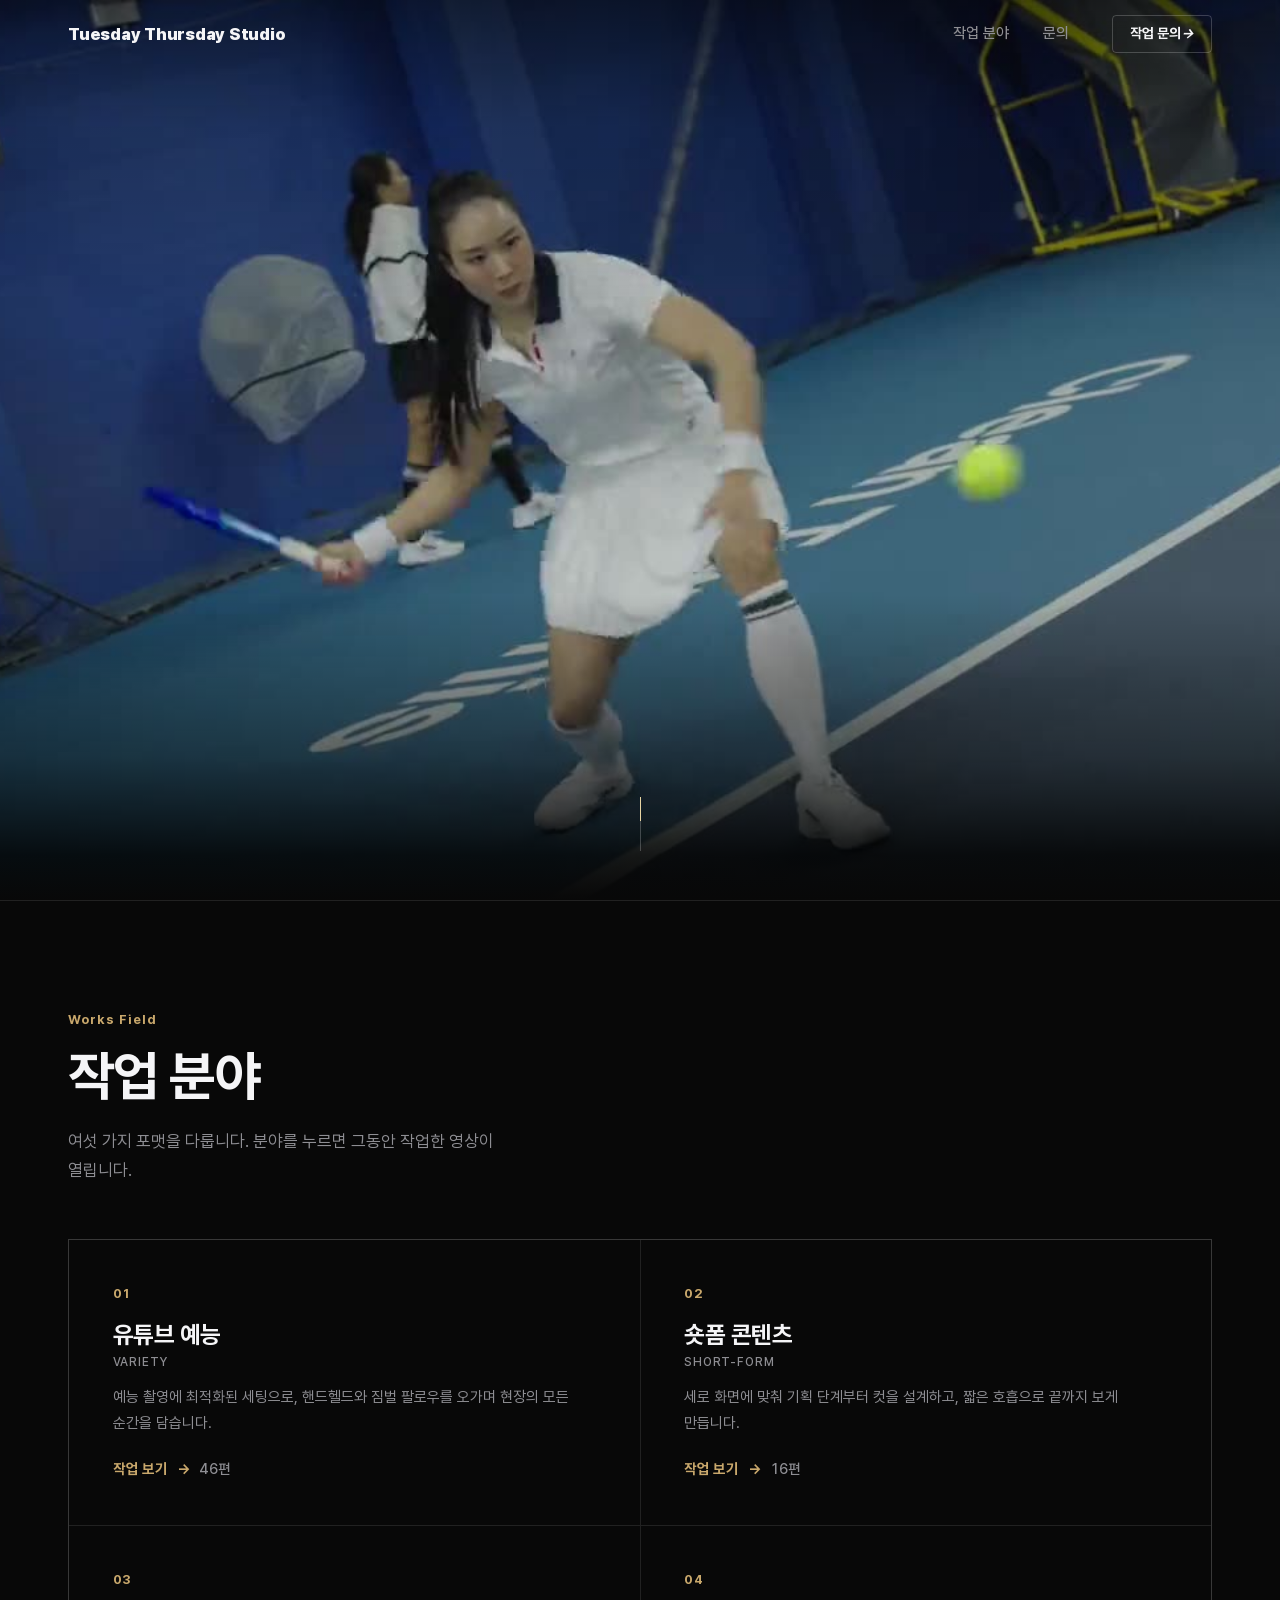
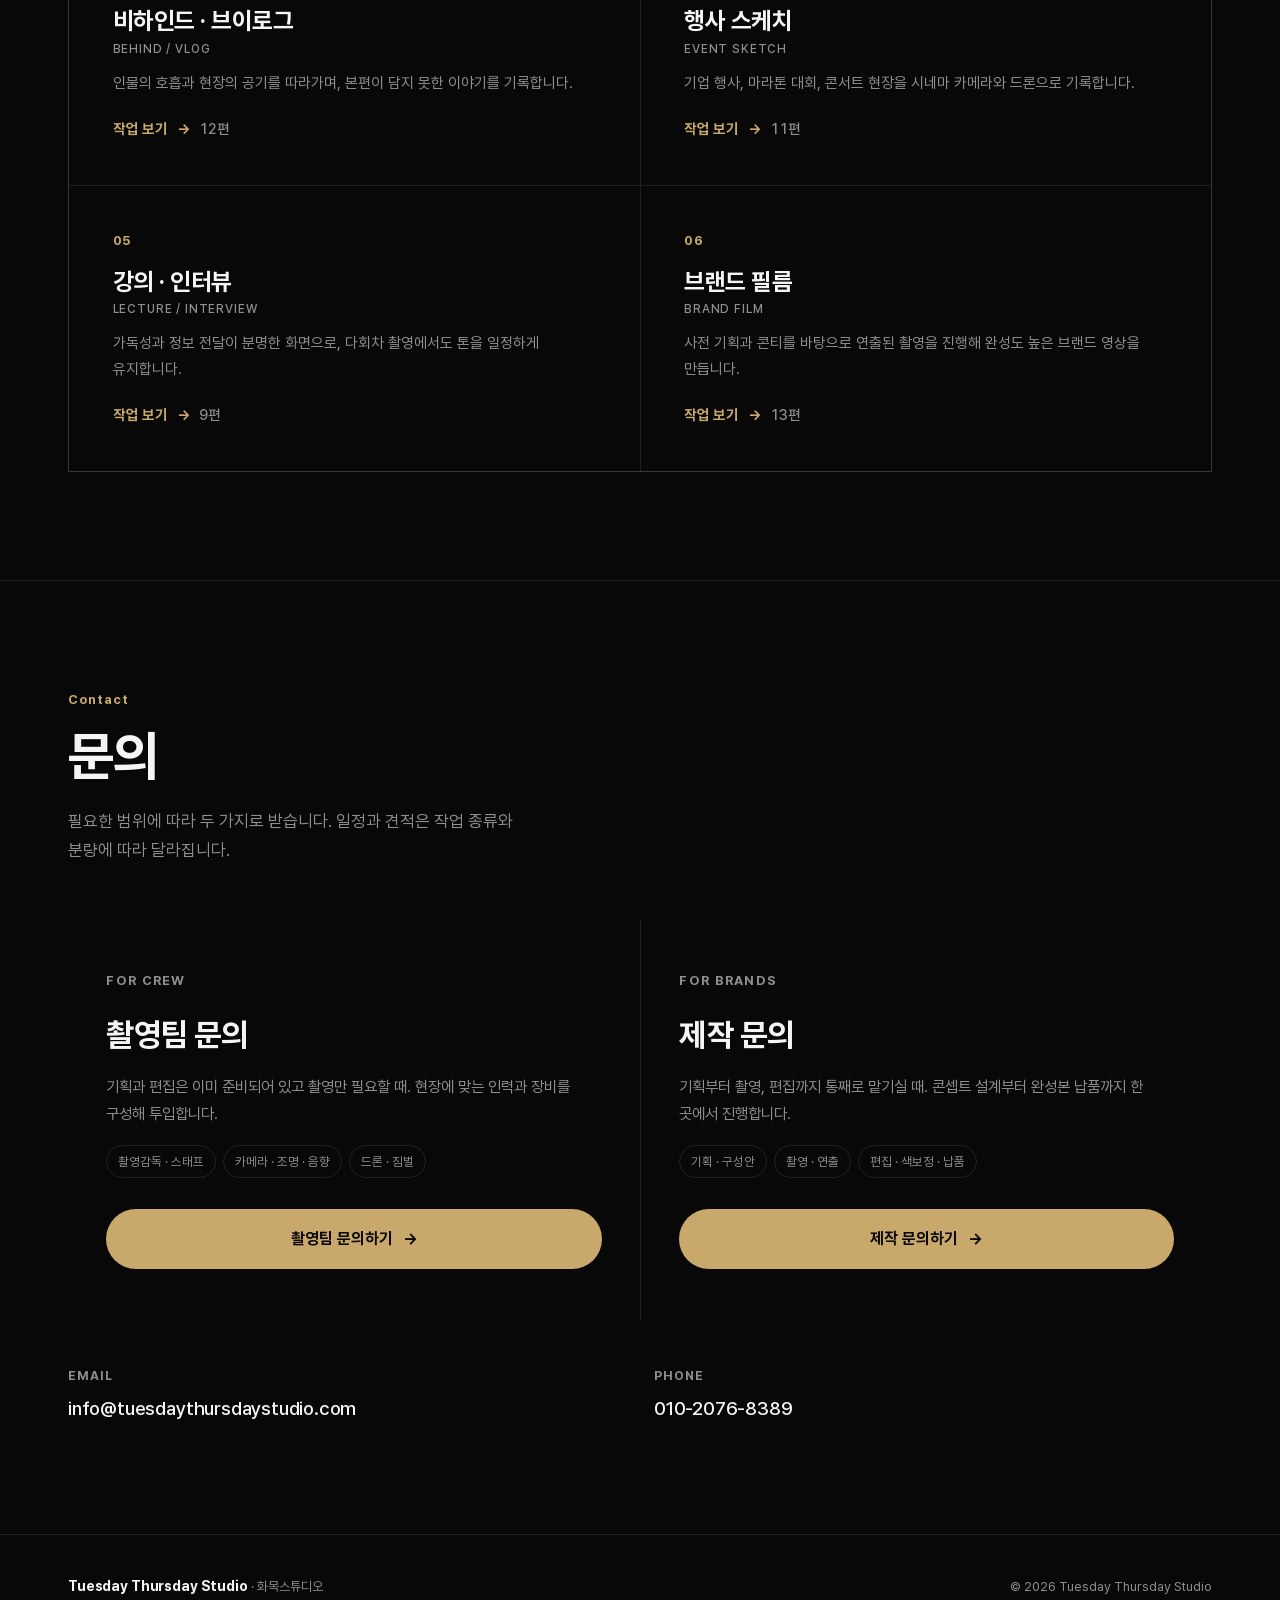
==== commit 04a11380: "Add files via upload" ====
--- a/index.html
+++ b/index.html
@@ -3,15 +3,34 @@
 <head>
 <meta charset="utf-8">
 <meta name="viewport" content="width=device-width, initial-scale=1, viewport-fit=cover">
-<title>화목스튜디오 | Tuesday Thursday Studio</title>
-<meta name="description" content="예능, 행사 스케치, 브랜드 필름까지. 기획부터 촬영, 편집까지 맡아 제작하는 영상 제작사 화목스튜디오입니다.">
+<!-- 검색에는 영문 이름이 먼저 걸리도록 모든 제목을 Tuesday Thursday Studio로 시작한다.
+     한글 이름은 뒤에 남겨, '화목스튜디오'로 찾는 사람도 그대로 들어올 수 있게 둔다. -->
+<title>Tuesday Thursday Studio | 화목스튜디오 영상 제작</title>
+<meta name="description" content="Tuesday Thursday Studio(화목스튜디오) — 예능, 행사 스케치, 브랜드 필름까지. 기획부터 촬영, 편집까지 맡아 제작하는 영상 제작사입니다.">
 <link rel="canonical" href="https://tuesdaythursdaystudio.com/">
 <meta property="og:type" content="website">
 <meta property="og:url" content="https://tuesdaythursdaystudio.com/">
-<meta property="og:title" content="화목스튜디오 | Tuesday Thursday Studio">
+<meta property="og:site_name" content="Tuesday Thursday Studio">
+<meta property="og:title" content="Tuesday Thursday Studio | 화목스튜디오">
 <meta property="og:description" content="예능, 행사 스케치, 브랜드 필름까지. 기획부터 촬영, 편집까지 맡아 제작합니다.">
 <meta property="og:image" content="/assets/s1_studio.jpg">
 <link rel="icon" href="/TTS logo.png">
+
+<!-- 검색엔진에 '이 사이트의 정식 이름은 영문, 화목스튜디오는 같은 곳의 다른 이름'이라고 알린다.
+     이게 있으면 검색 결과 제목이 한글로 바뀌는 일이 줄어든다. -->
+<script type="application/ld+json">
+{
+  "@context": "https://schema.org",
+  "@type": "Organization",
+  "name": "Tuesday Thursday Studio",
+  "alternateName": ["화목스튜디오", "TTS"],
+  "url": "https://tuesdaythursdaystudio.com/",
+  "logo": "https://tuesdaythursdaystudio.com/TTS%20logo.png",
+  "email": "info@tuesdaythursdaystudio.com",
+  "description": "영상 제작사 — 예능, 숏폼, 비하인드, 행사 스케치, 강의·인터뷰, 브랜드 필름",
+  "address": { "@type": "PostalAddress", "addressCountry": "KR" }
+}
+</script>
 
 <style>
 /* ══════════════════════════════════════════════════════════
@@ -92,7 +111,12 @@
   display:flex;align-items:center;gap:28px;
   height:68px;max-width:var(--wrap);margin:0 auto;padding-inline:var(--gut);
 }
-.hd__logo{display:flex;align-items:center;font-weight:900;letter-spacing:-.02em;font-size:17px}
+/* 영문 이름은 한글보다 글자 수가 많다. 굵기를 한 단계 낮추고 자간을 조여
+   헤더 높이 안에서 한 줄로 떨어지게 한다. */
+.hd__logo{
+  display:flex;align-items:center;white-space:nowrap;
+  font-weight:800;letter-spacing:-.015em;font-size:16.5px;
+}
 .hd__nav{display:flex;gap:4px;margin-left:auto}
 .hd__nav a{
   padding:9px 15px;border-radius:4px;font-size:15px;font-weight:500;color:var(--ink-soft);
@@ -351,7 +375,7 @@
 <!-- ═══ 헤더 ═══ -->
 <header class="hd" id="hd">
   <div class="hd__in">
-    <a class="hd__logo" href="#top">화목스튜디오</a>
+    <a class="hd__logo" href="#top">Tuesday Thursday Studio</a>
     <button class="hd__burger" id="burger" aria-label="메뉴 열기" aria-expanded="false">
       <span></span><span></span>
     </button>
@@ -377,7 +401,7 @@
   </div>
   <div class="hero__scrim"></div>
 
-  <h1 class="sr">화목스튜디오 — Tuesday Thursday Studio</h1>
+  <h1 class="sr">Tuesday Thursday Studio — 화목스튜디오 영상 제작</h1>
   <a class="hero__cue" href="#field" aria-label="작업 분야로 이동"><span></span></a>
 </section>
 
@@ -504,8 +528,8 @@
 
 <footer class="ft">
   <div class="wrap ft__in">
-    <div><b>화목스튜디오</b> · TUESDAY THURSDAY STUDIO</div>
-    <div>© 2026 화목스튜디오</div>
+    <div><b>Tuesday Thursday Studio</b> · 화목스튜디오</div>
+    <div>© 2026 Tuesday Thursday Studio</div>
   </div>
 </footer>
 
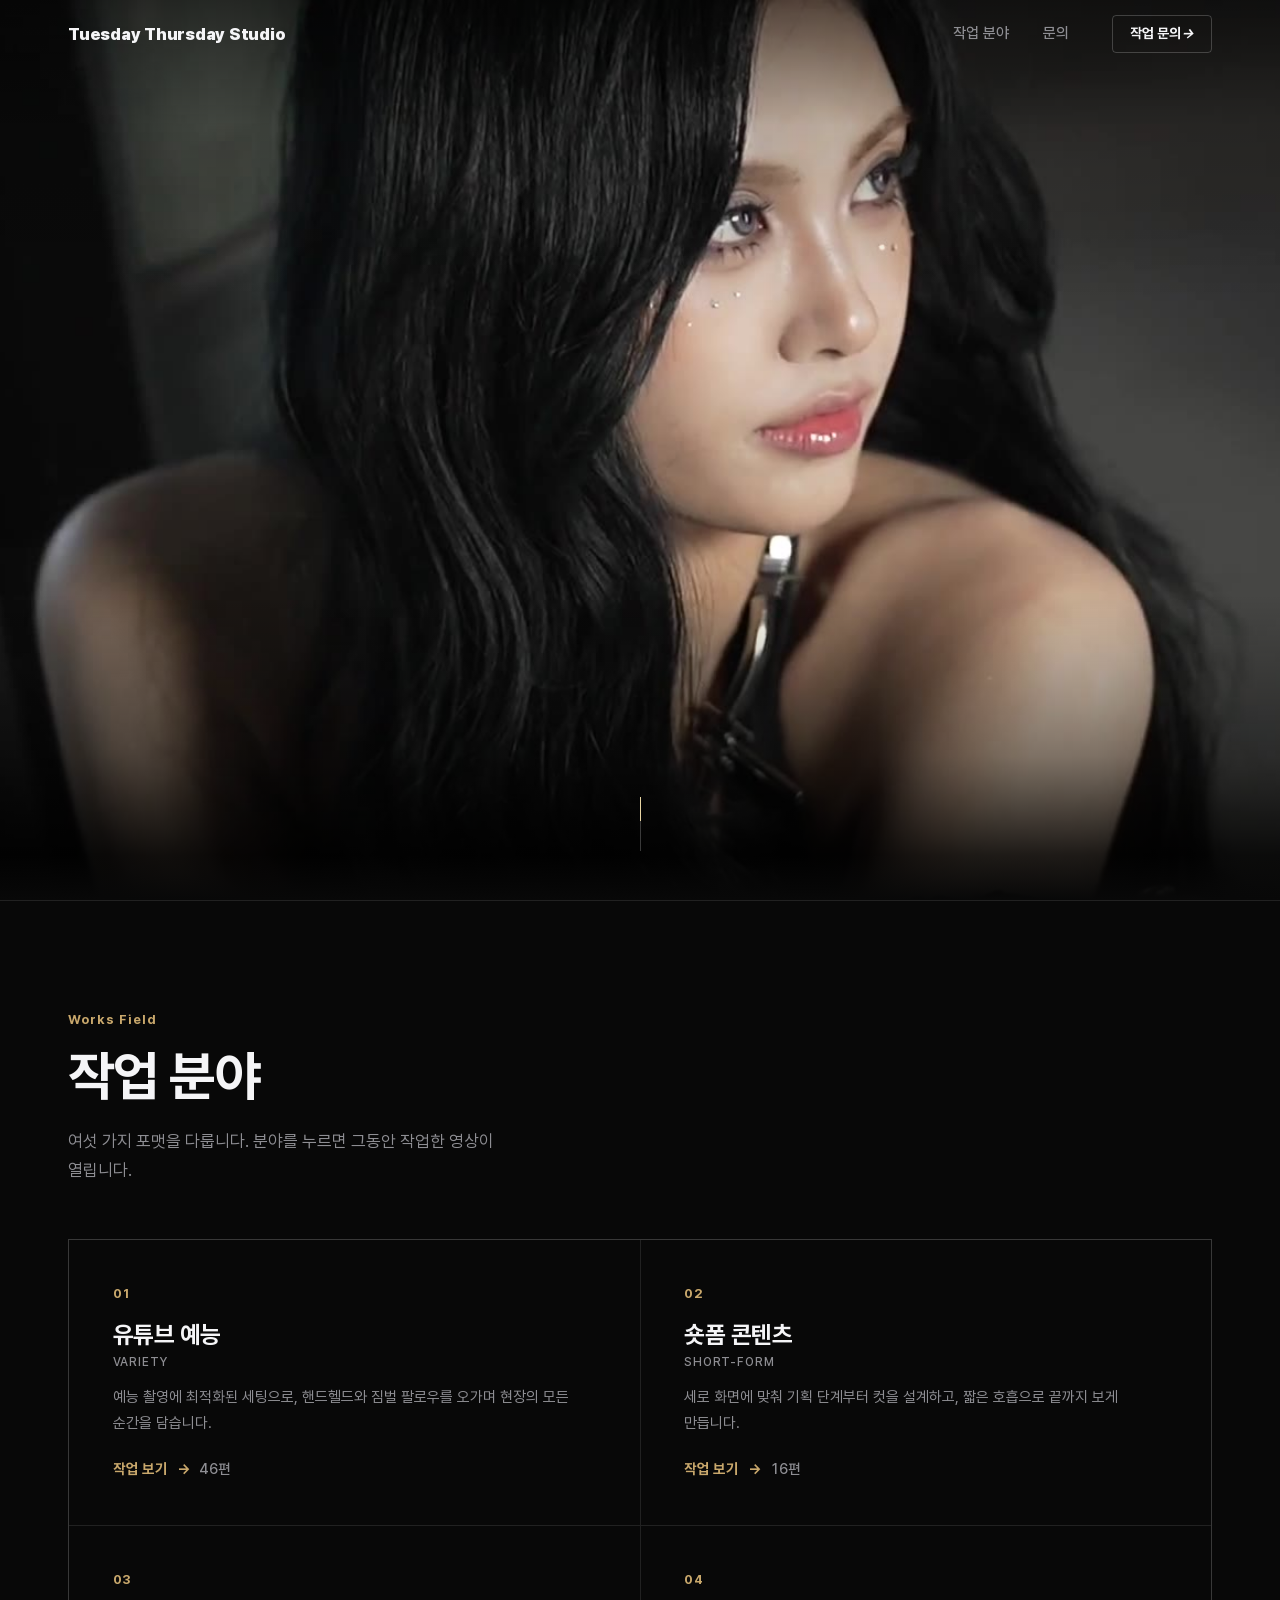
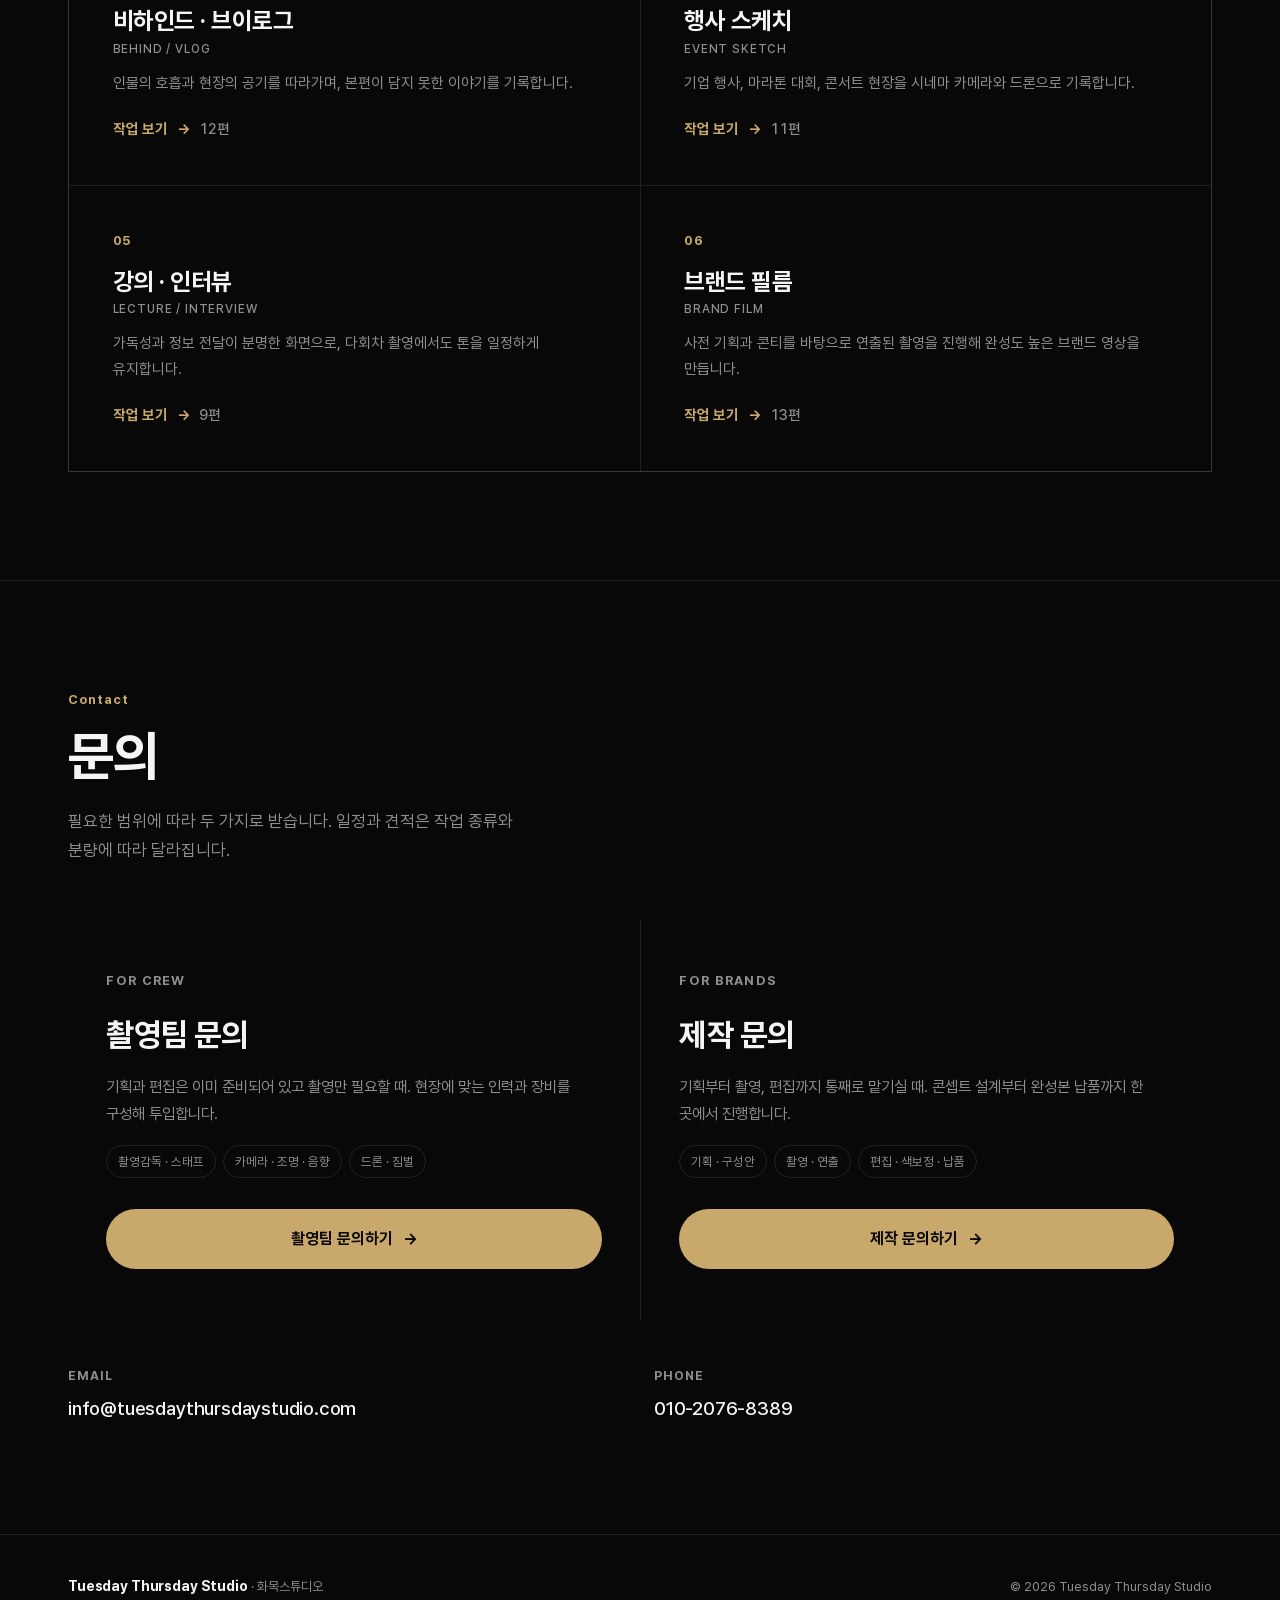
==== commit 9278a120: "Add files via upload" ====
--- a/index.html
+++ b/index.html
@@ -8,6 +8,8 @@
 <title>Tuesday Thursday Studio | 화목스튜디오 영상 제작</title>
 <meta name="description" content="Tuesday Thursday Studio(화목스튜디오) — 예능, 행사 스케치, 브랜드 필름까지. 기획부터 촬영, 편집까지 맡아 제작하는 영상 제작사입니다.">
 <link rel="canonical" href="https://tuesdaythursdaystudio.com/">
+<!-- 네이버 서치어드바이저 소유확인. 지우면 등록이 풀리므로 손대지 말 것. -->
+<meta name="naver-site-verification" content="8fb175c015b43d8a3a56067131782c5965f3e692" />
 <meta property="og:type" content="website">
 <meta property="og:url" content="https://tuesdaythursdaystudio.com/">
 <meta property="og:site_name" content="Tuesday Thursday Studio">
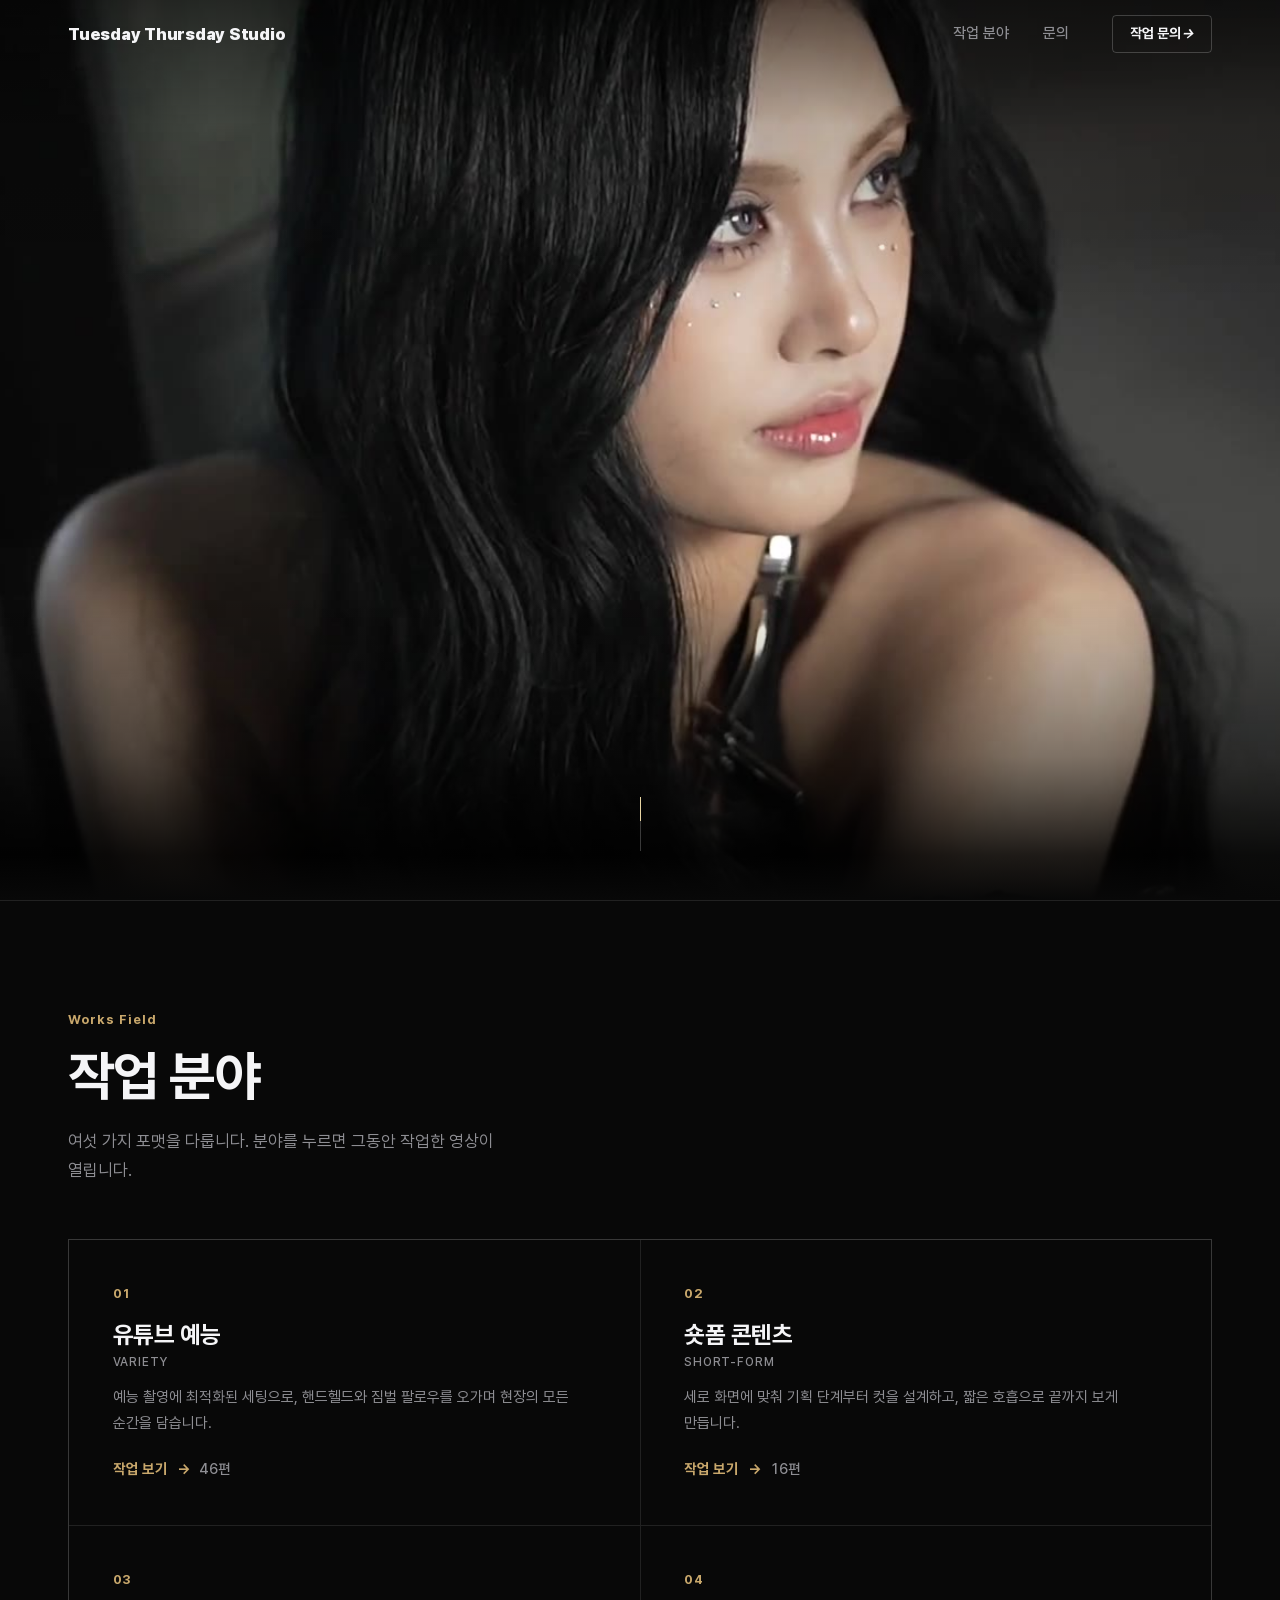
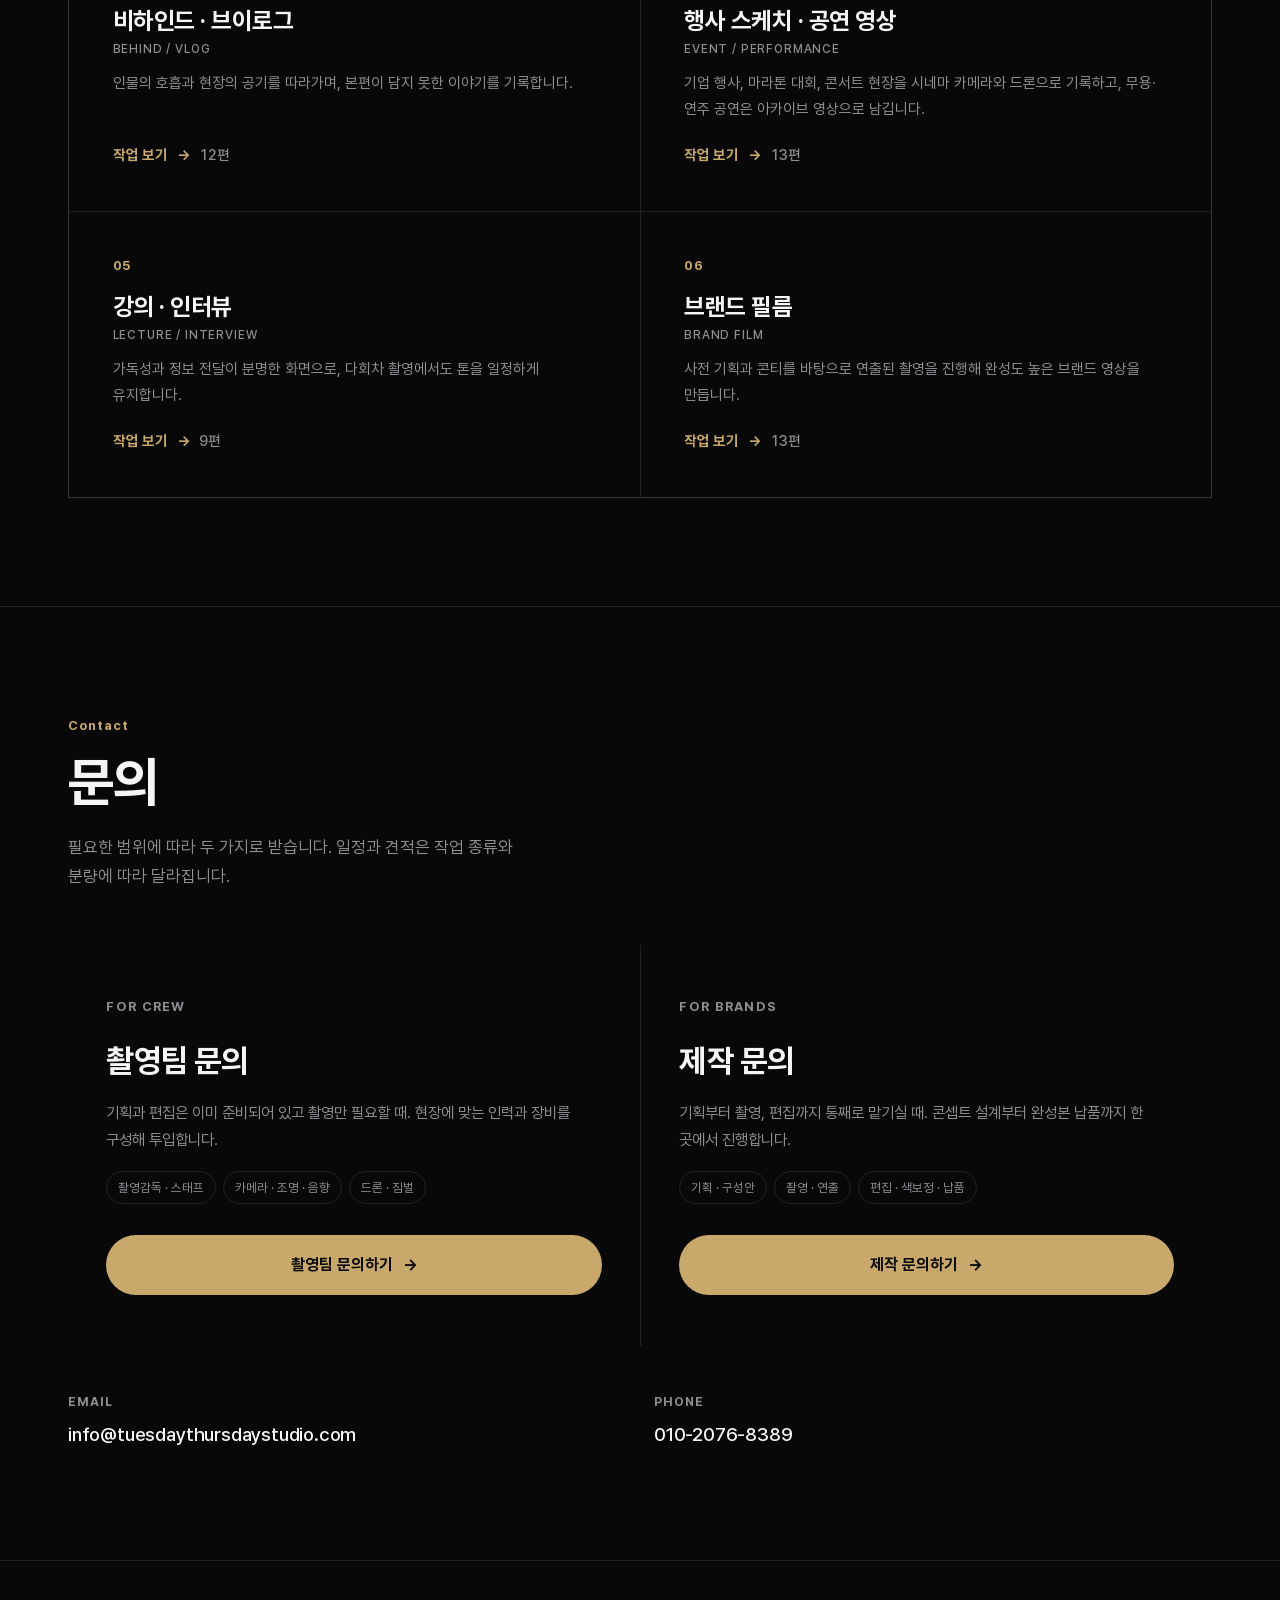
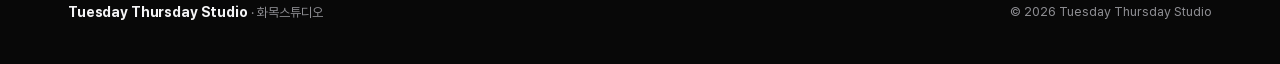
==== commit 65a0d04d: "Add files via upload" ====
--- a/index.html
+++ b/index.html
@@ -440,8 +440,8 @@
 
       <button class="field__item" type="button" data-key="event" aria-expanded="false" aria-controls="fpanel" data-rv data-rv-d="1">
         <span class="field__n">04</span>
-        <span class="field__h" role="heading" aria-level="3">행사 스케치<span class="field__en">EVENT SKETCH</span></span>
-        <span class="field__p">기업 행사, 마라톤 대회, 콘서트 현장을 시네마 카메라와 드론으로 기록합니다.</span>
+        <span class="field__h" role="heading" aria-level="3">행사 스케치 · 공연 영상<span class="field__en">EVENT / PERFORMANCE</span></span>
+        <span class="field__p">기업 행사, 마라톤 대회, 콘서트 현장을 시네마 카메라와 드론으로 기록하고, 무용·연주 공연은 아카이브 영상으로 남깁니다.</span>
         <span class="field__more">작업 보기 <i>→</i><b class="field__cnt" data-cnt="event"></b></span>
       </button>
 
@@ -615,7 +615,7 @@
     variety:{ label:'유튜브 예능',       types:['유튜브 예능'] },
     short:  { label:'숏폼 콘텐츠',        types:['숏폼'] },
     behind: { label:'비하인드 · 브이로그', types:['비하인드 영상'] },
-    event:  { label:'행사 스케치',        types:['행사 스케치'] },
+    event:  { label:'행사 스케치 · 공연 영상', types:['행사 스케치','공연 영상'] },
     lecture:{ label:'강의 · 인터뷰',      types:['강의 및 인터뷰'] },
     brand:  { label:'브랜드 필름',        types:['패션필름','홍보영상','뮤직비디오'] }
   };
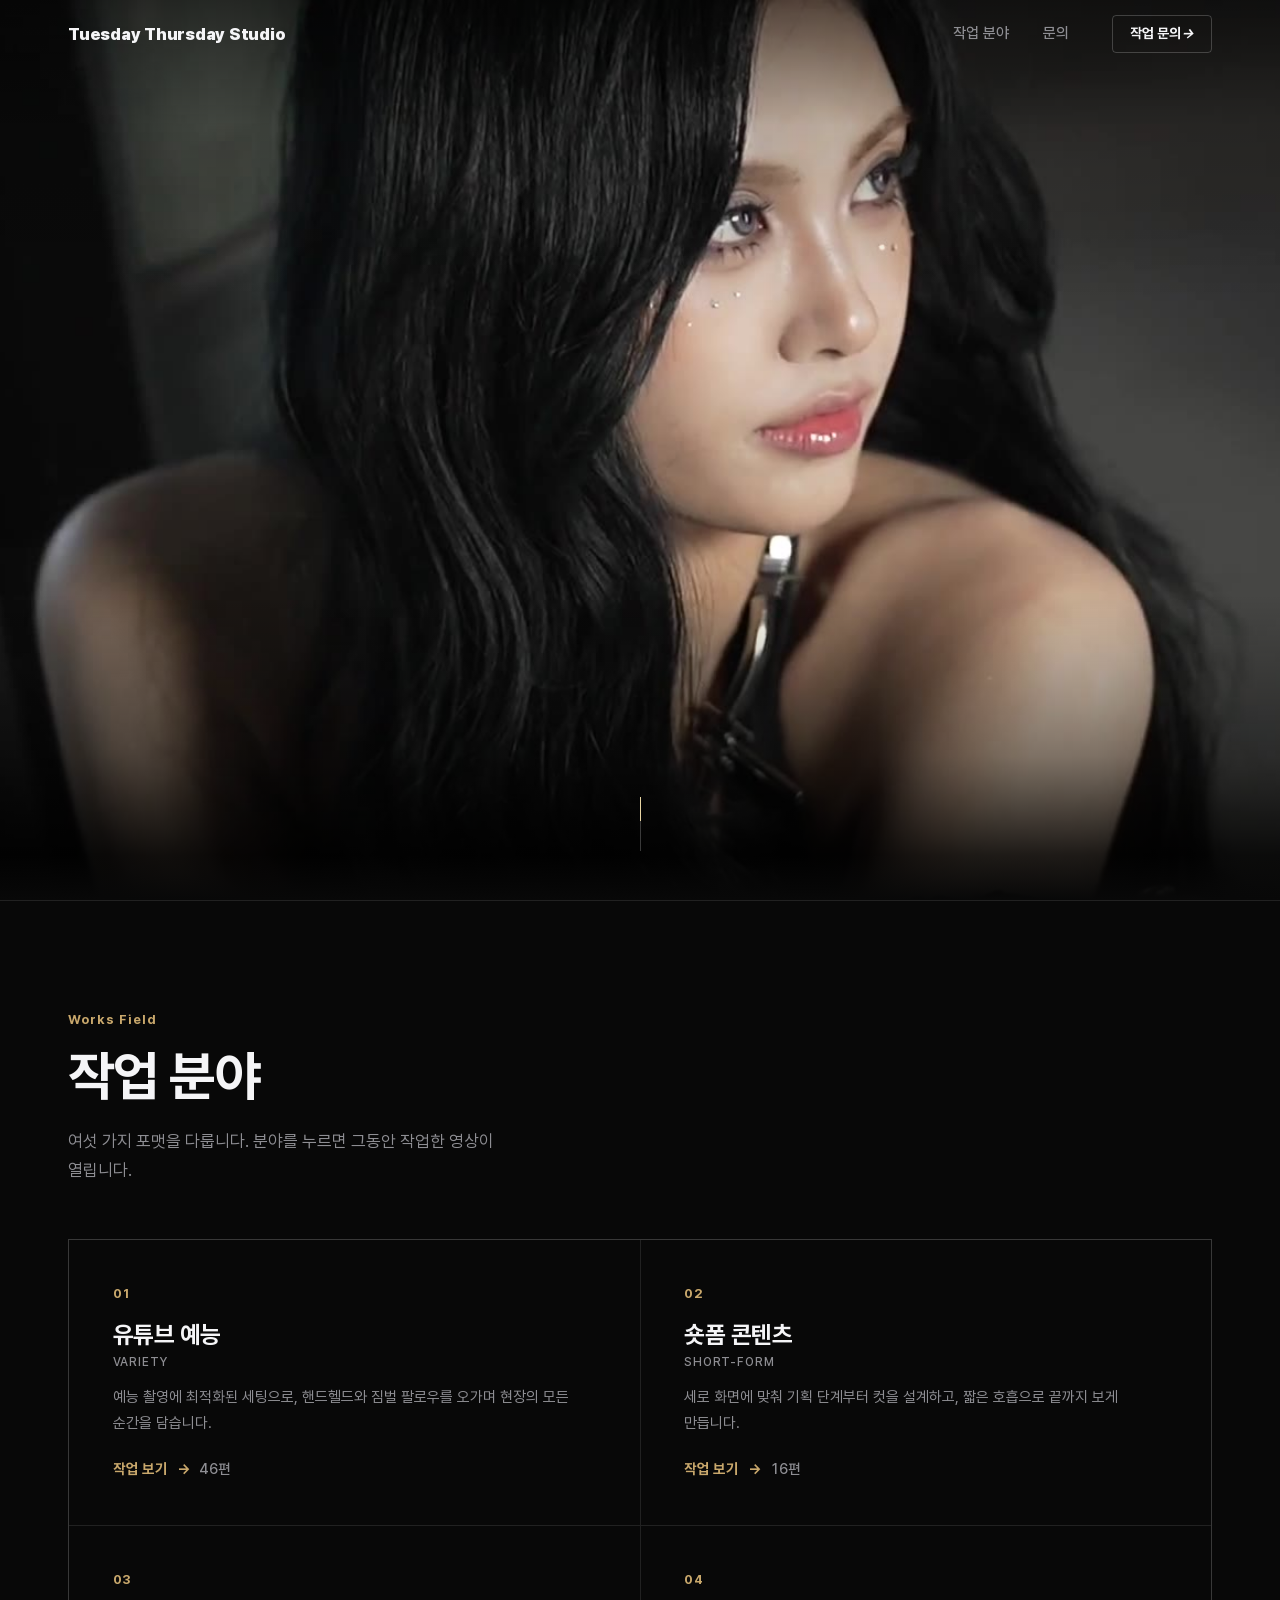
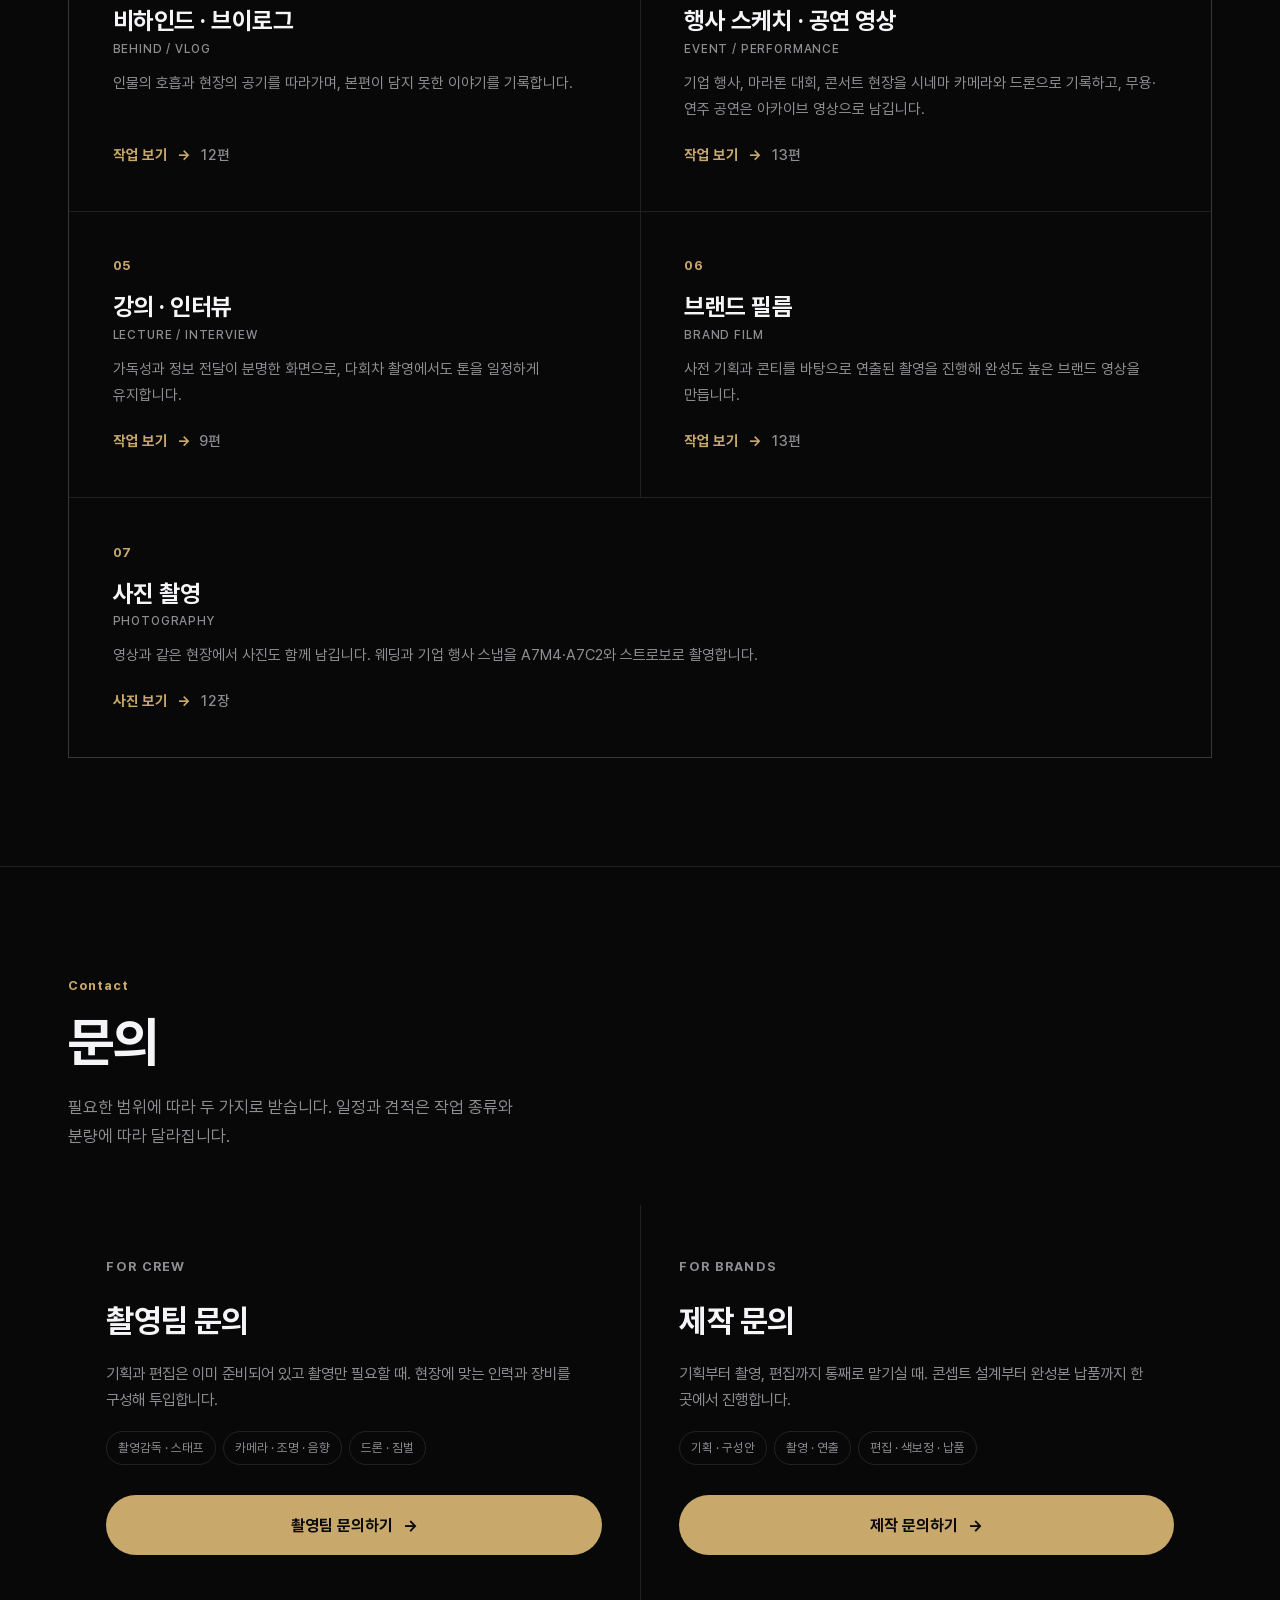
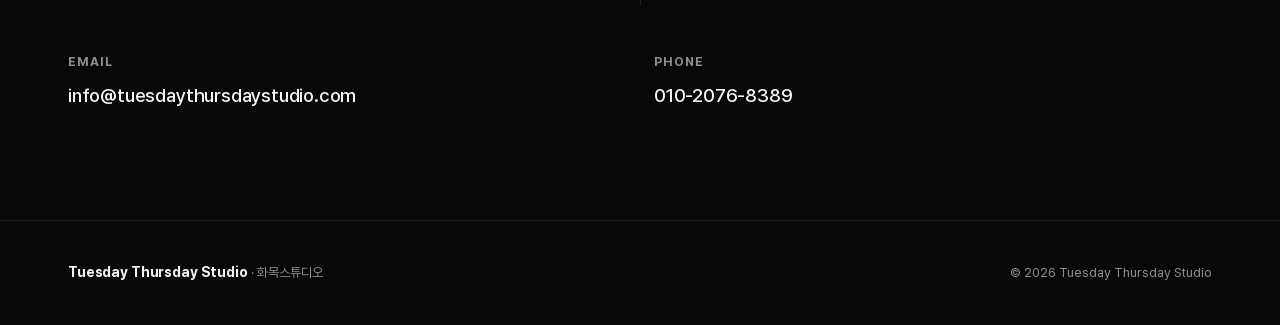
==== commit 79646189: "Add files via upload" ====
--- a/index.html
+++ b/index.html
@@ -215,6 +215,8 @@
 .field__cnt{
   font-weight:500;color:var(--ink-soft);font-variant-numeric:tabular-nums;
 }
+/* 카드가 7개라 2열 격자에 한 칸이 빈다. 마지막 카드를 한 줄 전체로 깔아 메운다. */
+.field__item--wide{grid-column:1 / -1}
 
 /* 열리는 패널 */
 .fpanel{
@@ -269,6 +271,59 @@
 .card__meta i{font-style:normal;color:var(--gold)}
 .card__meta em{font-style:normal;opacity:.3}
 .fpanel__msg{margin:22px 0 0;color:var(--ink-soft);font-size:15px}
+
+/* ══ 사진 그리드 ══
+   사진은 가로·세로가 섞여 있다. 잘라내면 인물 머리가 날아가므로
+   CSS 다단으로 원본 비율 그대로 쌓는다(메이슨리). */
+.pgrid{
+  margin-top:clamp(22px,3vh,32px);
+  column-count:3;column-gap:clamp(12px,1.4vw,18px);
+}
+.pgrid[hidden]{display:none}
+.pshot{
+  display:block;width:100%;margin:0 0 clamp(12px,1.4vw,18px);
+  break-inside:avoid;position:relative;
+  border:1px solid var(--line);border-radius:4px;overflow:hidden;
+  background:var(--surface-2);cursor:zoom-in;
+}
+.pshot img{width:100%;height:auto;display:block;transition:transform .5s var(--ease)}
+.pshot:hover img{transform:scale(1.03)}
+.pshot figcaption{
+  position:absolute;left:0;right:0;bottom:0;
+  padding:26px 12px 10px;font-size:12.5px;color:#fff;
+  background:linear-gradient(180deg,transparent,rgba(0,0,0,.78));
+  opacity:0;transition:opacity .3s var(--ease);
+}
+.pshot:hover figcaption,.pshot:focus-visible figcaption{opacity:1}
+
+/* ══ 라이트박스 ══ */
+.lb{
+  position:fixed;inset:0;z-index:200;display:grid;place-items:center;
+  background:rgba(5,5,5,.94);backdrop-filter:blur(6px);
+  opacity:0;pointer-events:none;transition:opacity .28s var(--ease);
+}
+.lb.is-on{opacity:1;pointer-events:auto}
+.lb__img{
+  max-width:min(94vw,1500px);max-height:84vh;width:auto;height:auto;
+  border-radius:4px;box-shadow:0 30px 80px rgba(0,0,0,.6);
+}
+.lb__bar{
+  position:absolute;left:0;right:0;bottom:clamp(14px,3vh,28px);
+  display:flex;align-items:center;justify-content:center;gap:16px;
+  font-size:13px;color:var(--ink-soft);
+}
+.lb__bar b{color:var(--ink);font-weight:600}
+.lb__x,.lb__nav{
+  position:absolute;display:grid;place-items:center;
+  width:46px;height:46px;border-radius:50%;
+  background:rgba(255,255,255,.08);border:1px solid rgba(255,255,255,.18);
+  color:#fff;font-size:17px;line-height:1;
+  transition:background-color .22s var(--ease);
+}
+.lb__x:hover,.lb__nav:hover{background:rgba(255,255,255,.18)}
+.lb__x{top:clamp(14px,3vh,26px);right:clamp(14px,3vw,26px);font-size:15px}
+.lb__nav--prev{left:clamp(10px,2vw,28px);top:50%;transform:translateY(-50%)}
+.lb__nav--next{right:clamp(10px,2vw,28px);top:50%;transform:translateY(-50%)}
 .fpanel__more{
   display:block;width:100%;margin-top:clamp(20px,3vh,30px);
   height:52px;border:1px solid var(--line);border-radius:4px;
@@ -363,11 +418,24 @@
   .hd__cta{display:none}
 
   .field__grid{grid-template-columns:1fr}
+  .field__item--wide{grid-column:auto}
+  .pgrid{column-count:2}
   /* 세로로 쌓이면 가운데 세로선이 의미가 없다. 가로선으로 바꾼다. */
   .cta2{grid-template-columns:1fr}
   .cta2__col{padding-inline:0}
   .cta2__col + .cta2__col{border-left:0;border-top:1px solid var(--line)}
   .fpanel__bar{flex-direction:column;align-items:flex-start;gap:14px}
+  /* 손가락으로는 설명이 안 보이니 캡션을 항상 띄운다 */
+  .pshot figcaption{opacity:1}
+  /* 좁은 화면에서는 화살표가 사진을 덮는다. 아래 캡션 줄 양 끝으로 내린다. */
+  .lb__nav{width:42px;height:42px;top:auto;transform:none;
+    bottom:clamp(10px,2.4vh,22px)}
+  .lb__nav--prev{left:clamp(14px,5vw,30px)}
+  .lb__nav--next{right:clamp(14px,5vw,30px)}
+  .lb__img{max-height:72vh}
+}
+@media (max-width:560px){
+  .pgrid{column-count:1}
 }
 </style>
 </head>
@@ -458,6 +526,13 @@
         <span class="field__p">사전 기획과 콘티를 바탕으로 연출된 촬영을 진행해 완성도 높은 브랜드 영상을 만듭니다.</span>
         <span class="field__more">작업 보기 <i>→</i><b class="field__cnt" data-cnt="brand"></b></span>
       </button>
+
+      <button class="field__item field__item--wide" type="button" data-key="photo" aria-expanded="false" aria-controls="fpanel" data-rv>
+        <span class="field__n">07</span>
+        <span class="field__h" role="heading" aria-level="3">사진 촬영<span class="field__en">PHOTOGRAPHY</span></span>
+        <span class="field__p">영상과 같은 현장에서 사진도 함께 남깁니다. 웨딩과 기업 행사 스냅을 A7M4·A7C2와 스트로보로 촬영합니다.</span>
+        <span class="field__more">사진 보기 <i>→</i><b class="field__cnt" data-cnt="photo"></b></span>
+      </button>
     </div>
 
     <!-- 카드를 누르면 여기에 해당 분야 작업이 들어찬다 -->
@@ -467,6 +542,7 @@
         <button class="fpanel__x" type="button" id="fpClose">닫기 ✕</button>
       </div>
       <div class="grid" id="fpGrid"></div>
+      <div class="pgrid" id="fpPhotos" hidden></div>
       <button class="fpanel__more" type="button" id="fpMore" hidden></button>
       <p class="fpanel__msg" id="fpMsg" hidden></p>
     </div>
@@ -528,6 +604,15 @@
 
 </main>
 
+<!-- ═══ 사진 라이트박스 ═══ -->
+<div class="lb" id="lb" role="dialog" aria-modal="true" aria-label="사진 크게 보기" hidden>
+  <img class="lb__img" id="lbImg" alt="">
+  <button class="lb__x" type="button" id="lbX" aria-label="닫기">✕</button>
+  <button class="lb__nav lb__nav--prev" type="button" id="lbPrev" aria-label="이전 사진">‹</button>
+  <button class="lb__nav lb__nav--next" type="button" id="lbNext" aria-label="다음 사진">›</button>
+  <div class="lb__bar"><span id="lbCap"></span></div>
+</div>
+
 <footer class="ft">
   <div class="wrap ft__in">
     <div><b>Tuesday Thursday Studio</b> · 화목스튜디오</div>
@@ -617,8 +702,27 @@
     behind: { label:'비하인드 · 브이로그', types:['비하인드 영상'] },
     event:  { label:'행사 스케치 · 공연 영상', types:['행사 스케치','공연 영상'] },
     lecture:{ label:'강의 · 인터뷰',      types:['강의 및 인터뷰'] },
-    brand:  { label:'브랜드 필름',        types:['패션필름','홍보영상','뮤직비디오'] }
+    brand:  { label:'브랜드 필름',        types:['패션필름','홍보영상','뮤직비디오'] },
+    /* 사진은 portfolio.json이 아니라 아래 PHOTOS 목록에서 바로 그린다.
+       사진을 추가하려면 assets/photo/ 에 pNN.jpg(큰 것)과 tNN.jpg(썸네일)을 올리고
+       PHOTOS에 한 줄 더하면 된다. w·h는 썸네일 크기로, 레이아웃이 흔들리지 않게 쓰인다. */
+    photo:  { label:'사진 촬영', photos:true }
   };
+
+  var PHOTOS=[
+    {n:'01', cat:'웨딩 스냅',        w:720, h:475},
+    {n:'02', cat:'웨딩 스냅',        w:720, h:479},
+    {n:'03', cat:'웨딩 스냅',        w:720, h:480},
+    {n:'04', cat:'웨딩 스냅',        w:720, h:480},
+    {n:'05', cat:'웨딩 스냅',        w:720, h:481},
+    {n:'06', cat:'웨딩 스냅',        w:720, h:480},
+    {n:'07', cat:'웨딩 스냅',        w:720, h:1080},
+    {n:'08', cat:'행사 촬영',        w:720, h:479},
+    {n:'09', cat:'행사 촬영',        w:720, h:480},
+    {n:'10', cat:'행사 촬영',        w:720, h:480},
+    {n:'11', cat:'행사 촬영',        w:720, h:480},
+    {n:'12', cat:'뮤직비디오 비하인드', w:720, h:481}
+  ];
 
   var PAGE=12;   // 한 번에 보여줄 편수. 46편짜리 분야를 통째로 쏟지 않는다.
 
@@ -626,11 +730,18 @@
       panel=document.getElementById('fpanel'),
       title=document.getElementById('fpTitle'),
       grid=document.getElementById('fpGrid'),
+      photos=document.getElementById('fpPhotos'),
       msg=document.getElementById('fpMsg'),
       more=document.getElementById('fpMore'),
       close=document.getElementById('fpClose');
 
   var items=[], open=null, ready=false, pending=null, cur=[], shown=0;
+
+  /* 사진 장수는 json을 기다릴 필요가 없다. 바로 찍어둔다. */
+  (function(){
+    var el=gridWrap.querySelector('[data-cnt="photo"]');
+    if(el) el.textContent=PHOTOS.length+'장';
+  })();
 
   fetch('assets/portfolio.json').then(function(r){ return r.json(); }).then(function(d){
     Object.keys(d).forEach(function(c){
@@ -647,21 +758,24 @@
   function esc(s){ return String(s).replace(/&/g,'&amp;').replace(/</g,'&lt;').replace(/"/g,'&quot;'); }
   function listFor(key){
     var t=FIELDS[key].types;
+    if(!t) return [];
     return items.filter(function(v){ return t.indexOf(v.type)>-1; });
   }
 
-  /* 카드마다 편수를 채운다 */
+  /* 카드마다 개수를 채운다. 사진 카드만 단위가 '장'. */
   function counts(){
     Object.keys(FIELDS).forEach(function(k){
       var el=gridWrap.querySelector('[data-cnt="'+k+'"]');
-      if(el) el.textContent=listFor(k).length+'편';
+      if(!el) return;
+      el.textContent=FIELDS[k].photos ? PHOTOS.length+'장' : listFor(k).length+'편';
     });
   }
 
   function fail(){
     panel.hidden=false;
     title.textContent='작업을 불러오지 못했습니다';
-    grid.innerHTML='';
+    grid.innerHTML=''; grid.hidden=false;
+    photos.hidden=true; photos.innerHTML='';
     more.hidden=true;
     msg.hidden=false;
     msg.textContent='잠시 후 새로고침해 주세요.';
@@ -691,8 +805,24 @@
     if(left>0) more.textContent='작업 '+Math.min(left,PAGE)+'편 더 보기  (남은 '+left+'편)';
   }
 
+  function showPhotos(f){
+    title.innerHTML=esc(f.label)+'<span>'+PHOTOS.length+'장</span>';
+    grid.innerHTML=''; grid.hidden=true;
+    more.hidden=true; msg.hidden=true;
+    photos.innerHTML=PHOTOS.map(function(p,i){
+      return '<figure class="pshot" data-i="'+i+'" tabindex="0" role="button" aria-label="'+esc(p.cat)+' 사진 크게 보기">'
+        +'<img loading="lazy" width="'+p.w+'" height="'+p.h+'" '
+        +'src="assets/photo/t'+p.n+'.jpg" alt="'+esc(p.cat)+'">'
+        +'<figcaption>'+esc(p.cat)+'</figcaption></figure>';
+    }).join('');
+    photos.hidden=false;
+    panel.hidden=false;
+  }
+
   function show(key){
     var f=FIELDS[key];
+    if(f.photos){ showPhotos(f); return; }
+    photos.hidden=true; photos.innerHTML=''; grid.hidden=false;
     cur=listFor(key);
     shown=0;
     title.innerHTML=esc(f.label)+'<span>'+cur.length+'편</span>';
@@ -716,7 +846,8 @@
       b.setAttribute('aria-expanded', b.dataset.key===key);
     });
     if(!key){ panel.hidden=true; return; }
-    if(!ready){ pending=key; return; }
+    /* 사진은 portfolio.json과 무관하므로 로딩을 기다리지 않는다 */
+    if(!ready && !FIELDS[key].photos){ pending=key; return; }
     show(key);
   }
 
@@ -744,12 +875,83 @@
   });
 
   document.addEventListener('keydown',function(e){
-    if(e.key==='Escape' && open){
+    if(e.key==='Escape' && open && !lbOpen()){
       var b=gridWrap.querySelector('[data-key="'+open+'"]');
       setOpen(null);
       if(b) b.focus();
     }
   });
+
+  /* ══ 사진 라이트박스 ══
+     썸네일을 누르면 큰 사진(assets/photo/pNN.jpg)을 띄운다.
+     ←/→ 키와 좌우 스와이프로 넘기고, Esc나 배경 클릭으로 닫는다. */
+  var lb=document.getElementById('lb'),
+      lbImg=document.getElementById('lbImg'),
+      lbCap=document.getElementById('lbCap'),
+      at=-1, lastFocus=null;
+
+  function lbOpen(){ return lb.classList.contains('is-on'); }
+
+  function lbShow(i){
+    if(i<0) i=PHOTOS.length-1;
+    if(i>=PHOTOS.length) i=0;
+    at=i;
+    var p=PHOTOS[i];
+    lbImg.src='assets/photo/p'+p.n+'.jpg';
+    lbImg.alt=p.cat;
+    lbCap.innerHTML='<b>'+esc(p.cat)+'</b> &nbsp;·&nbsp; '+(i+1)+' / '+PHOTOS.length;
+    // 다음 사진을 미리 받아두면 넘길 때 멈칫하지 않는다
+    var nx=PHOTOS[(i+1)%PHOTOS.length];
+    new Image().src='assets/photo/p'+nx.n+'.jpg';
+  }
+
+  function lbTo(i){
+    lastFocus=document.activeElement;
+    lb.hidden=false;
+    requestAnimationFrame(function(){ lb.classList.add('is-on'); });
+    document.body.style.overflow='hidden';
+    lbShow(i);
+    document.getElementById('lbX').focus();
+  }
+
+  function lbClose(){
+    lb.classList.remove('is-on');
+    document.body.style.overflow='';
+    setTimeout(function(){ lb.hidden=true; lbImg.removeAttribute('src'); },300);
+    if(lastFocus && lastFocus.focus) lastFocus.focus();
+  }
+
+  photos.addEventListener('click',function(e){
+    var f=e.target.closest('.pshot'); if(!f) return;
+    lbTo(+f.dataset.i);
+  });
+  photos.addEventListener('keydown',function(e){
+    var f=e.target.closest('.pshot'); if(!f) return;
+    if(e.key==='Enter'||e.key===' '){ e.preventDefault(); lbTo(+f.dataset.i); }
+  });
+
+  document.getElementById('lbX').addEventListener('click', lbClose);
+  document.getElementById('lbPrev').addEventListener('click', function(){ lbShow(at-1); });
+  document.getElementById('lbNext').addEventListener('click', function(){ lbShow(at+1); });
+  // 사진이나 버튼이 아닌 빈 배경을 누르면 닫는다
+  lb.addEventListener('click',function(e){ if(e.target===lb) lbClose(); });
+
+  document.addEventListener('keydown',function(e){
+    if(!lbOpen()) return;
+    if(e.key==='Escape'){ lbClose(); }
+    else if(e.key==='ArrowLeft'){ lbShow(at-1); }
+    else if(e.key==='ArrowRight'){ lbShow(at+1); }
+  });
+
+  // 폰에서 좌우로 밀어 넘기기
+  var sx=0, sy=0;
+  lb.addEventListener('touchstart',function(e){
+    sx=e.changedTouches[0].clientX; sy=e.changedTouches[0].clientY;
+  },{passive:true});
+  lb.addEventListener('touchend',function(e){
+    var dx=e.changedTouches[0].clientX-sx, dy=e.changedTouches[0].clientY-sy;
+    if(Math.abs(dx)>50 && Math.abs(dx)>Math.abs(dy)) lbShow(dx<0 ? at+1 : at-1);
+  },{passive:true});
 })();
 </script>
 </body>
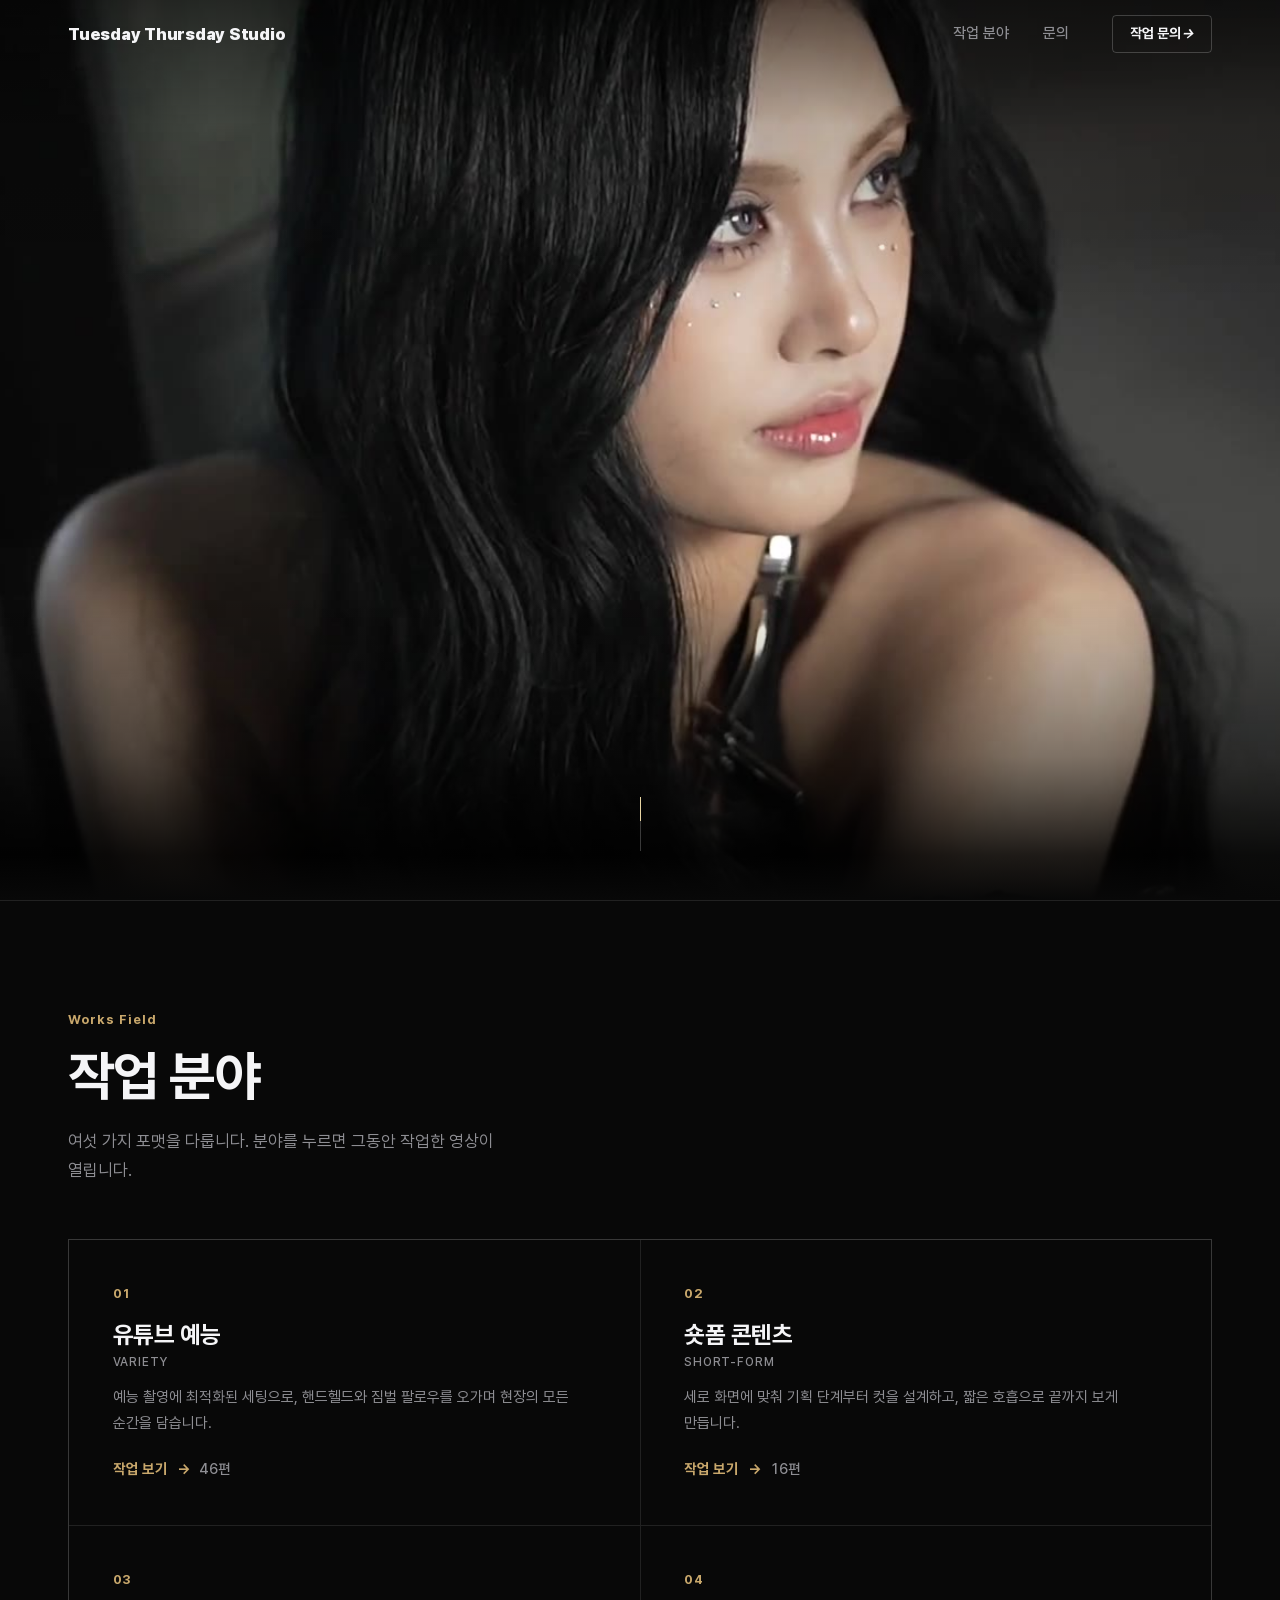
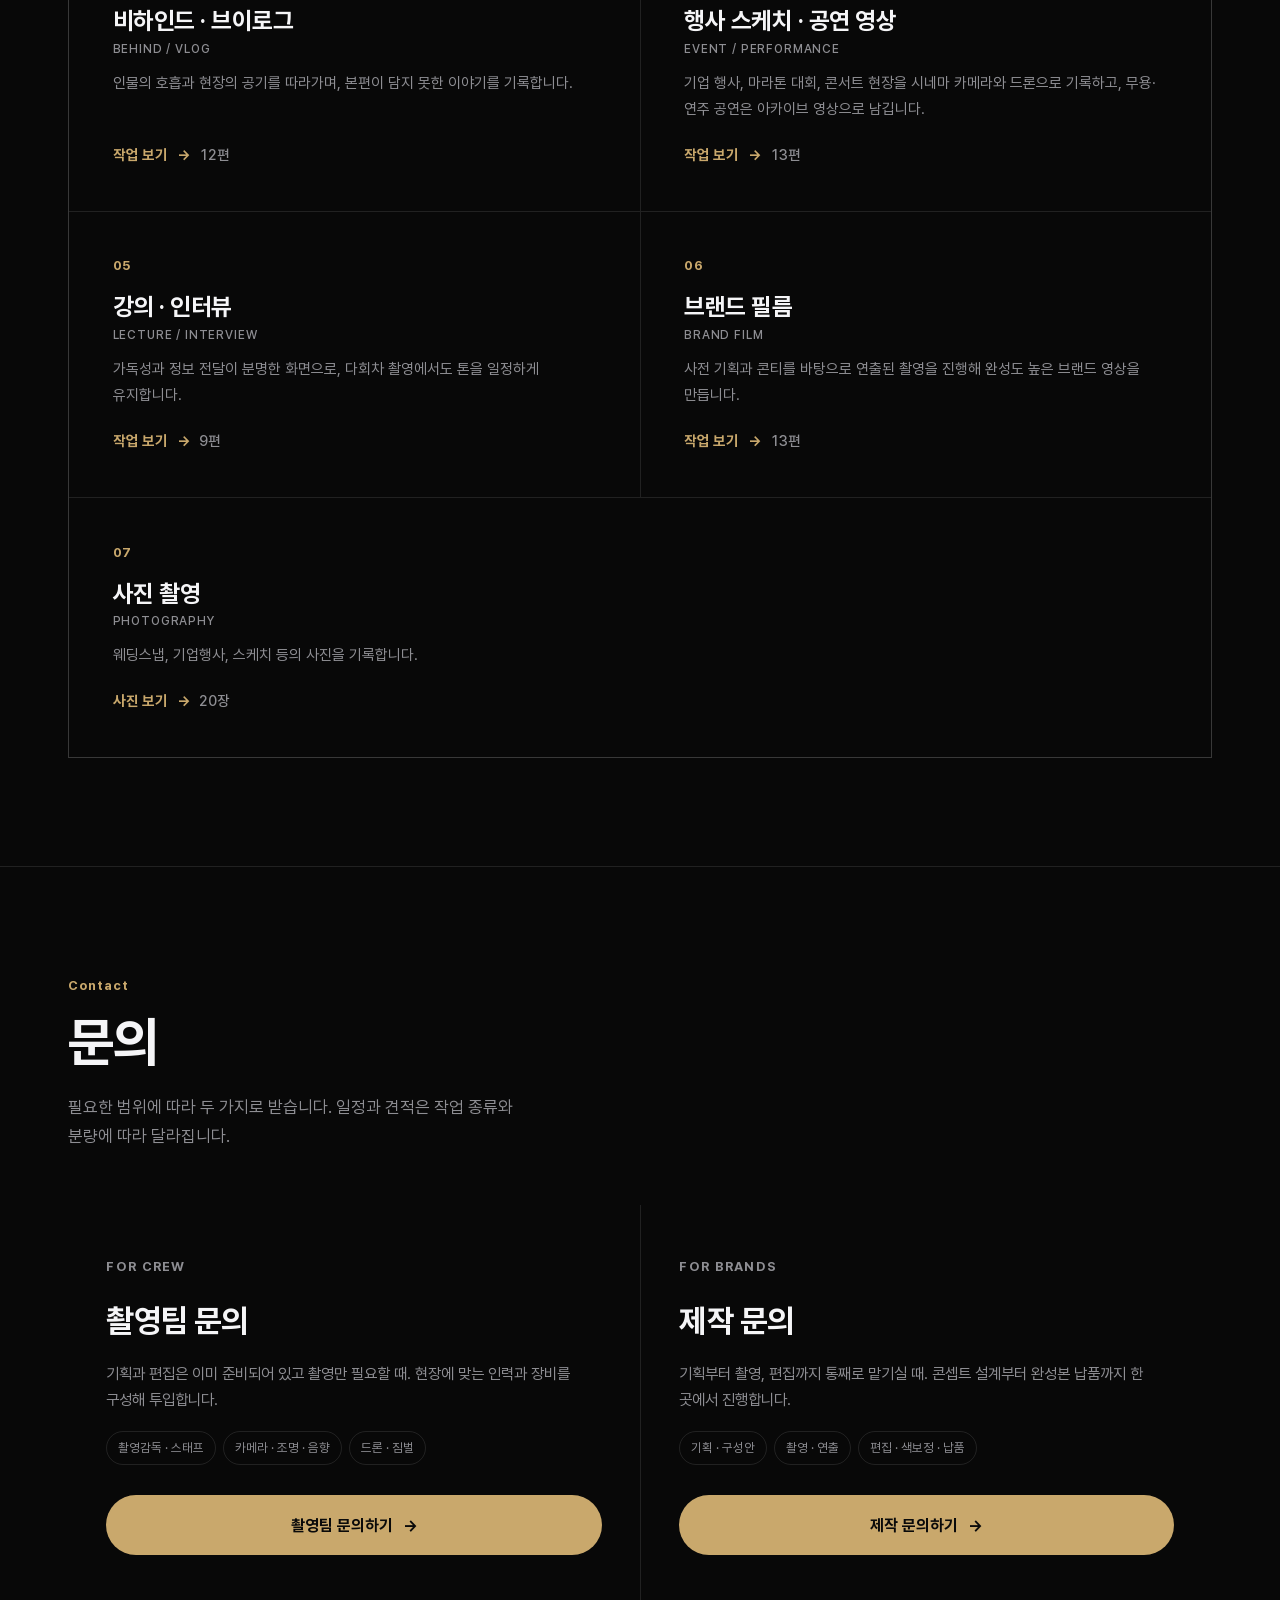
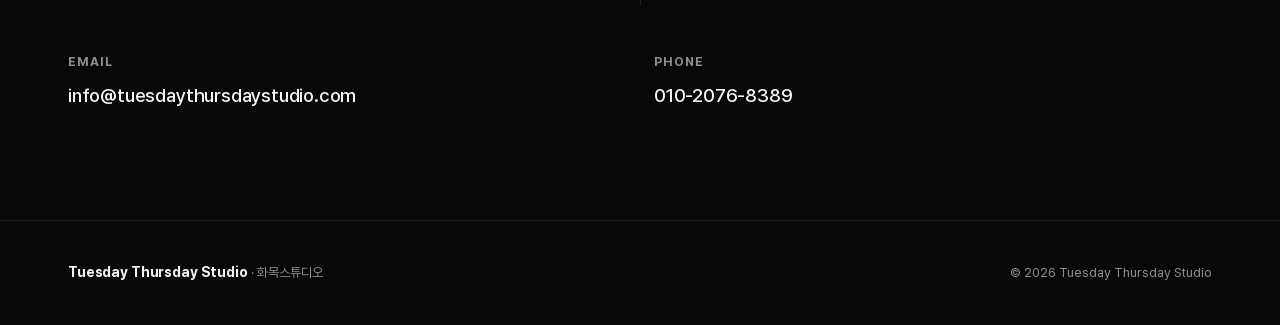
==== commit 6d3545c9: "Add files via upload" ====
--- a/index.html
+++ b/index.html
@@ -530,7 +530,7 @@
       <button class="field__item field__item--wide" type="button" data-key="photo" aria-expanded="false" aria-controls="fpanel" data-rv>
         <span class="field__n">07</span>
         <span class="field__h" role="heading" aria-level="3">사진 촬영<span class="field__en">PHOTOGRAPHY</span></span>
-        <span class="field__p">영상과 같은 현장에서 사진도 함께 남깁니다. 웨딩과 기업 행사 스냅을 A7M4·A7C2와 스트로보로 촬영합니다.</span>
+        <span class="field__p">웨딩스냅, 기업행사, 스케치 등의 사진을 기록합니다.</span>
         <span class="field__more">사진 보기 <i>→</i><b class="field__cnt" data-cnt="photo"></b></span>
       </button>
     </div>
@@ -721,7 +721,15 @@
     {n:'09', cat:'행사 촬영',        w:720, h:480},
     {n:'10', cat:'행사 촬영',        w:720, h:480},
     {n:'11', cat:'행사 촬영',        w:720, h:480},
-    {n:'12', cat:'뮤직비디오 비하인드', w:720, h:481}
+    {n:'12', cat:'뮤직비디오 비하인드', w:720, h:481},
+    {n:'13', cat:'패션 화보',        w:720, h:1080},
+    {n:'15', cat:'행사 스케치',       w:720, h:480},
+    {n:'14', cat:'공간 스케치',       w:720, h:1061},
+    {n:'17', cat:'공간 스케치',       w:720, h:405},
+    {n:'16', cat:'전시 스케치',       w:720, h:1078},
+    {n:'19', cat:'행사 스케치',       w:720, h:653},
+    {n:'18', cat:'전시 스케치',       w:720, h:1082},
+    {n:'20', cat:'웨딩 스냅',        w:720, h:480}
   ];
 
   var PAGE=12;   // 한 번에 보여줄 편수. 46편짜리 분야를 통째로 쏟지 않는다.
